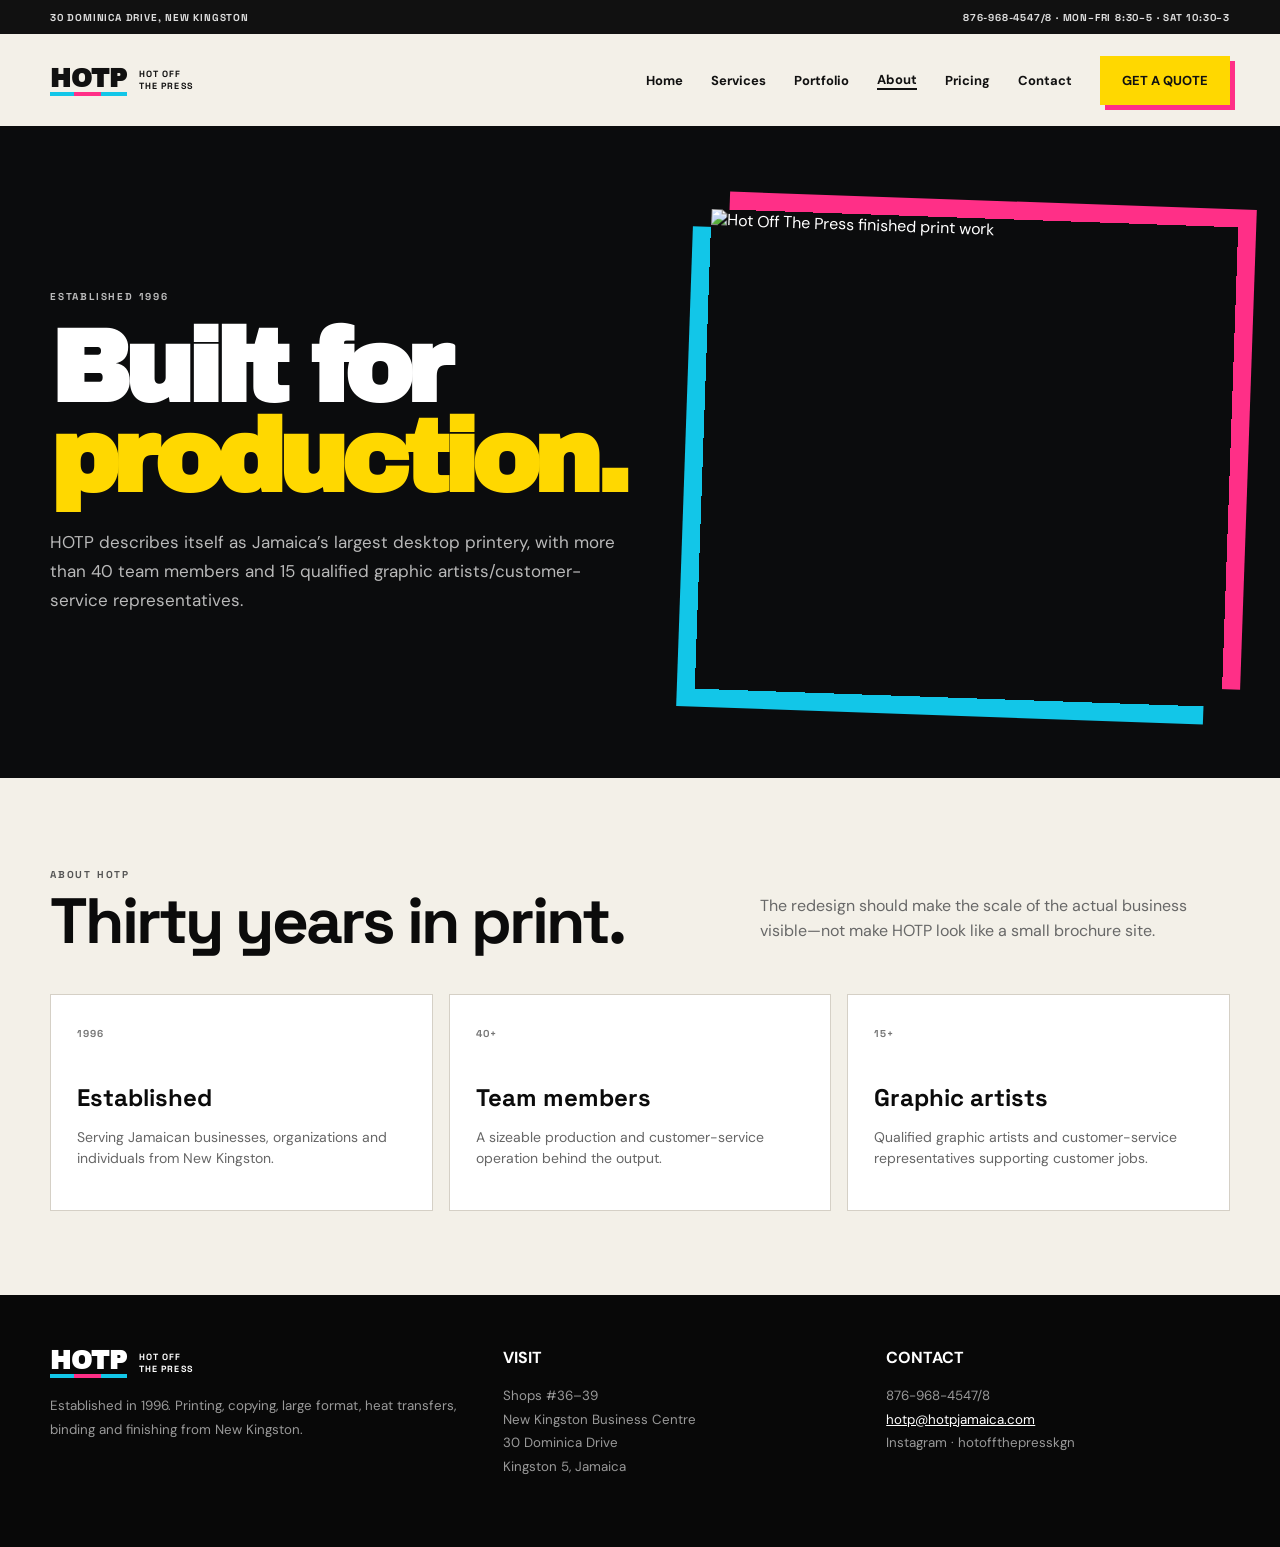
==== about.html @ 8595ea03 "Add about presentation page" ====
<!doctype html><html lang="en"><head><meta charset="utf-8"><meta name="viewport" content="width=device-width,initial-scale=1"><title>About | HotOffThePress</title><meta name="description" content="Hot Off The Press Jamaica — printing and production in New Kingston."><link rel="preconnect" href="https://fonts.googleapis.com"><link rel="preconnect" href="https://fonts.gstatic.com" crossorigin><link href="https://fonts.googleapis.com/css2?family=Archivo+Black&family=DM+Sans:wght@400;500;600;700&family=Space+Grotesk:wght@500;600;700;800&display=swap" rel="stylesheet"><link rel="stylesheet" href="site.css"></head><body><div class="utility"><span>30 DOMINICA DRIVE, NEW KINGSTON</span><span>876-968-4547/8 · MON–FRI 8:30–5 · SAT 10:30–3</span></div><nav class="nav shell"><a class="brand" href="index.html"><strong>HOTP</strong><span>HOT OFF<br>THE PRESS</span></a><div class="links"><a href="index.html">Home</a><a href="services.html">Services</a><a href="portfolio.html">Portfolio</a><a href="about.html" aria-current="page">About</a><a href="pricing.html">Pricing</a><a href="contact.html">Contact</a><a class="cta" href="pricing.html#quote">GET A QUOTE</a></div></nav><main><section class="page-hero"><div class="shell page-hero-grid"><div><span class="eyebrow">ESTABLISHED 1996</span><h1>Built for<br><em>production.</em></h1><p>HOTP describes itself as Jamaica’s largest desktop printery, with more than 40 team members and 15 qualified graphic artists/customer-service representatives.</p></div><div class="hero-image"><img src="https://hotpjamaica.com/wp-content/uploads/2020/11/Group-37.png" alt="Hot Off The Press finished print work"></div></div></section><section class="section"><div class="shell"><div class="section-head"><div><span class="eyebrow" style="color:#555">ABOUT HOTP</span><h2>Thirty years in print.</h2></div><p>The redesign should make the scale of the actual business visible—not make HOTP look like a small brochure site.</p></div><div class="grid"><article class="card"><b>1996</b><h3>Established</h3><p>Serving Jamaican businesses, organizations and individuals from New Kingston.</p></article><article class="card"><b>40+</b><h3>Team members</h3><p>A sizeable production and customer-service operation behind the output.</p></article><article class="card"><b>15+</b><h3>Graphic artists</h3><p>Qualified graphic artists and customer-service representatives supporting customer jobs.</p></article></div></div></section></main><footer class="footer"><div class="shell footer-grid"><div><div class="brand" style="color:white"><strong style="color:white">HOTP</strong><span>HOT OFF<br>THE PRESS</span></div><p><small>Established in 1996. Printing, copying, large format, heat transfers, binding and finishing from New Kingston.</small></p></div><div><b>VISIT</b><p><small>Shops #36–39<br>New Kingston Business Centre<br>30 Dominica Drive<br>Kingston 5, Jamaica</small></p></div><div><b>CONTACT</b><p><small>876-968-4547/8<br><a href="mailto:hotp@hotpjamaica.com">hotp@hotpjamaica.com</a><br>Instagram · hotoffthepresskgn</small></p></div></div></footer><script src="site.js"></script></body></html>
---- site.css ----
:root{--ink:#0b0b0b;--paper:#f3f0e8;--yellow:#ffd800;--pink:#ff2f87;--cyan:#12c6e8;--line:#d5d0c6}*{box-sizing:border-box}html{scroll-behavior:smooth}body{margin:0;background:var(--paper);color:var(--ink);font-family:"DM Sans",sans-serif}.shell{width:min(1180px,calc(100% - 40px));margin:auto}.utility{height:34px;background:#111;color:#ddd;display:flex;align-items:center;justify-content:space-between;padding:0 max(20px,calc((100vw - 1180px)/2));font:700 10px "Space Grotesk";letter-spacing:.08em}.nav{min-height:92px;display:flex;align-items:center;gap:32px}.brand{text-decoration:none;color:#111;display:flex;align-items:center;gap:12px}.brand strong{font:900 25px "Archivo Black";border-bottom:4px solid var(--cyan);position:relative}.brand strong:after{content:"";position:absolute;bottom:-4px;left:31%;width:35%;height:4px;background:var(--pink)}.brand span{font:800 9px "Space Grotesk";letter-spacing:.12em}.links{margin-left:auto;display:flex;gap:28px;align-items:center}.links a{text-decoration:none;color:#111;font-weight:700;font-size:13px}.links a[aria-current=page]{border-bottom:2px solid #111}.cta{background:var(--yellow);padding:16px 22px!important;box-shadow:5px 5px 0 var(--pink)}.page-hero{background:#0b0c0d;color:#fff;padding:92px 0 80px;overflow:hidden}.page-hero-grid{display:grid;grid-template-columns:1.05fr .95fr;gap:70px;align-items:center}.eyebrow{font:700 10px "Space Grotesk";letter-spacing:.18em;color:#bbb}.page-hero h1{font:900 clamp(54px,8vw,104px)/.88 "Archivo Black";letter-spacing:-.055em;margin:18px 0 25px}.page-hero h1 em{font-style:normal;color:var(--yellow)}.page-hero p{color:#b9b9b9;max-width:620px;font-size:17px;line-height:1.7}.hero-image{min-height:480px;position:relative}.hero-image img{width:100%;height:480px;object-fit:cover;display:block;transform:rotate(2deg);box-shadow:-18px 18px 0 var(--cyan),18px -18px 0 var(--pink)}.section{padding:84px 0}.section-head{display:flex;justify-content:space-between;gap:40px;align-items:end;margin-bottom:34px}.section-head h2{font:800 clamp(34px,5vw,64px)/.95 "Space Grotesk";letter-spacing:-.04em;margin:8px 0}.section-head p{max-width:470px;color:#686868;line-height:1.6}.grid{display:grid;grid-template-columns:repeat(3,1fr);gap:16px}.card{background:#fff;border:1px solid var(--line);padding:26px;min-height:210px}.card b{font:700 10px "Space Grotesk";letter-spacing:.1em;color:#777}.card h3{font:800 24px "Space Grotesk";margin:40px 0 10px}.card p{color:#666;line-height:1.55;font-size:14px}.photo-grid{display:grid;grid-template-columns:repeat(12,1fr);gap:14px}.photo{background:#ddd;overflow:hidden;min-height:300px}.photo img{width:100%;height:100%;object-fit:cover;display:block;transition:.45s}.photo:hover img{transform:scale(1.035)}.photo:nth-child(1){grid-column:span 7}.photo:nth-child(2){grid-column:span 5}.photo:nth-child(3){grid-column:span 4}.photo:nth-child(4){grid-column:span 8}.photo:nth-child(n+5){grid-column:span 4}.dark{background:#0c0d0e;color:#fff}.dark .section-head p{color:#aaa}.footer{background:#080808;color:#fff;padding:52px 0}.footer-grid{display:grid;grid-template-columns:1.2fr 1fr 1fr;gap:40px}.footer a{color:#fff}.footer small{color:#999;line-height:1.7}.button{display:inline-block;border:0;text-decoration:none;background:var(--yellow);color:#111;padding:15px 20px;font:800 11px "Space Grotesk";letter-spacing:.06em;cursor:pointer}.button.black{background:#111;color:#fff}.contact-grid{display:grid;grid-template-columns:repeat(2,1fr);gap:16px}.contact-card{background:#fff;border:1px solid var(--line);padding:28px}.contact-card span{font:700 10px "Space Grotesk";letter-spacing:.1em;color:#777}.contact-card strong{display:block;font:800 24px "Space Grotesk";margin-top:12px}.price-panel{background:#111;color:#fff;padding:32px}.price-row{display:flex;justify-content:space-between;gap:20px;padding:15px 0;border-bottom:1px solid #333}.service-list{columns:3;column-gap:40px}.service-list li{break-inside:avoid;margin:0 0 11px;color:#444}.quote-float{position:fixed;right:20px;bottom:20px;z-index:5}@media(max-width:760px){.utility{display:none}.nav{min-height:76px}.links{gap:12px;overflow:auto}.links a:not(.cta){display:none}.page-hero{padding:58px 0}.page-hero-grid{grid-template-columns:1fr;gap:40px}.hero-image,.hero-image img{min-height:300px;height:340px}.section{padding:60px 0}.section-head{display:block}.grid{grid-template-columns:1fr}.photo-grid{grid-template-columns:1fr}.photo,.photo:nth-child(n){grid-column:auto;min-height:260px}.footer-grid,.contact-grid{grid-template-columns:1fr}.service-list{columns:1}}
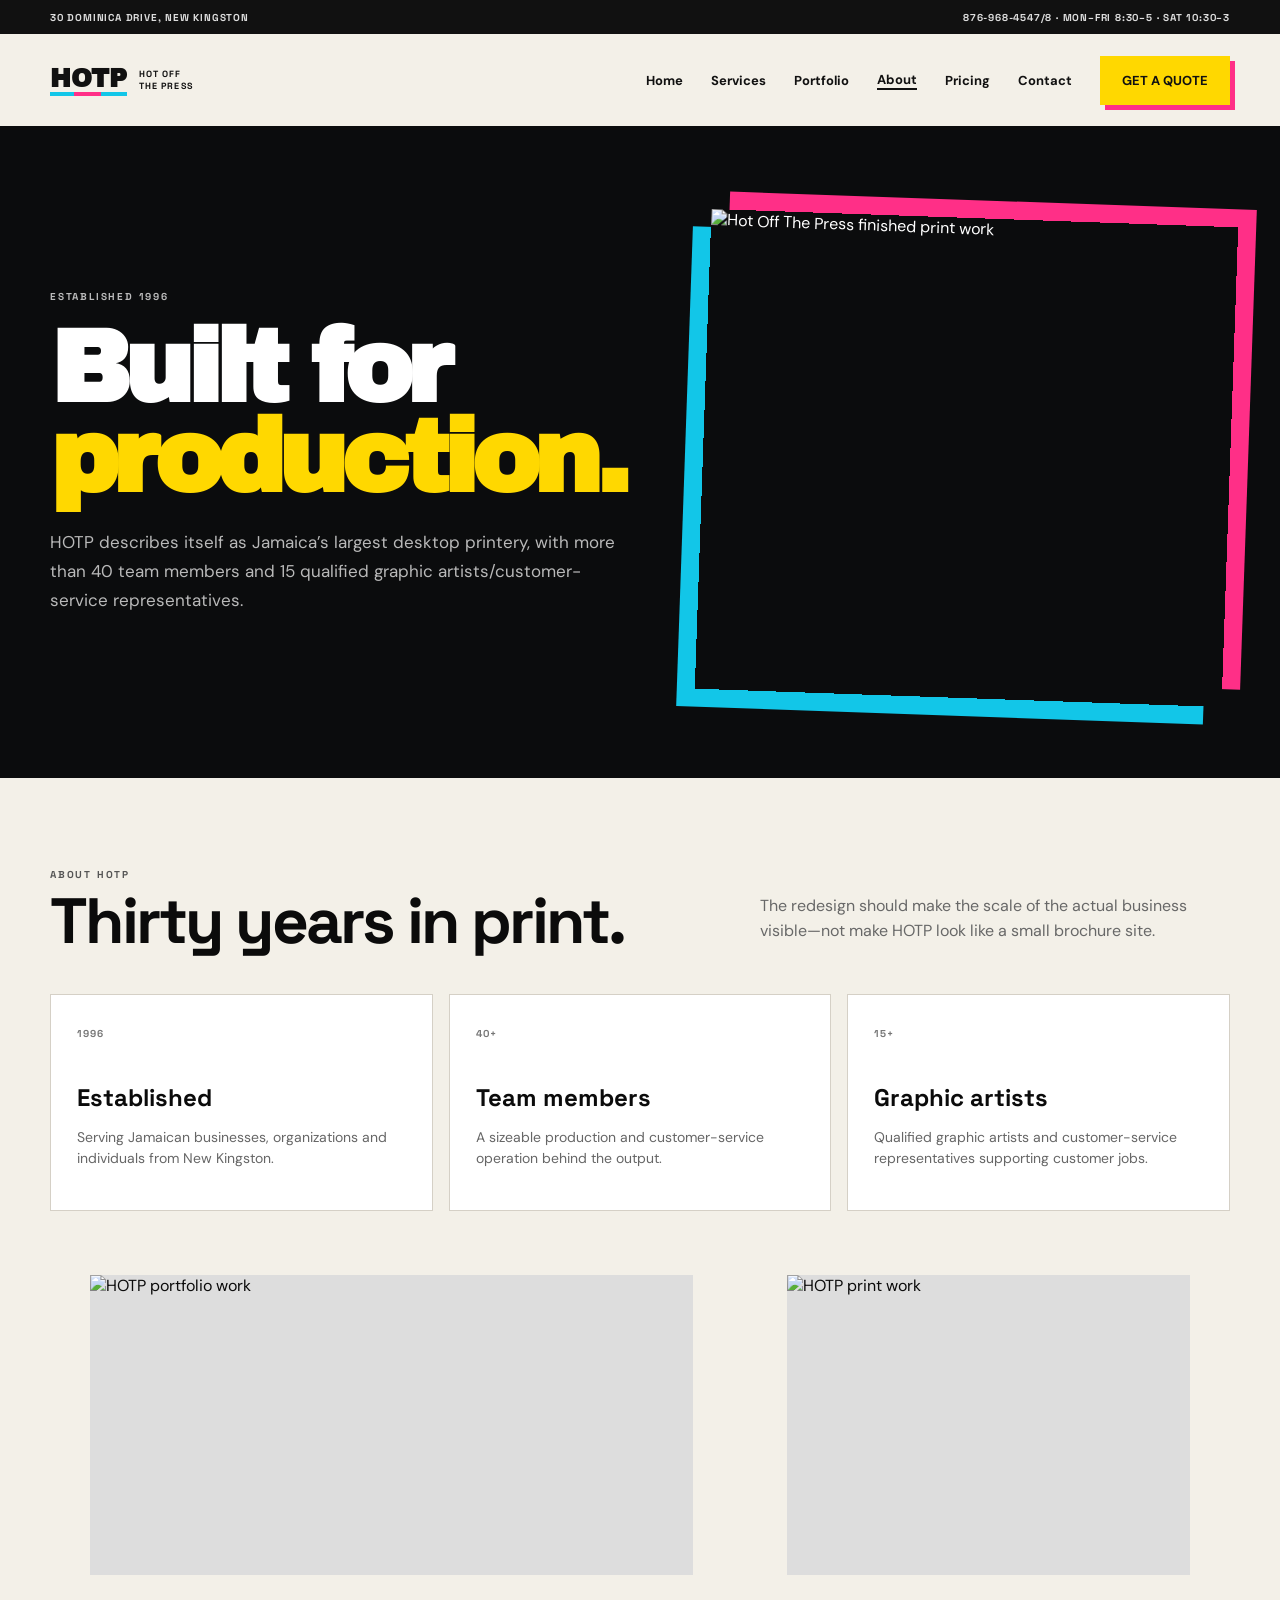
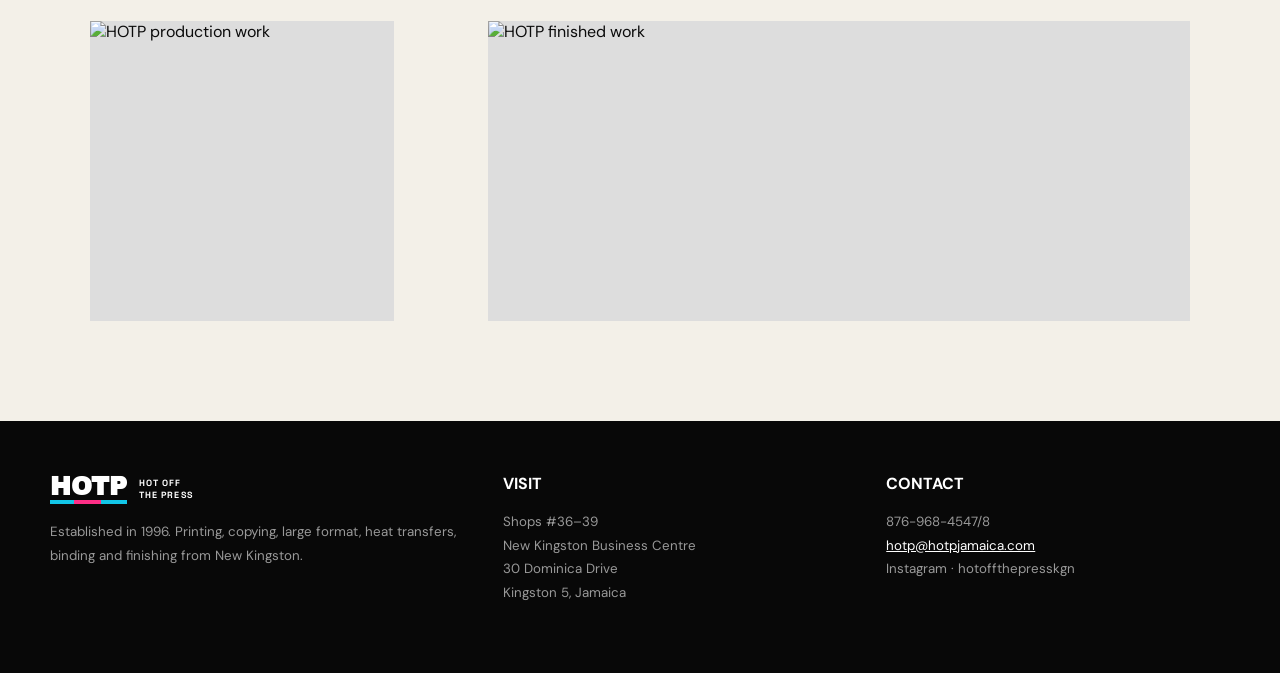
==== commit 39c8edcc: "Add distinct HOTP work photography to about page" ====
--- a/about.html
+++ b/about.html
@@ -1 +1 @@
-<!doctype html><html lang="en"><head><meta charset="utf-8"><meta name="viewport" content="width=device-width,initial-scale=1"><title>About | HotOffThePress</title><meta name="description" content="Hot Off The Press Jamaica — printing and production in New Kingston."><link rel="preconnect" href="https://fonts.googleapis.com"><link rel="preconnect" href="https://fonts.gstatic.com" crossorigin><link href="https://fonts.googleapis.com/css2?family=Archivo+Black&family=DM+Sans:wght@400;500;600;700&family=Space+Grotesk:wght@500;600;700;800&display=swap" rel="stylesheet"><link rel="stylesheet" href="site.css"></head><body><div class="utility"><span>30 DOMINICA DRIVE, NEW KINGSTON</span><span>876-968-4547/8 · MON–FRI 8:30–5 · SAT 10:30–3</span></div><nav class="nav shell"><a class="brand" href="index.html"><strong>HOTP</strong><span>HOT OFF<br>THE PRESS</span></a><div class="links"><a href="index.html">Home</a><a href="services.html">Services</a><a href="portfolio.html">Portfolio</a><a href="about.html" aria-current="page">About</a><a href="pricing.html">Pricing</a><a href="contact.html">Contact</a><a class="cta" href="pricing.html#quote">GET A QUOTE</a></div></nav><main><section class="page-hero"><div class="shell page-hero-grid"><div><span class="eyebrow">ESTABLISHED 1996</span><h1>Built for<br><em>production.</em></h1><p>HOTP describes itself as Jamaica’s largest desktop printery, with more than 40 team members and 15 qualified graphic artists/customer-service representatives.</p></div><div class="hero-image"><img src="https://hotpjamaica.com/wp-content/uploads/2020/11/Group-37.png" alt="Hot Off The Press finished print work"></div></div></section><section class="section"><div class="shell"><div class="section-head"><div><span class="eyebrow" style="color:#555">ABOUT HOTP</span><h2>Thirty years in print.</h2></div><p>The redesign should make the scale of the actual business visible—not make HOTP look like a small brochure site.</p></div><div class="grid"><article class="card"><b>1996</b><h3>Established</h3><p>Serving Jamaican businesses, organizations and individuals from New Kingston.</p></article><article class="card"><b>40+</b><h3>Team members</h3><p>A sizeable production and customer-service operation behind the output.</p></article><article class="card"><b>15+</b><h3>Graphic artists</h3><p>Qualified graphic artists and customer-service representatives supporting customer jobs.</p></article></div></div></section></main><footer class="footer"><div class="shell footer-grid"><div><div class="brand" style="color:white"><strong style="color:white">HOTP</strong><span>HOT OFF<br>THE PRESS</span></div><p><small>Established in 1996. Printing, copying, large format, heat transfers, binding and finishing from New Kingston.</small></p></div><div><b>VISIT</b><p><small>Shops #36–39<br>New Kingston Business Centre<br>30 Dominica Drive<br>Kingston 5, Jamaica</small></p></div><div><b>CONTACT</b><p><small>876-968-4547/8<br><a href="mailto:hotp@hotpjamaica.com">hotp@hotpjamaica.com</a><br>Instagram · hotoffthepresskgn</small></p></div></div></footer><script src="site.js"></script></body></html>+<!doctype html><html lang="en"><head><meta charset="utf-8"><meta name="viewport" content="width=device-width,initial-scale=1"><title>About | HotOffThePress</title><meta name="description" content="Hot Off The Press Jamaica — printing and production in New Kingston."><link rel="preconnect" href="https://fonts.googleapis.com"><link rel="preconnect" href="https://fonts.gstatic.com" crossorigin><link href="https://fonts.googleapis.com/css2?family=Archivo+Black&family=DM+Sans:wght@400;500;600;700&family=Space+Grotesk:wght@500;600;700;800&display=swap" rel="stylesheet"><link rel="stylesheet" href="site.css"></head><body><div class="utility"><span>30 DOMINICA DRIVE, NEW KINGSTON</span><span>876-968-4547/8 · MON–FRI 8:30–5 · SAT 10:30–3</span></div><nav class="nav shell"><a class="brand" href="index.html"><strong>HOTP</strong><span>HOT OFF<br>THE PRESS</span></a><div class="links"><a href="index.html">Home</a><a href="services.html">Services</a><a href="portfolio.html">Portfolio</a><a href="about.html" aria-current="page">About</a><a href="pricing.html">Pricing</a><a href="contact.html">Contact</a><a class="cta" href="pricing.html#quote">GET A QUOTE</a></div></nav><main><section class="page-hero"><div class="shell page-hero-grid"><div><span class="eyebrow">ESTABLISHED 1996</span><h1>Built for<br><em>production.</em></h1><p>HOTP describes itself as Jamaica’s largest desktop printery, with more than 40 team members and 15 qualified graphic artists/customer-service representatives.</p></div><div class="hero-image"><img src="https://hotpjamaica.com/wp-content/uploads/2022/10/Group-126.png" alt="Hot Off The Press finished print work"></div></div></section><section class="section"><div class="shell"><div class="section-head"><div><span class="eyebrow" style="color:#555">ABOUT HOTP</span><h2>Thirty years in print.</h2></div><p>The redesign should make the scale of the actual business visible—not make HOTP look like a small brochure site.</p></div><div class="grid"><article class="card"><b>1996</b><h3>Established</h3><p>Serving Jamaican businesses, organizations and individuals from New Kingston.</p></article><article class="card"><b>40+</b><h3>Team members</h3><p>A sizeable production and customer-service operation behind the output.</p></article><article class="card"><b>15+</b><h3>Graphic artists</h3><p>Qualified graphic artists and customer-service representatives supporting customer jobs.</p></article></div><div class="photo-grid" style="margin-top:48px"><figure class="photo"><img src="https://hotpjamaica.com/wp-content/uploads/2022/10/Group-79-1.png" alt="HOTP portfolio work"></figure><figure class="photo"><img src="https://hotpjamaica.com/wp-content/uploads/2020/11/Group-131-1.png" alt="HOTP print work"></figure><figure class="photo"><img src="https://hotpjamaica.com/wp-content/uploads/2022/10/Group-81-1.png" alt="HOTP production work"></figure><figure class="photo"><img src="https://hotpjamaica.com/wp-content/uploads/2022/10/Group-114-1.png" alt="HOTP finished work"></figure></div></div></section></main><footer class="footer"><div class="shell footer-grid"><div><div class="brand" style="color:white"><strong style="color:white">HOTP</strong><span>HOT OFF<br>THE PRESS</span></div><p><small>Established in 1996. Printing, copying, large format, heat transfers, binding and finishing from New Kingston.</small></p></div><div><b>VISIT</b><p><small>Shops #36–39<br>New Kingston Business Centre<br>30 Dominica Drive<br>Kingston 5, Jamaica</small></p></div><div><b>CONTACT</b><p><small>876-968-4547/8<br><a href="mailto:hotp@hotpjamaica.com">hotp@hotpjamaica.com</a><br>Instagram · hotoffthepresskgn</small></p></div></div></footer><script src="site.js"></script></body></html>
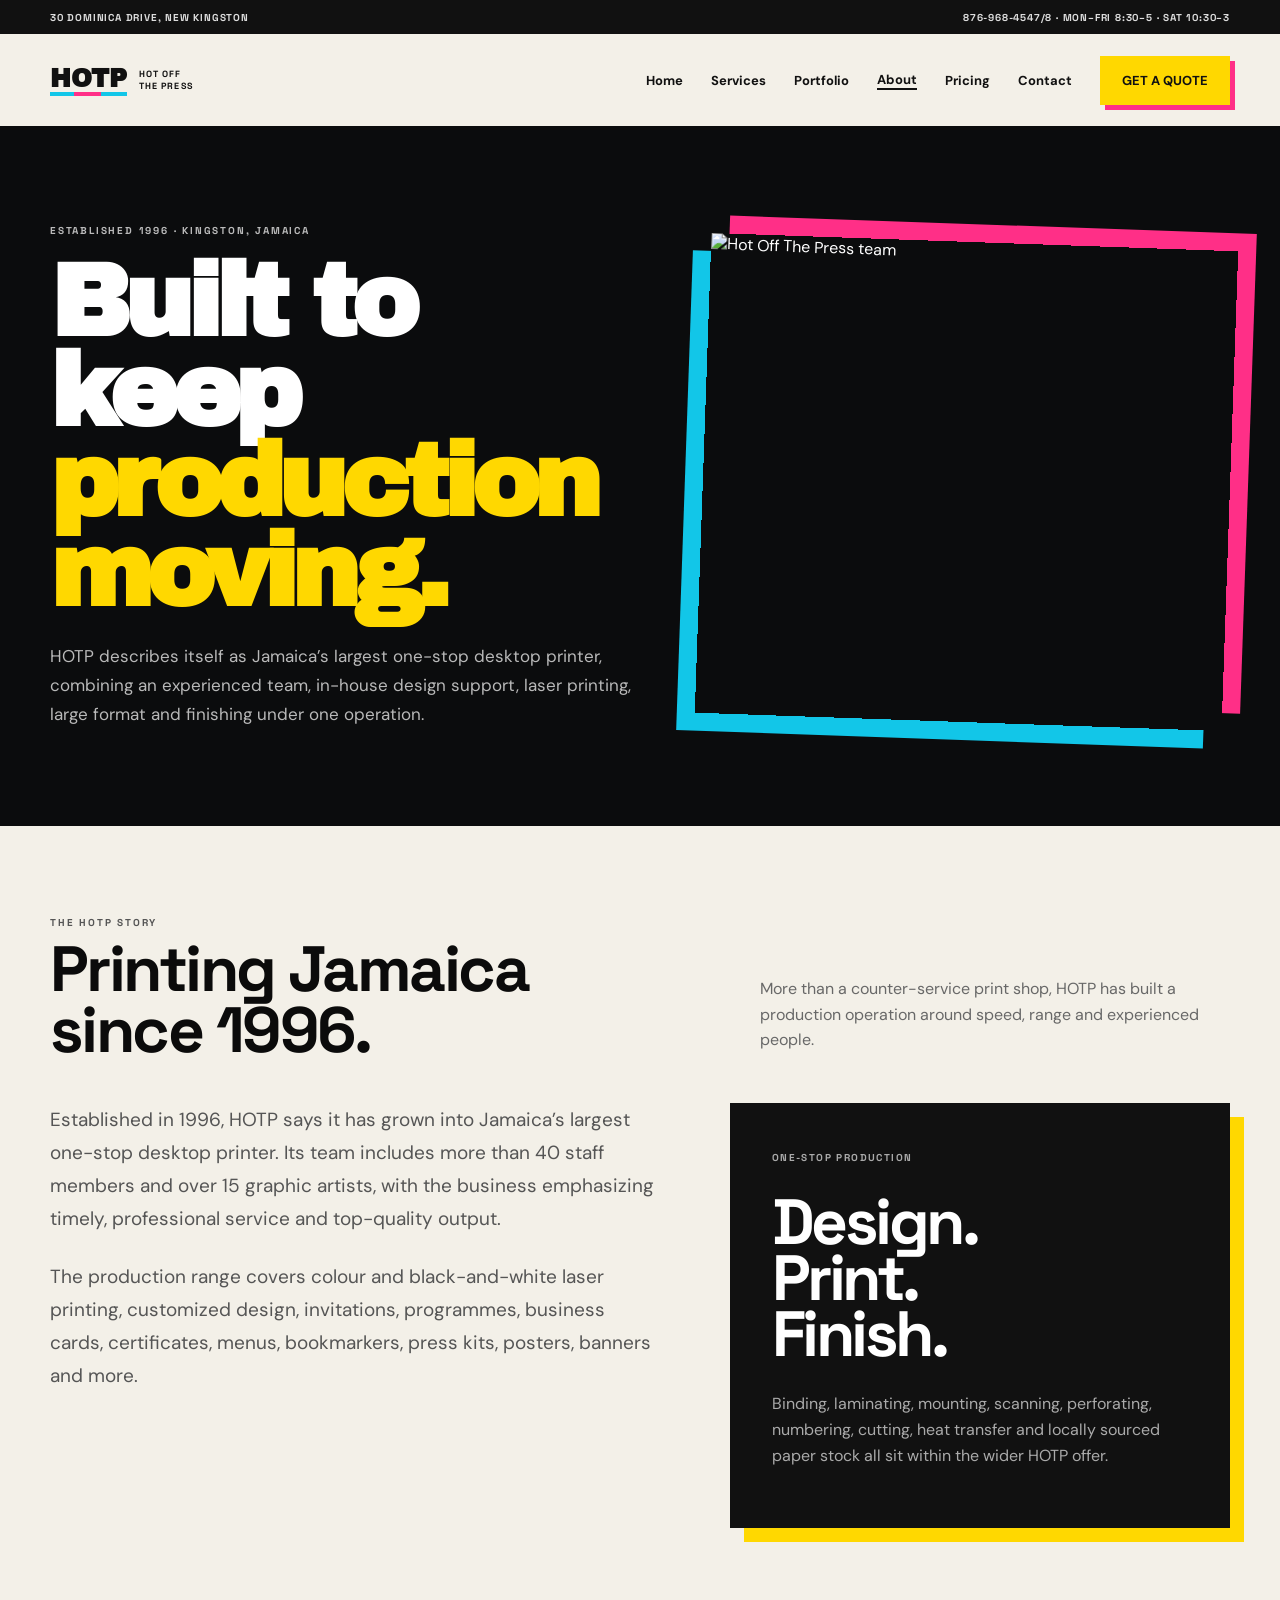
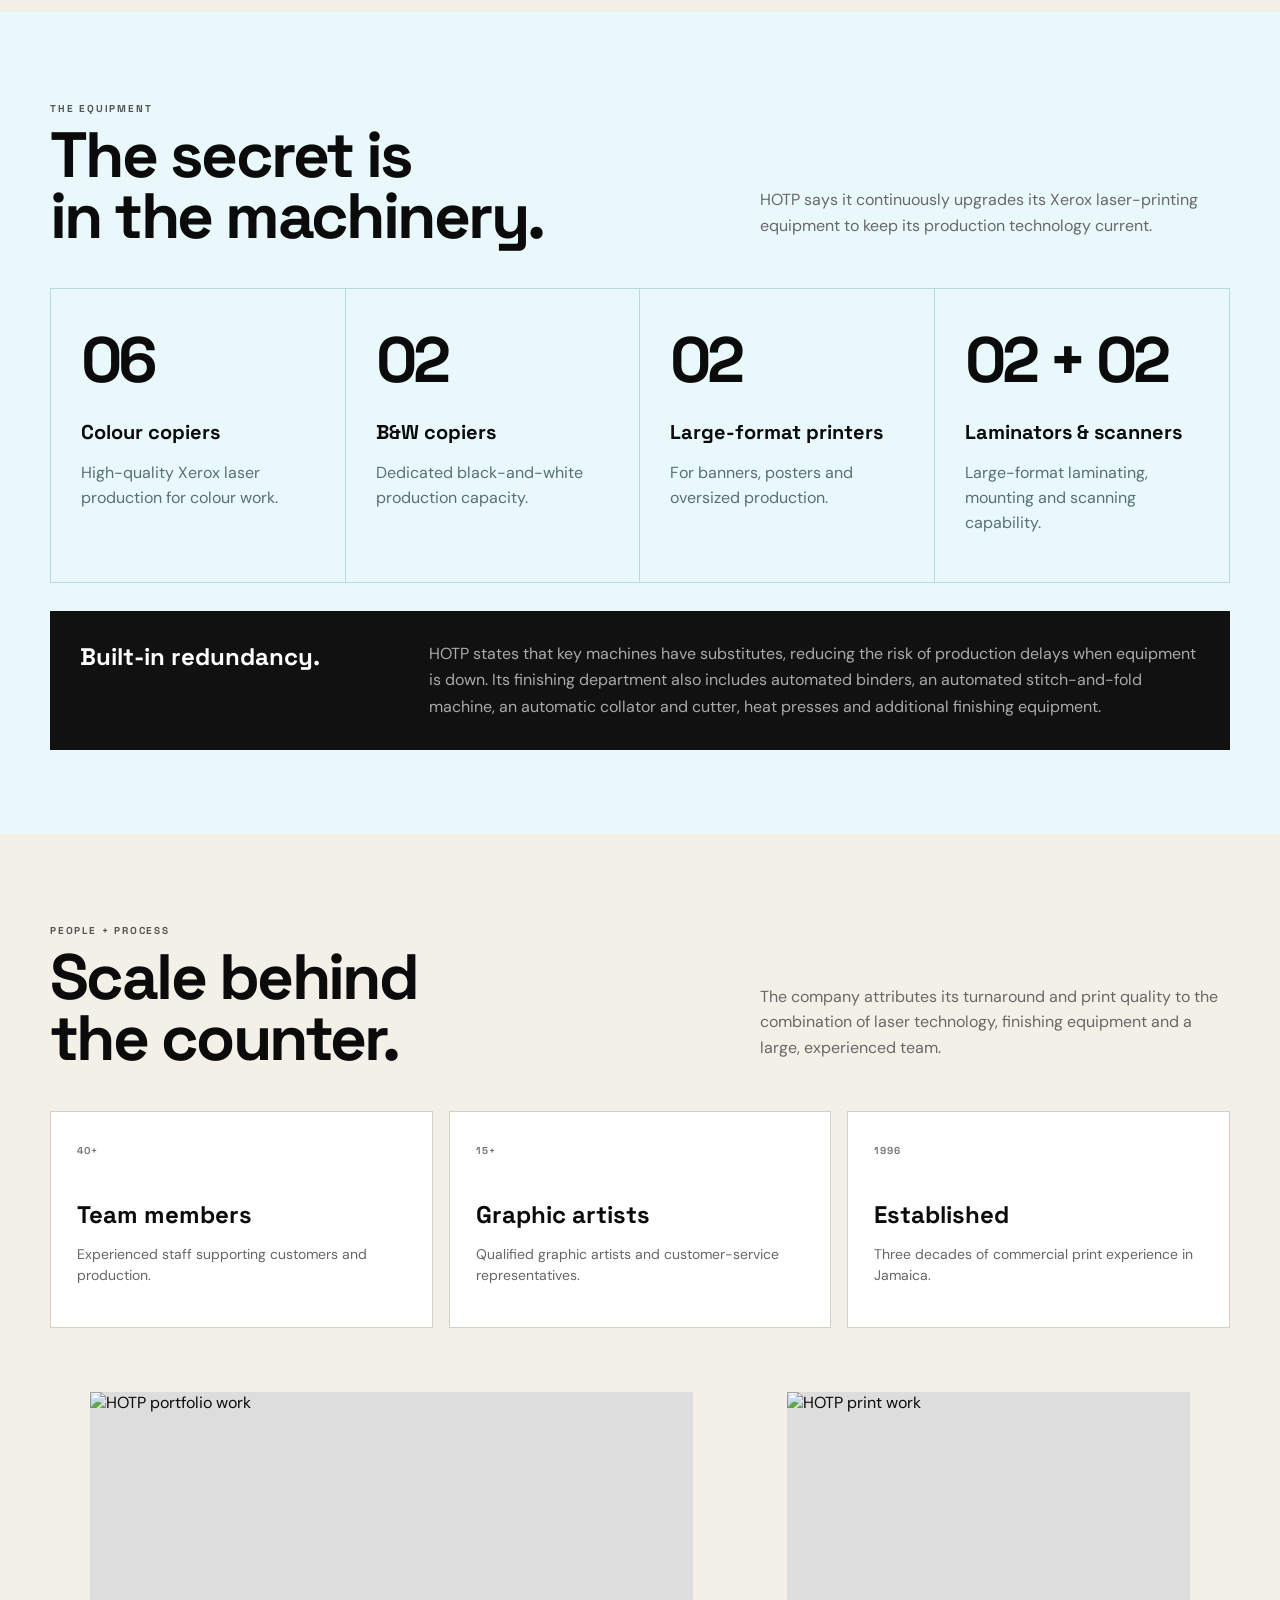
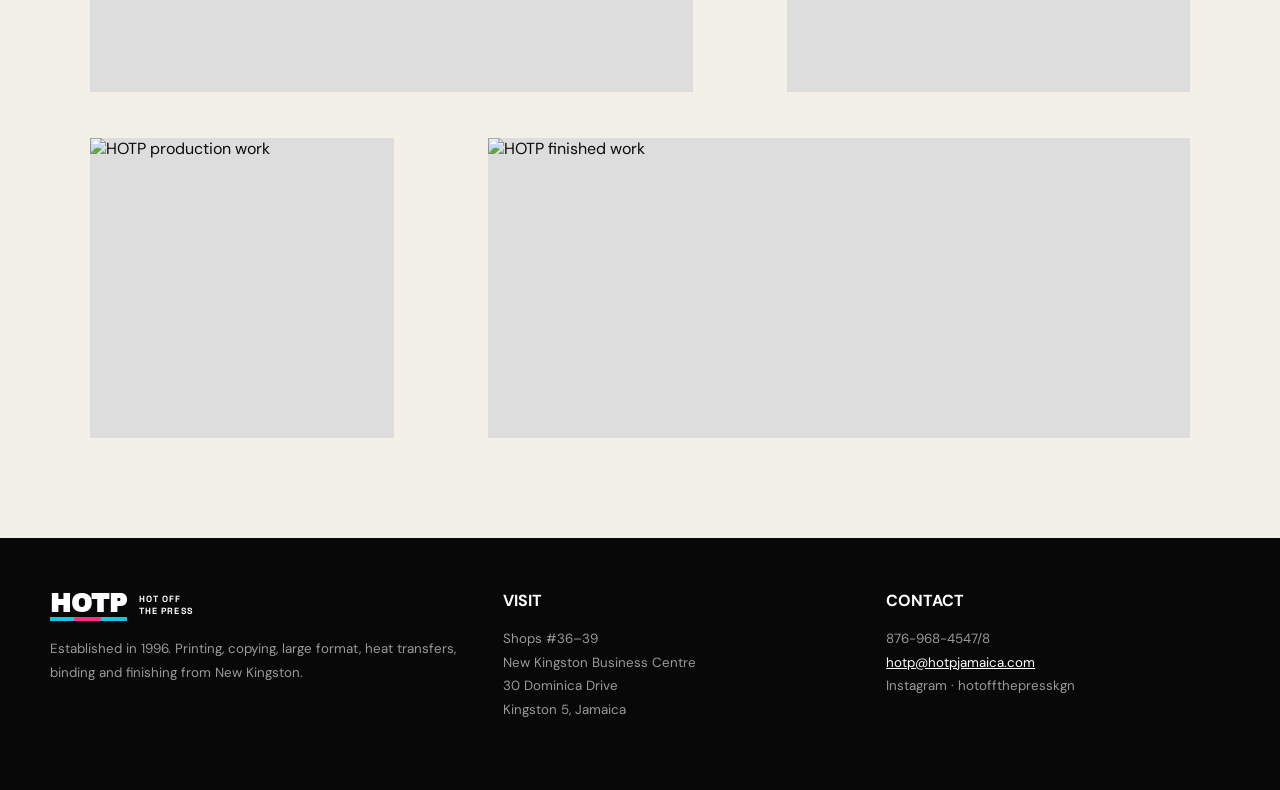
==== commit f9833719: "Rebuild About page from HOTP company history and production details" ====
--- a/about.html
+++ b/about.html
@@ -1 +1,6 @@
-<!doctype html><html lang="en"><head><meta charset="utf-8"><meta name="viewport" content="width=device-width,initial-scale=1"><title>About | HotOffThePress</title><meta name="description" content="Hot Off The Press Jamaica — printing and production in New Kingston."><link rel="preconnect" href="https://fonts.googleapis.com"><link rel="preconnect" href="https://fonts.gstatic.com" crossorigin><link href="https://fonts.googleapis.com/css2?family=Archivo+Black&family=DM+Sans:wght@400;500;600;700&family=Space+Grotesk:wght@500;600;700;800&display=swap" rel="stylesheet"><link rel="stylesheet" href="site.css"></head><body><div class="utility"><span>30 DOMINICA DRIVE, NEW KINGSTON</span><span>876-968-4547/8 · MON–FRI 8:30–5 · SAT 10:30–3</span></div><nav class="nav shell"><a class="brand" href="index.html"><strong>HOTP</strong><span>HOT OFF<br>THE PRESS</span></a><div class="links"><a href="index.html">Home</a><a href="services.html">Services</a><a href="portfolio.html">Portfolio</a><a href="about.html" aria-current="page">About</a><a href="pricing.html">Pricing</a><a href="contact.html">Contact</a><a class="cta" href="pricing.html#quote">GET A QUOTE</a></div></nav><main><section class="page-hero"><div class="shell page-hero-grid"><div><span class="eyebrow">ESTABLISHED 1996</span><h1>Built for<br><em>production.</em></h1><p>HOTP describes itself as Jamaica’s largest desktop printery, with more than 40 team members and 15 qualified graphic artists/customer-service representatives.</p></div><div class="hero-image"><img src="https://hotpjamaica.com/wp-content/uploads/2022/10/Group-126.png" alt="Hot Off The Press finished print work"></div></div></section><section class="section"><div class="shell"><div class="section-head"><div><span class="eyebrow" style="color:#555">ABOUT HOTP</span><h2>Thirty years in print.</h2></div><p>The redesign should make the scale of the actual business visible—not make HOTP look like a small brochure site.</p></div><div class="grid"><article class="card"><b>1996</b><h3>Established</h3><p>Serving Jamaican businesses, organizations and individuals from New Kingston.</p></article><article class="card"><b>40+</b><h3>Team members</h3><p>A sizeable production and customer-service operation behind the output.</p></article><article class="card"><b>15+</b><h3>Graphic artists</h3><p>Qualified graphic artists and customer-service representatives supporting customer jobs.</p></article></div><div class="photo-grid" style="margin-top:48px"><figure class="photo"><img src="https://hotpjamaica.com/wp-content/uploads/2022/10/Group-79-1.png" alt="HOTP portfolio work"></figure><figure class="photo"><img src="https://hotpjamaica.com/wp-content/uploads/2020/11/Group-131-1.png" alt="HOTP print work"></figure><figure class="photo"><img src="https://hotpjamaica.com/wp-content/uploads/2022/10/Group-81-1.png" alt="HOTP production work"></figure><figure class="photo"><img src="https://hotpjamaica.com/wp-content/uploads/2022/10/Group-114-1.png" alt="HOTP finished work"></figure></div></div></section></main><footer class="footer"><div class="shell footer-grid"><div><div class="brand" style="color:white"><strong style="color:white">HOTP</strong><span>HOT OFF<br>THE PRESS</span></div><p><small>Established in 1996. Printing, copying, large format, heat transfers, binding and finishing from New Kingston.</small></p></div><div><b>VISIT</b><p><small>Shops #36–39<br>New Kingston Business Centre<br>30 Dominica Drive<br>Kingston 5, Jamaica</small></p></div><div><b>CONTACT</b><p><small>876-968-4547/8<br><a href="mailto:hotp@hotpjamaica.com">hotp@hotpjamaica.com</a><br>Instagram · hotoffthepresskgn</small></p></div></div></footer><script src="site.js"></script></body></html>+<!doctype html><html lang="en"><head><meta charset="utf-8"><meta name="viewport" content="width=device-width,initial-scale=1"><title>About | HotOffThePress</title><meta name="description" content="Hot Off The Press Jamaica — printing and production in New Kingston."><link rel="preconnect" href="https://fonts.googleapis.com"><link rel="preconnect" href="https://fonts.gstatic.com" crossorigin><link href="https://fonts.googleapis.com/css2?family=Archivo+Black&family=DM+Sans:wght@400;500;600;700&family=Space+Grotesk:wght@500;600;700;800&display=swap" rel="stylesheet"><link rel="stylesheet" href="site.css?rev=12"></head><body><div class="utility"><span>30 DOMINICA DRIVE, NEW KINGSTON</span><span>876-968-4547/8 · MON–FRI 8:30–5 · SAT 10:30–3</span></div><nav class="nav shell"><a class="brand" href="index.html"><strong>HOTP</strong><span>HOT OFF<br>THE PRESS</span></a><div class="links"><a href="index.html">Home</a><a href="services.html">Services</a><a href="portfolio.html">Portfolio</a><a href="about.html" aria-current="page">About</a><a href="pricing.html">Pricing</a><a href="contact.html">Contact</a><a class="cta" href="pricing.html#quote">GET A QUOTE</a></div></nav><main>
+<section class="page-hero about-hero"><div class="shell page-hero-grid"><div><span class="eyebrow">ESTABLISHED 1996 · KINGSTON, JAMAICA</span><h1>Built to keep<br><em>production moving.</em></h1><p>HOTP describes itself as Jamaica’s largest one-stop desktop printer, combining an experienced team, in-house design support, laser printing, large format and finishing under one operation.</p></div><div class="hero-image"><img src="https://hotpjamaica.com/wp-content/uploads/2022/08/15.png" alt="Hot Off The Press team"></div></div></section>
+<section class="section about-story"><div class="shell"><div class="section-head"><div><span class="eyebrow" style="color:#555">THE HOTP STORY</span><h2>Printing Jamaica<br>since 1996.</h2></div><p>More than a counter-service print shop, HOTP has built a production operation around speed, range and experienced people.</p></div><div class="story-split"><div class="story-copy"><p>Established in 1996, HOTP says it has grown into Jamaica’s largest one-stop desktop printer. Its team includes more than 40 staff members and over 15 graphic artists, with the business emphasizing timely, professional service and top-quality output.</p><p>The production range covers colour and black-and-white laser printing, customized design, invitations, programmes, business cards, certificates, menus, bookmarkers, press kits, posters, banners and more.</p></div><div class="story-callout"><span>ONE-STOP PRODUCTION</span><strong>Design.<br>Print.<br>Finish.</strong><p>Binding, laminating, mounting, scanning, perforating, numbering, cutting, heat transfer and locally sourced paper stock all sit within the wider HOTP offer.</p></div></div></div></section>
+<section class="section equipment-section"><div class="shell"><div class="section-head"><div><span class="eyebrow" style="color:#555">THE EQUIPMENT</span><h2>The secret is<br>in the machinery.</h2></div><p>HOTP says it continuously upgrades its Xerox laser-printing equipment to keep its production technology current.</p></div><div class="equipment-grid"><article class="equipment-card"><b>06</b><h3>Colour copiers</h3><p>High-quality Xerox laser production for colour work.</p></article><article class="equipment-card"><b>02</b><h3>B&amp;W copiers</h3><p>Dedicated black-and-white production capacity.</p></article><article class="equipment-card"><b>02</b><h3>Large-format printers</h3><p>For banners, posters and oversized production.</p></article><article class="equipment-card"><b>02 + 02</b><h3>Laminators &amp; scanners</h3><p>Large-format laminating, mounting and scanning capability.</p></article></div><div class="equipment-note"><strong>Built-in redundancy.</strong><p>HOTP states that key machines have substitutes, reducing the risk of production delays when equipment is down. Its finishing department also includes automated binders, an automated stitch-and-fold machine, an automatic collator and cutter, heat presses and additional finishing equipment.</p></div></div></section>
+<section class="section about-people"><div class="shell"><div class="section-head"><div><span class="eyebrow" style="color:#555">PEOPLE + PROCESS</span><h2>Scale behind<br>the counter.</h2></div><p>The company attributes its turnaround and print quality to the combination of laser technology, finishing equipment and a large, experienced team.</p></div><div class="grid"><article class="card"><b>40+</b><h3>Team members</h3><p>Experienced staff supporting customers and production.</p></article><article class="card"><b>15+</b><h3>Graphic artists</h3><p>Qualified graphic artists and customer-service representatives.</p></article><article class="card"><b>1996</b><h3>Established</h3><p>Three decades of commercial print experience in Jamaica.</p></article></div><div class="photo-grid" style="margin-top:48px"><figure class="photo"><img src="https://hotpjamaica.com/wp-content/uploads/2022/10/Group-79-1.png" alt="HOTP portfolio work"></figure><figure class="photo"><img src="https://hotpjamaica.com/wp-content/uploads/2020/11/Group-131-1.png" alt="HOTP print work"></figure><figure class="photo"><img src="https://hotpjamaica.com/wp-content/uploads/2022/10/Group-81-1.png" alt="HOTP production work"></figure><figure class="photo"><img src="https://hotpjamaica.com/wp-content/uploads/2022/10/Group-114-1.png" alt="HOTP finished work"></figure></div></div></section>
+</main><footer class="footer"><div class="shell footer-grid"><div><div class="brand" style="color:white"><strong style="color:white">HOTP</strong><span>HOT OFF<br>THE PRESS</span></div><p><small>Established in 1996. Printing, copying, large format, heat transfers, binding and finishing from New Kingston.</small></p></div><div><b>VISIT</b><p><small>Shops #36–39<br>New Kingston Business Centre<br>30 Dominica Drive<br>Kingston 5, Jamaica</small></p></div><div><b>CONTACT</b><p><small>876-968-4547/8<br><a href="mailto:hotp@hotpjamaica.com">hotp@hotpjamaica.com</a><br>Instagram · hotoffthepresskgn</small></p></div></div></footer><script src="site.js"></script></body></html>
--- a/site.css
+++ b/site.css
@@ -1 +1,52 @@
-:root{--ink:#0b0b0b;--paper:#f3f0e8;--yellow:#ffd800;--pink:#ff2f87;--cyan:#12c6e8;--line:#d5d0c6}*{box-sizing:border-box}html{scroll-behavior:smooth}body{margin:0;background:var(--paper);color:var(--ink);font-family:"DM Sans",sans-serif}.shell{width:min(1180px,calc(100% - 40px));margin:auto}.utility{height:34px;background:#111;color:#ddd;display:flex;align-items:center;justify-content:space-between;padding:0 max(20px,calc((100vw - 1180px)/2));font:700 10px "Space Grotesk";letter-spacing:.08em}.nav{min-height:92px;display:flex;align-items:center;gap:32px}.brand{text-decoration:none;color:#111;display:flex;align-items:center;gap:12px}.brand strong{font:900 25px "Archivo Black";border-bottom:4px solid var(--cyan);position:relative}.brand strong:after{content:"";position:absolute;bottom:-4px;left:31%;width:35%;height:4px;background:var(--pink)}.brand span{font:800 9px "Space Grotesk";letter-spacing:.12em}.links{margin-left:auto;display:flex;gap:28px;align-items:center}.links a{text-decoration:none;color:#111;font-weight:700;font-size:13px}.links a[aria-current=page]{border-bottom:2px solid #111}.cta{background:var(--yellow);padding:16px 22px!important;box-shadow:5px 5px 0 var(--pink)}.page-hero{background:#0b0c0d;color:#fff;padding:92px 0 80px;overflow:hidden}.page-hero-grid{display:grid;grid-template-columns:1.05fr .95fr;gap:70px;align-items:center}.eyebrow{font:700 10px "Space Grotesk";letter-spacing:.18em;color:#bbb}.page-hero h1{font:900 clamp(54px,8vw,104px)/.88 "Archivo Black";letter-spacing:-.055em;margin:18px 0 25px}.page-hero h1 em{font-style:normal;color:var(--yellow)}.page-hero p{color:#b9b9b9;max-width:620px;font-size:17px;line-height:1.7}.hero-image{min-height:480px;position:relative}.hero-image img{width:100%;height:480px;object-fit:cover;display:block;transform:rotate(2deg);box-shadow:-18px 18px 0 var(--cyan),18px -18px 0 var(--pink)}.section{padding:84px 0}.section-head{display:flex;justify-content:space-between;gap:40px;align-items:end;margin-bottom:34px}.section-head h2{font:800 clamp(34px,5vw,64px)/.95 "Space Grotesk";letter-spacing:-.04em;margin:8px 0}.section-head p{max-width:470px;color:#686868;line-height:1.6}.grid{display:grid;grid-template-columns:repeat(3,1fr);gap:16px}.card{background:#fff;border:1px solid var(--line);padding:26px;min-height:210px}.card b{font:700 10px "Space Grotesk";letter-spacing:.1em;color:#777}.card h3{font:800 24px "Space Grotesk";margin:40px 0 10px}.card p{color:#666;line-height:1.55;font-size:14px}.photo-grid{display:grid;grid-template-columns:repeat(12,1fr);gap:14px}.photo{background:#ddd;overflow:hidden;min-height:300px}.photo img{width:100%;height:100%;object-fit:cover;display:block;transition:.45s}.photo:hover img{transform:scale(1.035)}.photo:nth-child(1){grid-column:span 7}.photo:nth-child(2){grid-column:span 5}.photo:nth-child(3){grid-column:span 4}.photo:nth-child(4){grid-column:span 8}.photo:nth-child(n+5){grid-column:span 4}.dark{background:#0c0d0e;color:#fff}.dark .section-head p{color:#aaa}.footer{background:#080808;color:#fff;padding:52px 0}.footer-grid{display:grid;grid-template-columns:1.2fr 1fr 1fr;gap:40px}.footer a{color:#fff}.footer small{color:#999;line-height:1.7}.button{display:inline-block;border:0;text-decoration:none;background:var(--yellow);color:#111;padding:15px 20px;font:800 11px "Space Grotesk";letter-spacing:.06em;cursor:pointer}.button.black{background:#111;color:#fff}.contact-grid{display:grid;grid-template-columns:repeat(2,1fr);gap:16px}.contact-card{background:#fff;border:1px solid var(--line);padding:28px}.contact-card span{font:700 10px "Space Grotesk";letter-spacing:.1em;color:#777}.contact-card strong{display:block;font:800 24px "Space Grotesk";margin-top:12px}.price-panel{background:#111;color:#fff;padding:32px}.price-row{display:flex;justify-content:space-between;gap:20px;padding:15px 0;border-bottom:1px solid #333}.service-list{columns:3;column-gap:40px}.service-list li{break-inside:avoid;margin:0 0 11px;color:#444}.quote-float{position:fixed;right:20px;bottom:20px;z-index:5}@media(max-width:760px){.utility{display:none}.nav{min-height:76px}.links{gap:12px;overflow:auto}.links a:not(.cta){display:none}.page-hero{padding:58px 0}.page-hero-grid{grid-template-columns:1fr;gap:40px}.hero-image,.hero-image img{min-height:300px;height:340px}.section{padding:60px 0}.section-head{display:block}.grid{grid-template-columns:1fr}.photo-grid{grid-template-columns:1fr}.photo,.photo:nth-child(n){grid-column:auto;min-height:260px}.footer-grid,.contact-grid{grid-template-columns:1fr}.service-list{columns:1}}+:root{--ink:#0b0b0b;--paper:#f3f0e8;--yellow:#ffd800;--pink:#ff2f87;--cyan:#12c6e8;--line:#d5d0c6}*{box-sizing:border-box}html{scroll-behavior:smooth}body{margin:0;background:var(--paper);color:var(--ink);font-family:"DM Sans",sans-serif}.shell{width:min(1180px,calc(100% - 40px));margin:auto}.utility{height:34px;background:#111;color:#ddd;display:flex;align-items:center;justify-content:space-between;padding:0 max(20px,calc((100vw - 1180px)/2));font:700 10px "Space Grotesk";letter-spacing:.08em}.nav{min-height:92px;display:flex;align-items:center;gap:32px}.brand{text-decoration:none;color:#111;display:flex;align-items:center;gap:12px}.brand strong{font:900 25px "Archivo Black";border-bottom:4px solid var(--cyan);position:relative}.brand strong:after{content:"";position:absolute;bottom:-4px;left:31%;width:35%;height:4px;background:var(--pink)}.brand span{font:800 9px "Space Grotesk";letter-spacing:.12em}.links{margin-left:auto;display:flex;gap:28px;align-items:center}.links a{text-decoration:none;color:#111;font-weight:700;font-size:13px}.links a[aria-current=page]{border-bottom:2px solid #111}.cta{background:var(--yellow);padding:16px 22px!important;box-shadow:5px 5px 0 var(--pink)}.page-hero{background:#0b0c0d;color:#fff;padding:92px 0 80px;overflow:hidden}.page-hero-grid{display:grid;grid-template-columns:1.05fr .95fr;gap:70px;align-items:center}.eyebrow{font:700 10px "Space Grotesk";letter-spacing:.18em;color:#bbb}.page-hero h1{font:900 clamp(54px,8vw,104px)/.88 "Archivo Black";letter-spacing:-.055em;margin:18px 0 25px}.page-hero h1 em{font-style:normal;color:var(--yellow)}.page-hero p{color:#b9b9b9;max-width:620px;font-size:17px;line-height:1.7}.hero-image{min-height:480px;position:relative}.hero-image img{width:100%;height:480px;object-fit:cover;display:block;transform:rotate(2deg);box-shadow:-18px 18px 0 var(--cyan),18px -18px 0 var(--pink)}.section{padding:84px 0}.section-head{display:flex;justify-content:space-between;gap:40px;align-items:end;margin-bottom:34px}.section-head h2{font:800 clamp(34px,5vw,64px)/.95 "Space Grotesk";letter-spacing:-.04em;margin:8px 0}.section-head p{max-width:470px;color:#686868;line-height:1.6}.grid{display:grid;grid-template-columns:repeat(3,1fr);gap:16px}.card{background:#fff;border:1px solid var(--line);padding:26px;min-height:210px}.card b{font:700 10px "Space Grotesk";letter-spacing:.1em;color:#777}.card h3{font:800 24px "Space Grotesk";margin:40px 0 10px}.card p{color:#666;line-height:1.55;font-size:14px}.photo-grid{display:grid;grid-template-columns:repeat(12,1fr);gap:14px}.photo{background:#ddd;overflow:hidden;min-height:300px}.photo img{width:100%;height:100%;object-fit:cover;display:block;transition:.45s}.photo:hover img{transform:scale(1.035)}.photo:nth-child(1){grid-column:span 7}.photo:nth-child(2){grid-column:span 5}.photo:nth-child(3){grid-column:span 4}.photo:nth-child(4){grid-column:span 8}.photo:nth-child(n+5){grid-column:span 4}.dark{background:#0c0d0e;color:#fff}.dark .section-head p{color:#aaa}.footer{background:#080808;color:#fff;padding:52px 0}.footer-grid{display:grid;grid-template-columns:1.2fr 1fr 1fr;gap:40px}.footer a{color:#fff}.footer small{color:#999;line-height:1.7}.button{display:inline-block;border:0;text-decoration:none;background:var(--yellow);color:#111;padding:15px 20px;font:800 11px "Space Grotesk";letter-spacing:.06em;cursor:pointer}.button.black{background:#111;color:#fff}.contact-grid{display:grid;grid-template-columns:repeat(2,1fr);gap:16px}.contact-card{background:#fff;border:1px solid var(--line);padding:28px}.contact-card span{font:700 10px "Space Grotesk";letter-spacing:.1em;color:#777}.contact-card strong{display:block;font:800 24px "Space Grotesk";margin-top:12px}.price-panel{background:#111;color:#fff;padding:32px}.price-row{display:flex;justify-content:space-between;gap:20px;padding:15px 0;border-bottom:1px solid #333}.service-list{columns:3;column-gap:40px}.service-list li{break-inside:avoid;margin:0 0 11px;color:#444}.quote-float{position:fixed;right:20px;bottom:20px;z-index:5}@media(max-width:760px){.utility{display:none}.nav{min-height:76px}.links{gap:12px;overflow:auto}.links a:not(.cta){display:none}.page-hero{padding:58px 0}.page-hero-grid{grid-template-columns:1fr;gap:40px}.hero-image,.hero-image img{min-height:300px;height:340px}.section{padding:60px 0}.section-head{display:block}.grid{grid-template-columns:1fr}.photo-grid{grid-template-columns:1fr}.photo,.photo:nth-child(n){grid-column:auto;min-height:260px}.footer-grid,.contact-grid{grid-template-columns:1fr}.service-list{columns:1}}
+/* Portfolio interaction layer: editorial motion + tabbed app-like controls */
+.portfolio-browser{position:relative;overflow:hidden}.portfolio-browser:before{content:"";position:absolute;width:420px;height:420px;border-radius:50%;background:radial-gradient(circle,rgba(18,198,232,.12),transparent 68%);right:-120px;top:40px;pointer-events:none}
+.portfolio-console{position:sticky;top:0;z-index:4;background:rgba(243,240,232,.88);backdrop-filter:blur(16px);border:1px solid var(--line);padding:10px;margin-bottom:18px;box-shadow:0 14px 40px rgba(0,0,0,.05)}
+.portfolio-menu{display:grid;grid-template-columns:repeat(4,1fr);gap:7px}.portfolio-tab{appearance:none;border:0;background:#fff;color:#111;padding:17px 18px;text-align:left;font:800 12px "Space Grotesk";cursor:pointer;transition:transform .25s,background .25s,color .25s,box-shadow .25s}.portfolio-tab span{font-size:9px;color:#888;margin-right:9px}.portfolio-tab:hover{transform:translateY(-2px);box-shadow:0 8px 20px rgba(0,0,0,.08)}.portfolio-tab.active{background:#111;color:#fff;box-shadow:5px 5px 0 var(--pink)}.portfolio-tab.active span{color:var(--yellow)}
+.portfolio-status{display:flex;justify-content:space-between;padding:13px 8px 3px;font:700 9px "Space Grotesk";letter-spacing:.12em;color:#777}.portfolio-status strong{color:#111}
+.portfolio-stage{display:grid;grid-template-columns:repeat(12,1fr);grid-auto-rows:190px;gap:12px;min-height:600px}.portfolio-tile{position:relative;overflow:hidden;background:#111;border:0;padding:0;cursor:zoom-in;grid-column:span 4;grid-row:span 2;isolation:isolate;animation:tileIn .55s cubic-bezier(.2,.75,.25,1) both;animation-delay:var(--delay)}.portfolio-tile:nth-child(1),.portfolio-tile:nth-child(8){grid-column:span 8}.portfolio-tile:nth-child(3),.portfolio-tile:nth-child(6){grid-row:span 3}.portfolio-tile img{width:100%;height:100%;object-fit:cover;display:block;transition:transform .7s cubic-bezier(.2,.75,.25,1),filter .4s}.portfolio-tile:after{content:"";position:absolute;inset:0;background:linear-gradient(180deg,transparent 55%,rgba(0,0,0,.75));opacity:0;transition:.35s}.portfolio-tile:hover img{transform:scale(1.055)}.portfolio-tile:hover:after{opacity:1}.portfolio-tile .tile-meta{position:absolute;z-index:2;left:16px;right:16px;bottom:14px;display:flex;justify-content:space-between;align-items:end;color:#fff;opacity:0;transform:translateY(8px);transition:.35s}.portfolio-tile:hover .tile-meta{opacity:1;transform:none}.tile-meta span{font:700 9px "Space Grotesk";letter-spacing:.12em}.tile-meta b{font-size:18px}
+@keyframes tileIn{from{opacity:0;transform:translateY(18px) scale(.985)}to{opacity:1;transform:none}}
+.portfolio-actions{display:flex;justify-content:center;align-items:center;gap:12px;margin-top:24px}.gallery-nav{border:1px solid #111;background:transparent;padding:12px 15px;font:800 10px "Space Grotesk";cursor:pointer}.gallery-nav:disabled{opacity:.25;cursor:default}.portfolio-pages{display:flex;gap:5px}.portfolio-pages button{width:34px;height:34px;border:0;background:#fff;font:700 10px "Space Grotesk";cursor:pointer}.portfolio-pages button.active{background:var(--yellow);box-shadow:3px 3px 0 var(--pink)}
+.portfolio-lightbox{width:min(1120px,94vw);height:min(820px,90vh);border:0;padding:0;background:#0b0b0b;color:#fff;overflow:hidden}.portfolio-lightbox::backdrop{background:rgba(0,0,0,.88);backdrop-filter:blur(8px)}.portfolio-lightbox figure{margin:0;width:100%;height:100%;display:grid;place-items:center}.portfolio-lightbox img{max-width:100%;max-height:calc(100% - 52px);object-fit:contain;animation:lightboxIn .3s ease}.portfolio-lightbox figcaption{position:absolute;bottom:14px;font:700 10px "Space Grotesk";letter-spacing:.12em;color:#aaa}.lightbox-close,.lightbox-arrow{position:absolute;z-index:3;border:0;background:rgba(255,255,255,.92);color:#111;cursor:pointer}.lightbox-close{right:14px;top:14px;width:42px;height:42px;font-size:25px}.lightbox-arrow{top:50%;transform:translateY(-50%);width:46px;height:56px;font-size:18px}.lightbox-arrow.prev{left:14px}.lightbox-arrow.next{right:14px}@keyframes lightboxIn{from{opacity:0;transform:scale(.97)}to{opacity:1;transform:none}}
+@media(max-width:760px){.portfolio-console{position:relative}.portfolio-menu{display:flex;overflow:auto}.portfolio-tab{min-width:145px}.portfolio-stage{grid-template-columns:1fr 1fr;grid-auto-rows:170px;min-height:0}.portfolio-tile,.portfolio-tile:nth-child(n){grid-column:span 1;grid-row:span 2}.portfolio-tile:nth-child(1){grid-column:span 2}.portfolio-actions{justify-content:space-between}.portfolio-pages{display:none}.lightbox-arrow{top:auto;bottom:12px}.portfolio-lightbox img{max-height:calc(100% - 90px)}}
+@media(prefers-reduced-motion:reduce){.portfolio-tile{animation:none}.portfolio-tile img,.portfolio-tab{transition:none}}
+
+.portfolio-console{border-radius:18px;padding:9px;background:rgba(255,255,255,.72);border-color:rgba(0,0,0,.08);box-shadow:0 18px 60px rgba(0,0,0,.08)}.portfolio-menu{gap:4px}.portfolio-tab{border-radius:12px;padding:18px}.portfolio-tab.active{background:linear-gradient(135deg,#111,#242424);box-shadow:0 8px 24px rgba(0,0,0,.18),4px 4px 0 var(--pink)}.portfolio-stage{gap:16px}.portfolio-tile{border-radius:16px;box-shadow:0 6px 22px rgba(0,0,0,.08)}.portfolio-tile:before{content:"";position:absolute;inset:0;z-index:2;border:1px solid rgba(255,255,255,.16);border-radius:inherit;pointer-events:none}.gallery-nav,.portfolio-pages button{border-radius:10px}.price-browser{background:linear-gradient(180deg,#f3f0e8,#ebe7dd)}.price-explorer{display:grid;grid-template-columns:.8fr 1.2fr;gap:18px}.price-category-menu{display:grid;grid-template-columns:1fr 1fr;gap:8px}.price-category{border:1px solid #d5d0c6;background:rgba(255,255,255,.7);padding:17px;text-align:left;border-radius:14px;cursor:pointer;transition:.25s;display:grid;grid-template-columns:auto 1fr;gap:4px 10px}.price-category span{grid-row:span 2;font:700 9px "Space Grotesk";color:#999}.price-category strong{font:800 13px "Space Grotesk"}.price-category small{color:#777}.price-category:hover{transform:translateY(-2px);background:#fff}.price-category.active{background:#111;color:#fff;border-color:#111;box-shadow:5px 5px 0 var(--cyan)}.price-category.active small,.price-category.active span{color:#bbb}.price-detail-wrap{position:relative;min-height:390px}.price-detail{display:none;background:#fff;border-radius:20px;padding:44px;height:100%;box-shadow:0 20px 70px rgba(0,0,0,.08);animation:priceIn .4s ease}.price-detail.active{display:flex;flex-direction:column;align-items:flex-start}.price-detail h3{font:800 clamp(34px,5vw,64px)/1 "Space Grotesk";margin:14px 0}.price-detail p{font-size:16px;line-height:1.7;color:#666;max-width:560px}.price-detail>strong{font:800 24px "Space Grotesk";margin-top:auto;background:var(--yellow);padding:9px 12px}.price-detail a{margin-top:18px;color:#111;font-weight:800;font-size:12px}.catalogue-cta{margin-top:18px;background:#111;color:#fff;padding:22px;border-radius:16px;display:flex;align-items:center;gap:12px}.catalogue-cta div{margin-right:auto;display:flex;flex-direction:column;gap:4px}.catalogue-cta span{color:#aaa;font-size:12px}@keyframes priceIn{from{opacity:0;transform:translateY(10px)}to{opacity:1;transform:none}}@media(max-width:760px){.price-explorer{grid-template-columns:1fr}.price-category-menu{display:flex;overflow:auto}.price-category{min-width:180px}.price-detail-wrap{min-height:340px}.price-detail{padding:28px}.catalogue-cta{align-items:stretch;flex-direction:column}.catalogue-cta div{margin:0}.portfolio-console{border-radius:14px}.portfolio-tile{border-radius:12px}}
+
+/* Premium catalogue browser */
+.rate-browser{margin-top:28px;background:#0d0e10;color:#fff;border-radius:24px;padding:34px;position:relative;overflow:hidden;box-shadow:0 30px 80px rgba(0,0,0,.13)}.rate-browser:after{content:"";position:absolute;width:300px;height:300px;border-radius:50%;right:-100px;top:-120px;background:radial-gradient(circle,rgba(18,198,232,.18),transparent 68%);pointer-events:none}.rate-browser-head{display:flex;justify-content:space-between;align-items:end;gap:30px;position:relative;z-index:1}.rate-browser-head h3{font:800 clamp(30px,4vw,52px)/1 "Space Grotesk";letter-spacing:-.04em;margin:8px 0 0}.rate-search{width:min(390px,100%);display:flex;align-items:center;gap:10px;background:#1a1b1e;border:1px solid #333;border-radius:14px;padding:0 15px}.rate-search input{width:100%;height:48px;border:0;outline:0;background:transparent;color:#fff;font:600 13px "DM Sans"}.rate-search input::placeholder{color:#777}.rate-chips{display:flex;gap:7px;overflow:auto;padding:24px 0 16px;scrollbar-width:none}.rate-chips::-webkit-scrollbar{display:none}.rate-chip{white-space:nowrap;border:1px solid #333;background:#17181a;color:#bbb;border-radius:999px;padding:10px 14px;font:700 10px "Space Grotesk";cursor:pointer;transition:.25s}.rate-chip:hover{border-color:#777;color:#fff}.rate-chip.active{background:var(--yellow);border-color:var(--yellow);color:#111}.rate-results{display:grid;grid-template-columns:repeat(3,1fr);gap:10px;position:relative;z-index:1}.rate-card{background:#161719;border:1px solid #292a2d;border-radius:16px;padding:18px;min-height:120px;display:flex;flex-direction:column;animation:rateIn .35s ease both}.rate-card small{font:700 9px "Space Grotesk";letter-spacing:.1em;color:#73767d}.rate-card strong{font:800 15px "Space Grotesk";margin:10px 0 16px}.rate-card b{margin-top:auto;font:800 18px "Space Grotesk";color:var(--yellow)}.rate-empty,.rate-loading{grid-column:1/-1;padding:38px;text-align:center;color:#777}.rate-more{grid-column:1/-1;border:1px dashed #35363a;border-radius:14px;padding:14px;text-align:center;color:#8d8f94;font-size:11px}@keyframes rateIn{from{opacity:0;transform:translateY(8px)}to{opacity:1;transform:none}}
+@media(max-width:760px){.rate-browser{padding:22px;border-radius:18px}.rate-browser-head{display:block}.rate-search{margin-top:20px;width:100%}.rate-results{grid-template-columns:1fr 1fr}.rate-card{min-height:110px}.rate-card strong{font-size:13px}}@media(max-width:460px){.rate-results{grid-template-columns:1fr}}
+
+
+/* Portfolio premium repair pass */
+.portfolio-hero-collage{height:520px;position:relative}.hero-shot{position:absolute;overflow:hidden;background:#181818}.hero-shot img{width:100%;height:100%;object-fit:cover;display:block}.hero-shot-main{inset:20px 52px 35px 0;transform:rotate(1.5deg);box-shadow:-14px 14px 0 var(--cyan)}.hero-shot-small{width:38%;height:38%;right:0;bottom:0;border:7px solid #0b0c0d;box-shadow:10px -10px 0 var(--pink)}.hero-work-count{position:absolute;right:5px;top:0;z-index:2;background:var(--yellow);color:#111;padding:15px 17px;font:900 32px/1 "Space Grotesk";box-shadow:5px 5px 0 var(--pink)}.hero-work-count small{font-size:8px;line-height:1.15;letter-spacing:.12em;display:block;margin-top:5px}.portfolio-browser{background:linear-gradient(180deg,#f5f2eb 0,#ebe7de 100%)}.portfolio-console{top:12px;padding:8px 10px 10px;border-radius:20px;background:rgba(250,248,242,.9);border:1px solid rgba(0,0,0,.07);box-shadow:0 24px 70px rgba(0,0,0,.1);backdrop-filter:blur(22px) saturate(1.3)}.portfolio-menu{position:relative;grid-template-columns:auto repeat(4,1fr);align-items:center}.portfolio-menu-label{padding:0 15px;font:800 9px "Space Grotesk";letter-spacing:.16em;color:#999}.portfolio-tab{position:relative;z-index:1;background:transparent;border-radius:13px;padding:16px 17px}.portfolio-tab:hover{background:#fff;box-shadow:none}.portfolio-tab.active{background:#111;box-shadow:none}.portfolio-menu-indicator{display:none}.portfolio-status{padding:12px 9px 2px}.portfolio-stage{grid-template-columns:repeat(12,1fr);grid-auto-rows:150px;gap:14px;min-height:0;transition:opacity .18s,transform .18s}.portfolio-stage.is-changing{opacity:.35;transform:translateY(5px)}.portfolio-tile,.portfolio-tile:nth-child(n){grid-column:span 4;grid-row:span 2;border-radius:18px;background:#d9d5cc;box-shadow:0 10px 30px rgba(0,0,0,.08);outline:0}.portfolio-tile:nth-child(1){grid-column:span 7;grid-row:span 3}.portfolio-tile:nth-child(2){grid-column:span 5;grid-row:span 3}.portfolio-tile:nth-child(6){grid-column:span 8}.portfolio-tile:nth-child(7){grid-column:span 4}.portfolio-tile img{position:absolute;inset:0;width:100%;height:100%;object-fit:cover}.tile-shade{position:absolute;inset:0;z-index:1;background:linear-gradient(180deg,transparent 50%,rgba(0,0,0,.74));opacity:0;transition:.35s}.portfolio-tile:hover .tile-shade{opacity:1}.portfolio-tile:after{display:none}.portfolio-tile .tile-meta{z-index:3}.tile-meta b{font:800 9px "Space Grotesk";letter-spacing:.1em;background:#fff;color:#111;padding:8px 10px;border-radius:999px}.portfolio-actions{margin-top:30px}.gallery-nav{background:#111;color:#fff;border:0;border-radius:999px;padding:13px 18px}.portfolio-pages button{border-radius:999px;background:rgba(255,255,255,.8)}.portfolio-pages button.active{background:var(--yellow);box-shadow:none}.portfolio-lightbox{border-radius:22px;box-shadow:0 40px 120px rgba(0,0,0,.5)}.portfolio-lightbox img{border-radius:8px}
+@media(max-width:760px){.portfolio-hero-collage{height:350px}.hero-shot-main{inset:10px 28px 25px 0}.hero-shot-small{width:43%;height:36%}.hero-work-count{font-size:24px}.portfolio-menu{display:flex;align-items:center}.portfolio-menu-label{display:none}.portfolio-stage{grid-template-columns:1fr 1fr;grid-auto-rows:135px;gap:9px}.portfolio-tile,.portfolio-tile:nth-child(n){grid-column:span 1;grid-row:span 2;border-radius:13px}.portfolio-tile:nth-child(1){grid-column:span 2;grid-row:span 2}.portfolio-tile .tile-meta{opacity:1;transform:none}.tile-meta span{display:none}.portfolio-actions{margin-top:20px}}
+
+
+/* Portfolio horizontal gallery */
+.portfolio-carousel-wrap{position:relative;margin-left:calc((100vw - min(1180px,calc(100vw - 40px)))/-2);margin-right:calc((100vw - min(1180px,calc(100vw - 40px)))/-2);overflow:hidden;padding:16px 0 20px}.portfolio-stage{display:flex!important;grid-template-columns:none!important;gap:18px;overflow-x:auto;overflow-y:hidden;min-height:0!important;padding:8px max(20px,calc((100vw - 1180px)/2));scroll-snap-type:x mandatory;scroll-padding-inline:max(20px,calc((100vw - 1180px)/2));scrollbar-width:none;overscroll-behavior-x:contain;cursor:grab}.portfolio-stage::-webkit-scrollbar{display:none}.portfolio-stage.dragging{cursor:grabbing;scroll-snap-type:none}.portfolio-slide{position:relative;flex:0 0 clamp(320px,48vw,650px);height:clamp(380px,52vw,650px);border:0;padding:0;overflow:hidden;border-radius:22px;background:#111;scroll-snap-align:center;cursor:grab;box-shadow:0 18px 50px rgba(0,0,0,.13);transform:scale(.93);opacity:.62;transition:transform .55s cubic-bezier(.2,.75,.25,1),opacity .45s,box-shadow .45s}.portfolio-slide.is-active{transform:scale(1);opacity:1;box-shadow:0 28px 80px rgba(0,0,0,.2)}.portfolio-slide img{position:absolute;inset:0;width:100%;height:100%;object-fit:cover;transition:transform .8s cubic-bezier(.2,.75,.25,1)}.portfolio-slide:hover img{transform:scale(1.035)}.portfolio-slide:after{content:"";position:absolute;inset:0;background:linear-gradient(180deg,rgba(0,0,0,.03) 45%,rgba(0,0,0,.82));z-index:1}.slide-number{position:absolute;z-index:3;left:20px;top:18px;background:rgba(255,255,255,.9);backdrop-filter:blur(10px);padding:8px 10px;border-radius:999px;font:800 9px "Space Grotesk";letter-spacing:.1em}.slide-overlay{position:absolute;z-index:3;left:22px;right:22px;bottom:20px;color:#fff;display:flex;justify-content:space-between;align-items:end}.slide-overlay small{font:700 9px "Space Grotesk";letter-spacing:.14em;color:#ccc}.slide-overlay strong{font:800 10px "Space Grotesk";letter-spacing:.08em;background:#fff;color:#111;padding:10px 13px;border-radius:999px;transform:translateY(8px);opacity:0;transition:.3s}.portfolio-slide.is-active .slide-overlay strong,.portfolio-slide:hover .slide-overlay strong{transform:none;opacity:1}.carousel-arrow{position:absolute;z-index:5;top:50%;transform:translateY(-50%);width:54px;height:54px;border:0;border-radius:50%;background:rgba(255,255,255,.9);backdrop-filter:blur(14px);font-size:18px;cursor:pointer;box-shadow:0 10px 35px rgba(0,0,0,.14);transition:.25s}.carousel-arrow:hover{background:#111;color:#fff;transform:translateY(-50%) scale(1.06)}.carousel-prev{left:max(12px,calc((100vw - 1240px)/2))}.carousel-next{right:max(12px,calc((100vw - 1240px)/2))}.carousel-progress{display:grid;grid-template-columns:auto minmax(100px,1fr) auto auto;align-items:center;gap:12px;margin-top:4px;font:800 9px "Space Grotesk";letter-spacing:.12em}.carousel-line{height:2px;background:#d0cbc0;overflow:hidden}.carousel-line i{display:block;width:100%;height:100%;background:#111;transform-origin:left;transform:scaleX(.1);transition:transform .35s}.carousel-hint{margin-left:16px;color:#888}.portfolio-actions{display:none!important}
+@media(max-width:760px){.portfolio-carousel-wrap{margin-left:-20px;margin-right:-20px}.portfolio-stage{padding:6px 20px;gap:12px;scroll-padding-inline:20px}.portfolio-slide{flex-basis:82vw;height:105vw;max-height:540px;border-radius:17px;transform:scale(.96)}.carousel-arrow{display:none}.carousel-progress{grid-template-columns:auto 1fr auto}.carousel-hint{display:none}.slide-overlay strong{opacity:1;transform:none}.portfolio-console{margin-bottom:8px}}
+@media(prefers-reduced-motion:reduce){.portfolio-slide,.portfolio-slide img,.carousel-line i{transition:none}}
+
+
+/* Portfolio finishing pass */
+.page-hero:has(.portfolio-hero-collage){position:relative}.page-hero:has(.portfolio-hero-collage):after{content:"";position:absolute;inset:auto -8vw -34% auto;width:46vw;height:46vw;border:1px solid rgba(255,255,255,.055);border-radius:50%;pointer-events:none}.portfolio-hero-collage{isolation:isolate}.hero-shot-main{transition:transform .65s cubic-bezier(.2,.75,.25,1),box-shadow .65s}.hero-shot-small{transition:transform .65s cubic-bezier(.2,.75,.25,1)}.portfolio-hero-collage:hover .hero-shot-main{transform:rotate(.6deg) translateY(-4px);box-shadow:-18px 18px 0 var(--cyan)}.portfolio-hero-collage:hover .hero-shot-small{transform:translate(4px,-5px)}.hero-work-count{transition:transform .35s}.portfolio-hero-collage:hover .hero-work-count{transform:translateY(-4px)}.portfolio-browser .section-head{margin-bottom:28px}.portfolio-console{transition:box-shadow .3s,border-color .3s}.portfolio-console:hover{border-color:rgba(0,0,0,.12);box-shadow:0 28px 80px rgba(0,0,0,.11)}.portfolio-tab{letter-spacing:-.01em}.portfolio-tab:focus-visible,.portfolio-slide:focus-visible,.carousel-arrow:focus-visible{outline:3px solid var(--cyan);outline-offset:3px}.portfolio-tab.active:after{content:"";position:absolute;left:17px;right:17px;bottom:8px;height:2px;background:linear-gradient(90deg,var(--yellow),var(--pink));border-radius:4px}.portfolio-status{border-top:1px solid rgba(0,0,0,.055);margin-top:7px}.portfolio-carousel-wrap:before,.portfolio-carousel-wrap:after{content:"";position:absolute;z-index:4;top:0;bottom:0;width:min(8vw,110px);pointer-events:none}.portfolio-carousel-wrap:before{left:0;background:linear-gradient(90deg,#eeeae1,transparent)}.portfolio-carousel-wrap:after{right:0;background:linear-gradient(-90deg,#eeeae1,transparent)}.portfolio-slide:before{content:"";position:absolute;inset:0;z-index:2;border:1px solid rgba(255,255,255,.16);border-radius:inherit;pointer-events:none}.portfolio-slide.is-active .slide-number{background:var(--yellow)}.slide-number{transition:background .35s,transform .35s}.portfolio-slide.is-active .slide-number{transform:translateY(-2px)}.carousel-arrow{font-family:"Space Grotesk";font-weight:800}.carousel-progress{padding-top:7px}.carousel-hint{display:flex;align-items:center;gap:8px}.carousel-hint i{display:inline-block;width:22px;height:1px;background:#888;position:relative;animation:hintSlide 1.8s ease-in-out infinite}.carousel-hint i:after{content:"";position:absolute;right:0;top:-2px;width:5px;height:5px;border-top:1px solid #888;border-right:1px solid #888;transform:rotate(45deg)}@keyframes hintSlide{50%{transform:translateX(5px)}}.portfolio-lightbox{background:#08090a}.lightbox-top{position:absolute;z-index:4;left:0;right:0;top:0;height:68px;display:flex;align-items:center;justify-content:space-between;padding:0 14px 0 22px;background:linear-gradient(180deg,rgba(0,0,0,.7),transparent);pointer-events:none}.lightbox-top span{font:700 9px "Space Grotesk";letter-spacing:.16em;color:#aaa}.lightbox-top .lightbox-close{position:static;pointer-events:auto;border-radius:50%;background:rgba(255,255,255,.94)}.lightbox-arrow{border-radius:50%;width:48px;height:48px;background:rgba(255,255,255,.9);backdrop-filter:blur(12px);transition:transform .2s,background .2s}.lightbox-arrow:hover{background:var(--yellow)}.lightbox-arrow.prev:hover{transform:translateY(-50%) translateX(-2px)}.lightbox-arrow.next:hover{transform:translateY(-50%) translateX(2px)}.portfolio-lightbox figcaption{bottom:18px;background:rgba(0,0,0,.58);backdrop-filter:blur(10px);padding:8px 12px;border-radius:999px}
+@media(max-width:760px){.page-hero:has(.portfolio-hero-collage):after{display:none}.portfolio-carousel-wrap:before,.portfolio-carousel-wrap:after{width:20px}.portfolio-console:hover{box-shadow:0 18px 60px rgba(0,0,0,.08)}.portfolio-tab.active:after{left:14px;right:14px}.lightbox-top{height:58px}.lightbox-arrow{width:44px;height:44px}.portfolio-lightbox figcaption{bottom:18px;max-width:55%;text-align:center}.hero-shot-main,.hero-shot-small{transition:none}}
+@media(prefers-reduced-motion:reduce){.carousel-hint i{animation:none}.hero-shot-main,.hero-shot-small,.hero-work-count{transition:none}}
+
+
+/* Portfolio card sheen */
+.portfolio-slide{isolation:isolate}.portfolio-slide .slide-sheen{display:none}.portfolio-slide:before{z-index:3}.portfolio-slide:after{z-index:1}.portfolio-slide img{z-index:0}.portfolio-slide .slide-overlay,.portfolio-slide .slide-number{z-index:5}.portfolio-slide::marker{display:none}.portfolio-slide.is-active{--sheen-opacity:.8}.portfolio-slide.is-active .slide-overlay{z-index:5}
+.portfolio-slide.is-active:before{border-color:rgba(255,255,255,.24)}
+.portfolio-slide .slide-number:after{content:"";position:absolute;inset:-220% -500%;background:linear-gradient(110deg,transparent 44%,rgba(255,255,255,.08) 47%,rgba(255,255,255,.9) 50%,rgba(255,255,255,.1) 53%,transparent 56%);transform:translateX(-35%);animation:miniSheen 4.8s ease-in-out infinite;pointer-events:none}
+.slide-number{overflow:hidden}
+.portfolio-slide.is-active .slide-overlay:before{content:"";position:absolute;z-index:-1;width:65%;height:300%;left:-80%;bottom:-90%;background:linear-gradient(105deg,transparent 30%,rgba(255,255,255,.04) 42%,rgba(255,255,255,.28) 49%,rgba(255,216,0,.13) 52%,rgba(18,198,232,.1) 55%,transparent 65%);transform:skewX(-14deg);animation:cardSheen 5.2s cubic-bezier(.4,0,.2,1) infinite;pointer-events:none}
+@keyframes cardSheen{0%,62%{left:-90%;opacity:0}68%{opacity:1}88%{left:130%;opacity:.85}100%{left:130%;opacity:0}}@keyframes miniSheen{0%,65%{transform:translateX(-35%)}90%,100%{transform:translateX(35%)}}
+@media(prefers-reduced-motion:reduce){.portfolio-slide.is-active .slide-overlay:before,.portfolio-slide .slide-number:after{animation:none;display:none}}
+
+
+/* Continuous gallery motion: autoplay glides freely; manual drag still feels tactile */
+.portfolio-stage{scroll-snap-type:none}.portfolio-stage.dragging{scroll-snap-type:none}.portfolio-slide{scroll-snap-align:none}
+
+/* About page depth rev 12 */
+.story-split{display:grid;grid-template-columns:1fr .82fr;gap:70px;align-items:start}.story-copy p{font-size:19px;line-height:1.75;color:#555;margin:0 0 24px}.story-callout{background:#111;color:#fff;padding:42px;box-shadow:14px 14px 0 #ffd800}.story-callout>span{font:700 10px "Space Grotesk",sans-serif;letter-spacing:.14em;color:#aaa}.story-callout strong{display:block;font:800 clamp(42px,5vw,72px)/.88 "Space Grotesk",sans-serif;letter-spacing:-.055em;margin:28px 0}.story-callout p{color:#aaa;line-height:1.65}.equipment-section{background:#e8f8fb}.equipment-grid{display:grid;grid-template-columns:repeat(4,1fr);border:1px solid #b8dadd}.equipment-card{padding:30px;border-right:1px solid #b8dadd}.equipment-card:last-child{border-right:0}.equipment-card b{font:800 clamp(42px,5vw,66px) "Space Grotesk",sans-serif;letter-spacing:-.06em}.equipment-card h3{font:700 20px "Space Grotesk",sans-serif;margin:18px 0 8px}.equipment-card p{color:#587074;line-height:1.55}.equipment-note{margin-top:28px;background:#111;color:#fff;padding:30px;display:grid;grid-template-columns:.4fr 1fr;gap:40px}.equipment-note strong{font:700 24px "Space Grotesk",sans-serif}.equipment-note p{margin:0;color:#aaa;line-height:1.65}@media(max-width:800px){.story-split,.equipment-note{grid-template-columns:1fr}.equipment-grid{grid-template-columns:1fr 1fr}.equipment-card:nth-child(2){border-right:0}.equipment-card{border-bottom:1px solid #b8dadd}}@media(max-width:520px){.equipment-grid{grid-template-columns:1fr}.equipment-card{border-right:0}}
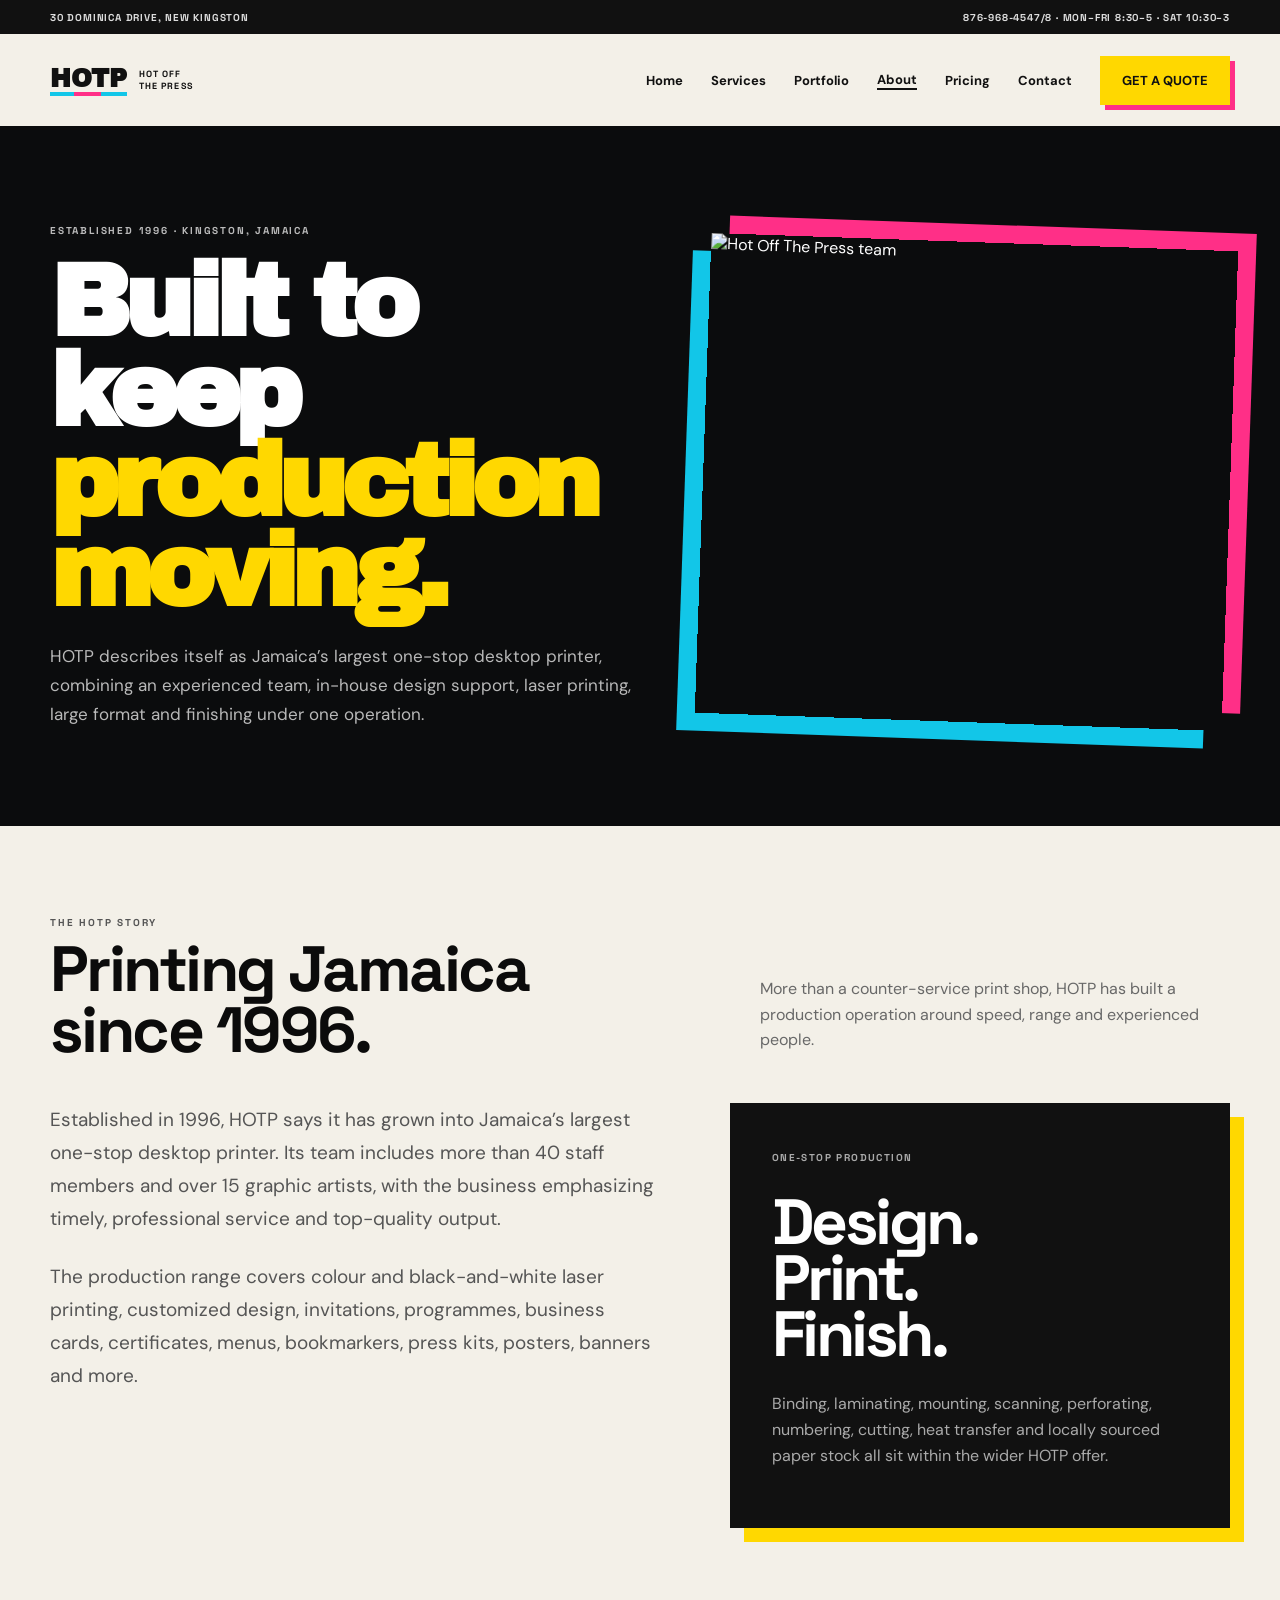
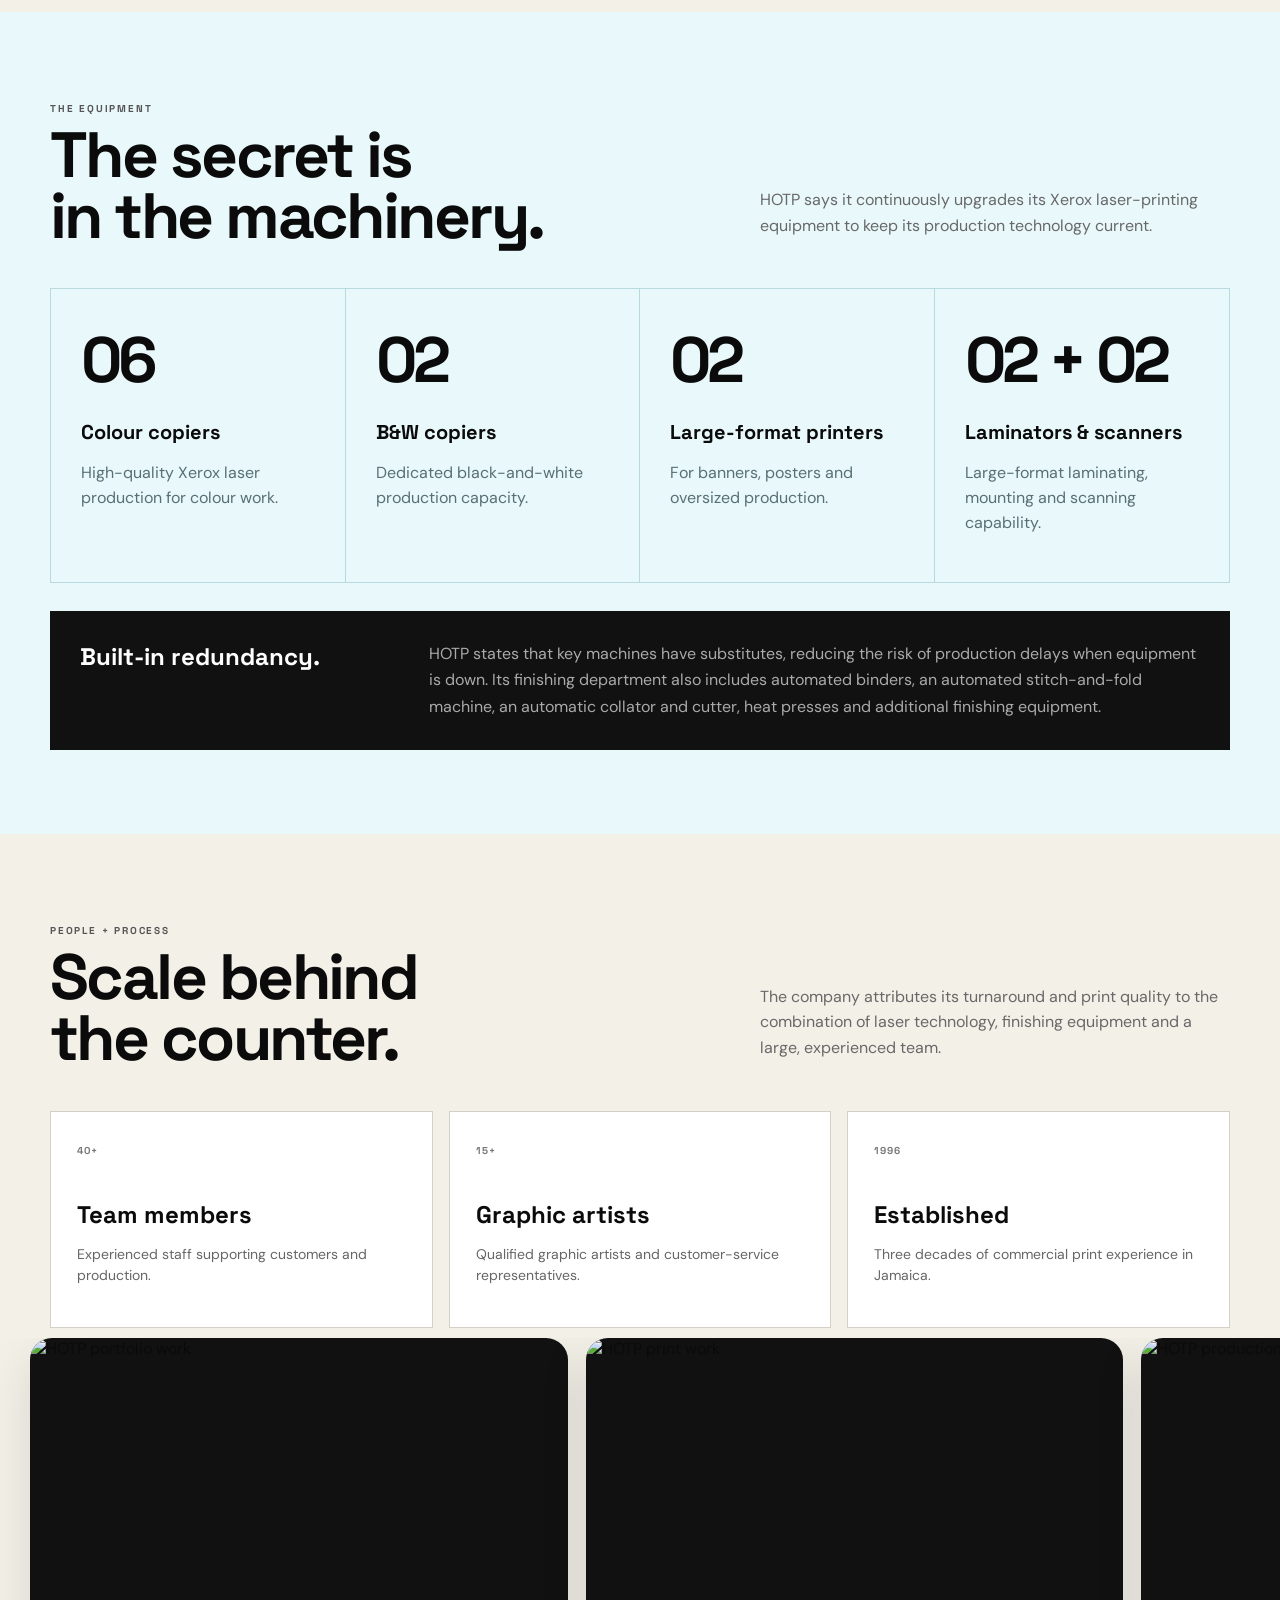
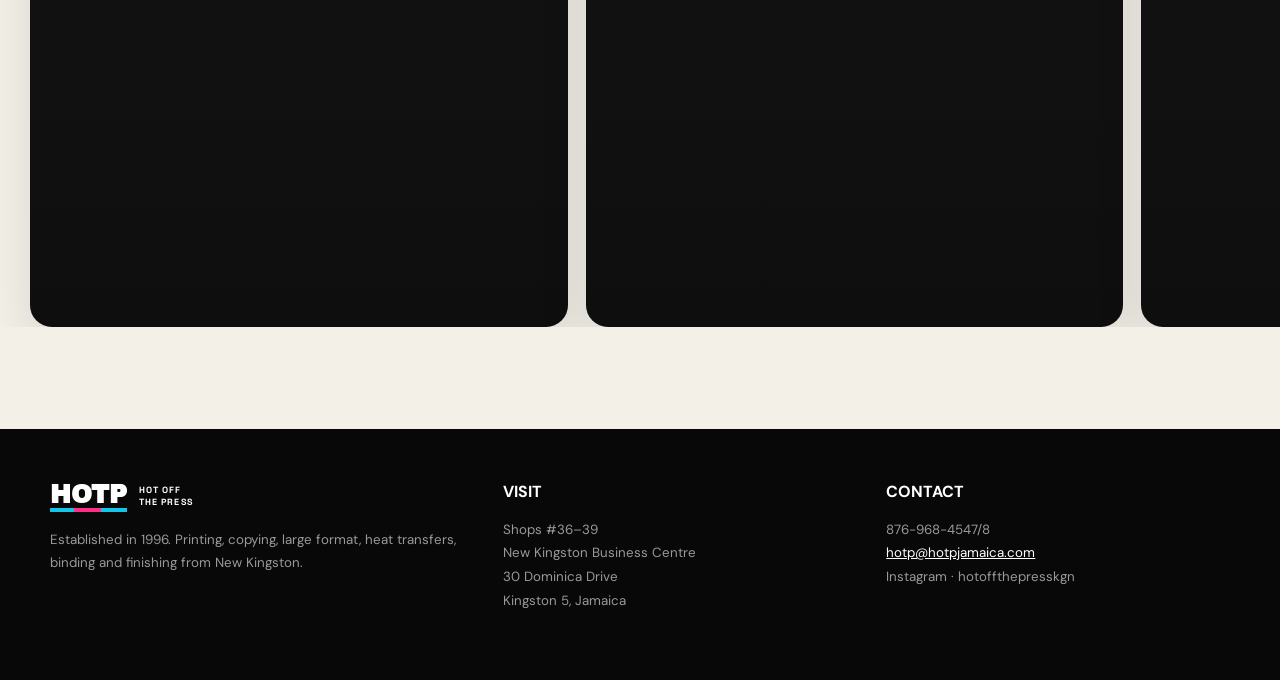
==== commit efee63a4: "Upgrade About gallery presentation" ====
--- a/about.html
+++ b/about.html
@@ -1,6 +1,12 @@
-<!doctype html><html lang="en"><head><meta charset="utf-8"><meta name="viewport" content="width=device-width,initial-scale=1"><title>About | HotOffThePress</title><meta name="description" content="Hot Off The Press Jamaica — printing and production in New Kingston."><link rel="preconnect" href="https://fonts.googleapis.com"><link rel="preconnect" href="https://fonts.gstatic.com" crossorigin><link href="https://fonts.googleapis.com/css2?family=Archivo+Black&family=DM+Sans:wght@400;500;600;700&family=Space+Grotesk:wght@500;600;700;800&display=swap" rel="stylesheet"><link rel="stylesheet" href="site.css?rev=12"></head><body><div class="utility"><span>30 DOMINICA DRIVE, NEW KINGSTON</span><span>876-968-4547/8 · MON–FRI 8:30–5 · SAT 10:30–3</span></div><nav class="nav shell"><a class="brand" href="index.html"><strong>HOTP</strong><span>HOT OFF<br>THE PRESS</span></a><div class="links"><a href="index.html">Home</a><a href="services.html">Services</a><a href="portfolio.html">Portfolio</a><a href="about.html" aria-current="page">About</a><a href="pricing.html">Pricing</a><a href="contact.html">Contact</a><a class="cta" href="pricing.html#quote">GET A QUOTE</a></div></nav><main>
+<!doctype html><html lang="en"><head><meta charset="utf-8"><meta name="viewport" content="width=device-width,initial-scale=1"><title>About | HotOffThePress</title><meta name="description" content="Hot Off The Press Jamaica — printing and production in New Kingston."><link rel="preconnect" href="https://fonts.googleapis.com"><link rel="preconnect" href="https://fonts.gstatic.com" crossorigin><link href="https://fonts.googleapis.com/css2?family=Archivo+Black&family=DM+Sans:wght@400;500;600;700&family=Space+Grotesk:wght@500;600;700;800&display=swap" rel="stylesheet"><link rel="stylesheet" href="site.css?rev=15"></head><body><div class="utility"><span>30 DOMINICA DRIVE, NEW KINGSTON</span><span>876-968-4547/8 · MON–FRI 8:30–5 · SAT 10:30–3</span></div><nav class="nav shell"><a class="brand" href="index.html"><strong>HOTP</strong><span>HOT OFF<br>THE PRESS</span></a><div class="links"><a href="index.html">Home</a><a href="services.html">Services</a><a href="portfolio.html">Portfolio</a><a href="about.html" aria-current="page">About</a><a href="pricing.html">Pricing</a><a href="contact.html">Contact</a><a class="cta" href="pricing.html#quote">GET A QUOTE</a></div></nav><main>
 <section class="page-hero about-hero"><div class="shell page-hero-grid"><div><span class="eyebrow">ESTABLISHED 1996 · KINGSTON, JAMAICA</span><h1>Built to keep<br><em>production moving.</em></h1><p>HOTP describes itself as Jamaica’s largest one-stop desktop printer, combining an experienced team, in-house design support, laser printing, large format and finishing under one operation.</p></div><div class="hero-image"><img src="https://hotpjamaica.com/wp-content/uploads/2022/08/15.png" alt="Hot Off The Press team"></div></div></section>
 <section class="section about-story"><div class="shell"><div class="section-head"><div><span class="eyebrow" style="color:#555">THE HOTP STORY</span><h2>Printing Jamaica<br>since 1996.</h2></div><p>More than a counter-service print shop, HOTP has built a production operation around speed, range and experienced people.</p></div><div class="story-split"><div class="story-copy"><p>Established in 1996, HOTP says it has grown into Jamaica’s largest one-stop desktop printer. Its team includes more than 40 staff members and over 15 graphic artists, with the business emphasizing timely, professional service and top-quality output.</p><p>The production range covers colour and black-and-white laser printing, customized design, invitations, programmes, business cards, certificates, menus, bookmarkers, press kits, posters, banners and more.</p></div><div class="story-callout"><span>ONE-STOP PRODUCTION</span><strong>Design.<br>Print.<br>Finish.</strong><p>Binding, laminating, mounting, scanning, perforating, numbering, cutting, heat transfer and locally sourced paper stock all sit within the wider HOTP offer.</p></div></div></div></section>
 <section class="section equipment-section"><div class="shell"><div class="section-head"><div><span class="eyebrow" style="color:#555">THE EQUIPMENT</span><h2>The secret is<br>in the machinery.</h2></div><p>HOTP says it continuously upgrades its Xerox laser-printing equipment to keep its production technology current.</p></div><div class="equipment-grid"><article class="equipment-card"><b>06</b><h3>Colour copiers</h3><p>High-quality Xerox laser production for colour work.</p></article><article class="equipment-card"><b>02</b><h3>B&amp;W copiers</h3><p>Dedicated black-and-white production capacity.</p></article><article class="equipment-card"><b>02</b><h3>Large-format printers</h3><p>For banners, posters and oversized production.</p></article><article class="equipment-card"><b>02 + 02</b><h3>Laminators &amp; scanners</h3><p>Large-format laminating, mounting and scanning capability.</p></article></div><div class="equipment-note"><strong>Built-in redundancy.</strong><p>HOTP states that key machines have substitutes, reducing the risk of production delays when equipment is down. Its finishing department also includes automated binders, an automated stitch-and-fold machine, an automatic collator and cutter, heat presses and additional finishing equipment.</p></div></div></section>
-<section class="section about-people"><div class="shell"><div class="section-head"><div><span class="eyebrow" style="color:#555">PEOPLE + PROCESS</span><h2>Scale behind<br>the counter.</h2></div><p>The company attributes its turnaround and print quality to the combination of laser technology, finishing equipment and a large, experienced team.</p></div><div class="grid"><article class="card"><b>40+</b><h3>Team members</h3><p>Experienced staff supporting customers and production.</p></article><article class="card"><b>15+</b><h3>Graphic artists</h3><p>Qualified graphic artists and customer-service representatives.</p></article><article class="card"><b>1996</b><h3>Established</h3><p>Three decades of commercial print experience in Jamaica.</p></article></div><div class="photo-grid" style="margin-top:48px"><figure class="photo"><img src="https://hotpjamaica.com/wp-content/uploads/2022/10/Group-79-1.png" alt="HOTP portfolio work"></figure><figure class="photo"><img src="https://hotpjamaica.com/wp-content/uploads/2020/11/Group-131-1.png" alt="HOTP print work"></figure><figure class="photo"><img src="https://hotpjamaica.com/wp-content/uploads/2022/10/Group-81-1.png" alt="HOTP production work"></figure><figure class="photo"><img src="https://hotpjamaica.com/wp-content/uploads/2022/10/Group-114-1.png" alt="HOTP finished work"></figure></div></div></section>
+<section class="section about-people"><div class="shell"><div class="section-head"><div><span class="eyebrow" style="color:#555">PEOPLE + PROCESS</span><h2>Scale behind<br>the counter.</h2></div><p>The company attributes its turnaround and print quality to the combination of laser technology, finishing equipment and a large, experienced team.</p></div><div class="grid"><article class="card"><b>40+</b><h3>Team members</h3><p>Experienced staff supporting customers and production.</p></article><article class="card"><b>15+</b><h3>Graphic artists</h3><p>Qualified graphic artists and customer-service representatives.</p></article><article class="card"><b>1996</b><h3>Established</h3><p>Three decades of commercial print experience in Jamaica.</p></article></div><div class="about-gallery-shell"><div class="about-gallery-track">
+<figure class="about-gallery-card"><img src="https://hotpjamaica.com/wp-content/uploads/2022/10/Group-79-1.png" alt="HOTP portfolio work"></figure>
+<figure class="about-gallery-card"><img src="https://hotpjamaica.com/wp-content/uploads/2020/11/Group-131-1.png" alt="HOTP print work"></figure>
+<figure class="about-gallery-card"><img src="https://hotpjamaica.com/wp-content/uploads/2022/10/Group-81-1.png" alt="HOTP production work"></figure>
+<figure class="about-gallery-card"><img src="https://hotpjamaica.com/wp-content/uploads/2022/10/Group-114-1.png" alt="HOTP finished work"></figure>
+<figure class="about-gallery-card"><img src="https://hotpjamaica.com/wp-content/uploads/2022/10/Group-126.png" alt="HOTP team and production work"></figure>
+</div></div></div></section>
 </main><footer class="footer"><div class="shell footer-grid"><div><div class="brand" style="color:white"><strong style="color:white">HOTP</strong><span>HOT OFF<br>THE PRESS</span></div><p><small>Established in 1996. Printing, copying, large format, heat transfers, binding and finishing from New Kingston.</small></p></div><div><b>VISIT</b><p><small>Shops #36–39<br>New Kingston Business Centre<br>30 Dominica Drive<br>Kingston 5, Jamaica</small></p></div><div><b>CONTACT</b><p><small>876-968-4547/8<br><a href="mailto:hotp@hotpjamaica.com">hotp@hotpjamaica.com</a><br>Instagram · hotoffthepresskgn</small></p></div></div></footer><script src="site.js"></script></body></html>
--- a/site.css
+++ b/site.css
@@ -50,3 +50,15 @@
 
 /* About page depth rev 12 */
 .story-split{display:grid;grid-template-columns:1fr .82fr;gap:70px;align-items:start}.story-copy p{font-size:19px;line-height:1.75;color:#555;margin:0 0 24px}.story-callout{background:#111;color:#fff;padding:42px;box-shadow:14px 14px 0 #ffd800}.story-callout>span{font:700 10px "Space Grotesk",sans-serif;letter-spacing:.14em;color:#aaa}.story-callout strong{display:block;font:800 clamp(42px,5vw,72px)/.88 "Space Grotesk",sans-serif;letter-spacing:-.055em;margin:28px 0}.story-callout p{color:#aaa;line-height:1.65}.equipment-section{background:#e8f8fb}.equipment-grid{display:grid;grid-template-columns:repeat(4,1fr);border:1px solid #b8dadd}.equipment-card{padding:30px;border-right:1px solid #b8dadd}.equipment-card:last-child{border-right:0}.equipment-card b{font:800 clamp(42px,5vw,66px) "Space Grotesk",sans-serif;letter-spacing:-.06em}.equipment-card h3{font:700 20px "Space Grotesk",sans-serif;margin:18px 0 8px}.equipment-card p{color:#587074;line-height:1.55}.equipment-note{margin-top:28px;background:#111;color:#fff;padding:30px;display:grid;grid-template-columns:.4fr 1fr;gap:40px}.equipment-note strong{font:700 24px "Space Grotesk",sans-serif}.equipment-note p{margin:0;color:#aaa;line-height:1.65}@media(max-width:800px){.story-split,.equipment-note{grid-template-columns:1fr}.equipment-grid{grid-template-columns:1fr 1fr}.equipment-card:nth-child(2){border-right:0}.equipment-card{border-bottom:1px solid #b8dadd}}@media(max-width:520px){.equipment-grid{grid-template-columns:1fr}.equipment-card{border-right:0}}
+
+/* Gallery + contact refinement rev 15 */
+.service-gallery-shell,.about-gallery-shell{width:100vw;margin-left:calc(50% - 50vw);overflow:hidden;padding:10px 0 18px}
+.service-gallery-track,.about-gallery-track{display:flex;gap:18px;overflow-x:auto;padding:0 max(24px,calc((100vw - 1220px)/2));scroll-snap-type:x proximity;scrollbar-width:none;cursor:grab}
+.service-gallery-track::-webkit-scrollbar,.about-gallery-track::-webkit-scrollbar{display:none}
+.service-gallery-card,.about-gallery-card{flex:0 0 clamp(320px,42vw,610px);height:clamp(360px,46vw,590px);margin:0;border-radius:22px;overflow:hidden;background:#111;scroll-snap-align:center;box-shadow:0 18px 50px rgba(0,0,0,.11);position:relative}
+.service-gallery-card:after,.about-gallery-card:after{content:"";position:absolute;inset:0;background:linear-gradient(180deg,transparent 58%,rgba(0,0,0,.18));pointer-events:none}
+.service-gallery-card img,.about-gallery-card img{width:100%;height:100%;object-fit:cover;display:block;transition:transform .7s cubic-bezier(.2,.8,.2,1)}
+.service-gallery-card:hover img,.about-gallery-card:hover img{transform:scale(1.035)}
+
+.premium-contact-hero{background:#0a0a0a;color:#fff;padding:82px 0 0}.contact-hero-grid{display:grid;grid-template-columns:.9fr 1.1fr;align-items:stretch;min-height:620px}.premium-contact-hero h1{font:800 clamp(64px,7vw,108px)/.88 "Space Grotesk",sans-serif;letter-spacing:-.065em;margin:0}.premium-contact-hero h1 em{font-style:normal;color:var(--yellow)}.premium-contact-hero p{max-width:570px;color:#bbb;font-size:18px;line-height:1.65;margin:28px 0}.contact-hero-photo{min-height:620px;overflow:hidden}.contact-hero-photo img{width:100%;height:100%;object-fit:cover;object-position:center 40%;display:block}.contact-hero-actions{display:flex;gap:12px;flex-wrap:wrap}.contact-command{background:#111;padding-top:0}.contact-command-grid{display:grid;grid-template-columns:repeat(3,1fr)}.contact-command-card{padding:34px;min-height:210px;display:flex;flex-direction:column;justify-content:space-between;color:#111;transition:transform .3s}.contact-command-card:hover{transform:translateY(-8px)}.contact-command-card.cyan{background:var(--cyan)}.contact-command-card.yellow{background:var(--yellow)}.contact-command-card.magenta{background:var(--pink);color:#fff}.contact-command-card span,.contact-hours-panel>span{font:700 9px "Space Grotesk",sans-serif;letter-spacing:.15em}.contact-command-card strong{font:700 clamp(20px,2vw,30px) "Space Grotesk",sans-serif}.contact-command-card small{font-size:12px;line-height:1.5;max-width:28ch}.contact-visit{background:#eef8f8}.contact-visit-grid{display:grid;grid-template-columns:1.1fr .9fr;gap:18px}.contact-address-panel,.contact-hours-panel{padding:54px;background:#f7f4ec}.contact-address-panel h2{font:800 clamp(52px,6vw,82px)/.9 "Space Grotesk",sans-serif;letter-spacing:-.055em;margin:0 0 30px}.contact-address-panel p{font:600 22px/1.55 "Space Grotesk",sans-serif}.contact-hours-panel{background:#111;color:#fff}.contact-hours-panel>div{padding:22px 0;border-top:1px solid #333}.contact-hours-panel small{display:block;color:#777;font:700 9px "Space Grotesk",sans-serif;letter-spacing:.12em;margin-bottom:7px}.contact-hours-panel strong{font:700 26px "Space Grotesk",sans-serif}.contact-hours-panel p{color:#aaa;line-height:1.65;margin-top:26px}.contact-ready{background:#111;color:#fff}.contact-ready-grid{display:grid;grid-template-columns:1.1fr .9fr;gap:70px;align-items:end}.contact-ready h2{font:800 clamp(52px,6vw,82px)/.9 "Space Grotesk",sans-serif;letter-spacing:-.055em;margin:0}.contact-ready p{color:#aaa;font-size:17px;line-height:1.65;margin:0 0 26px}
+@media(max-width:800px){.contact-hero-grid,.contact-visit-grid,.contact-ready-grid{grid-template-columns:1fr}.contact-hero-photo{min-height:420px}.contact-command-grid{grid-template-columns:1fr}.service-gallery-card,.about-gallery-card{flex-basis:82vw;height:105vw;max-height:560px}}
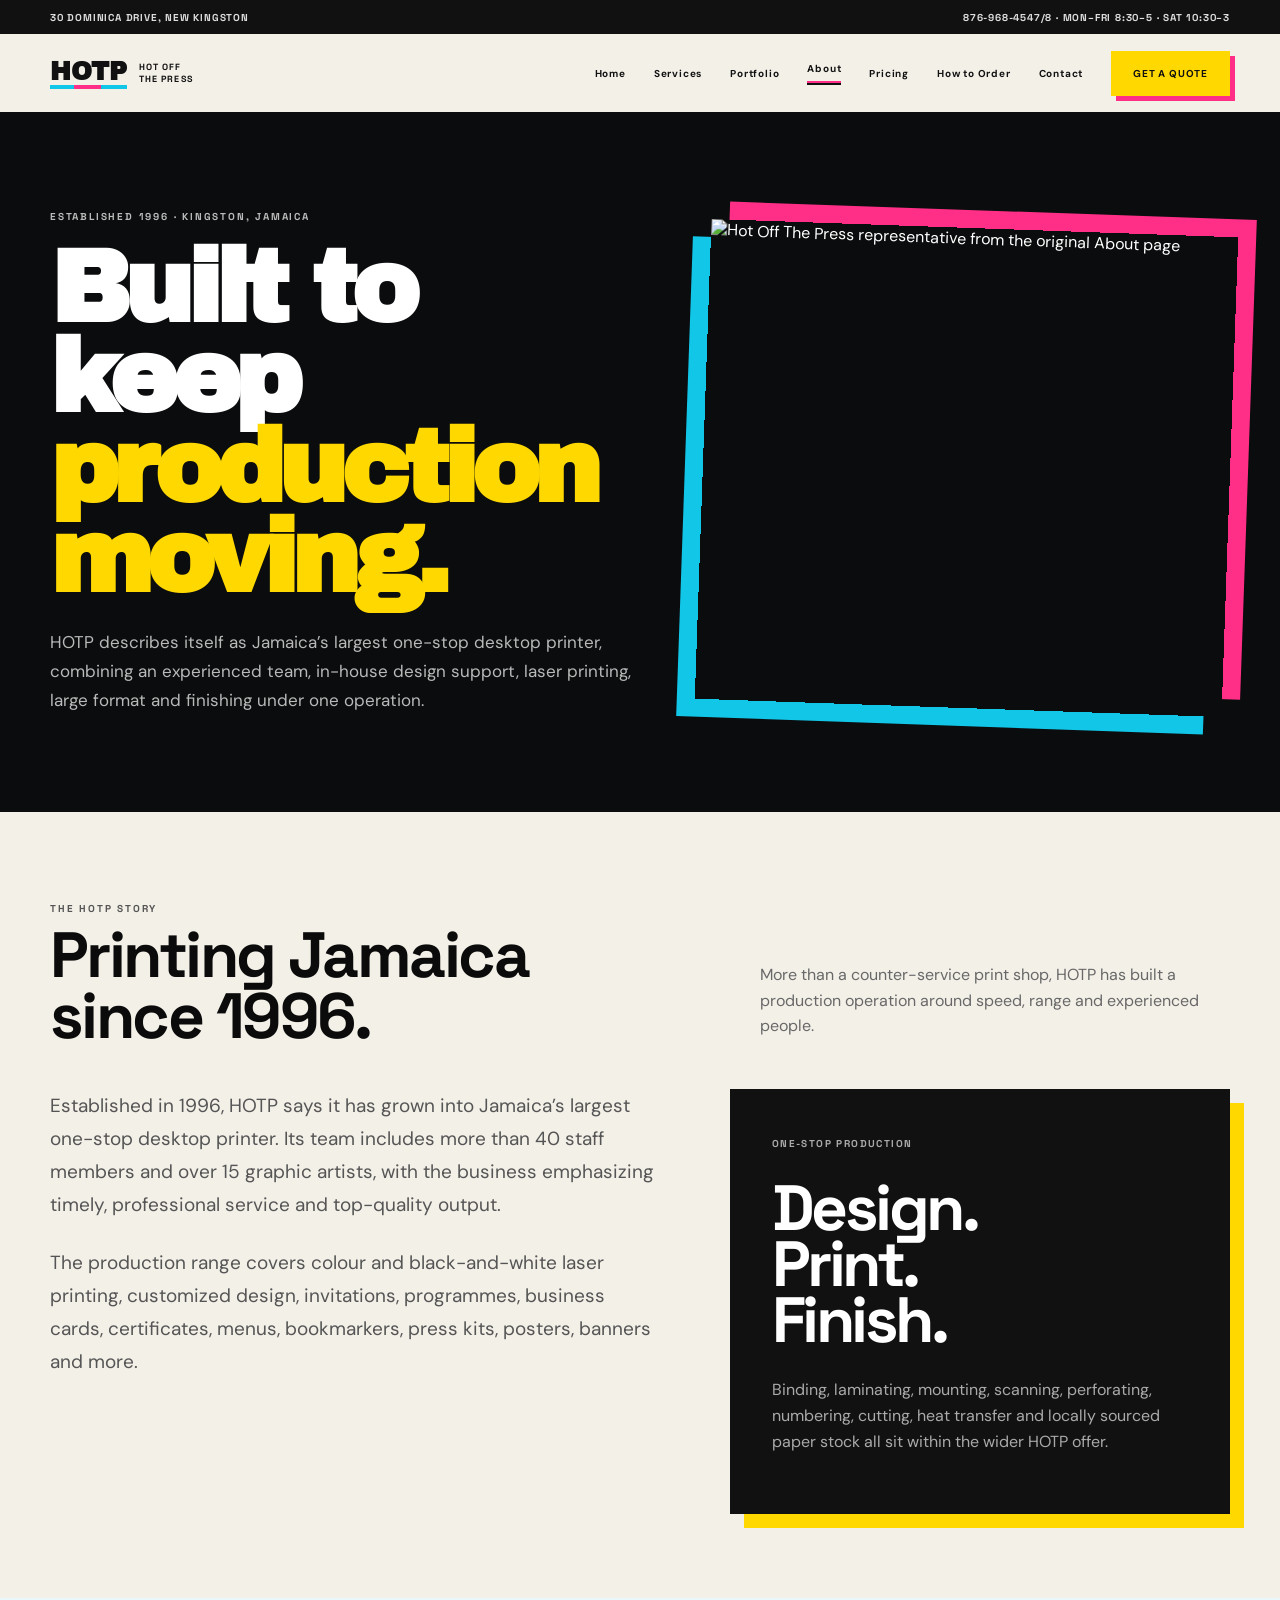
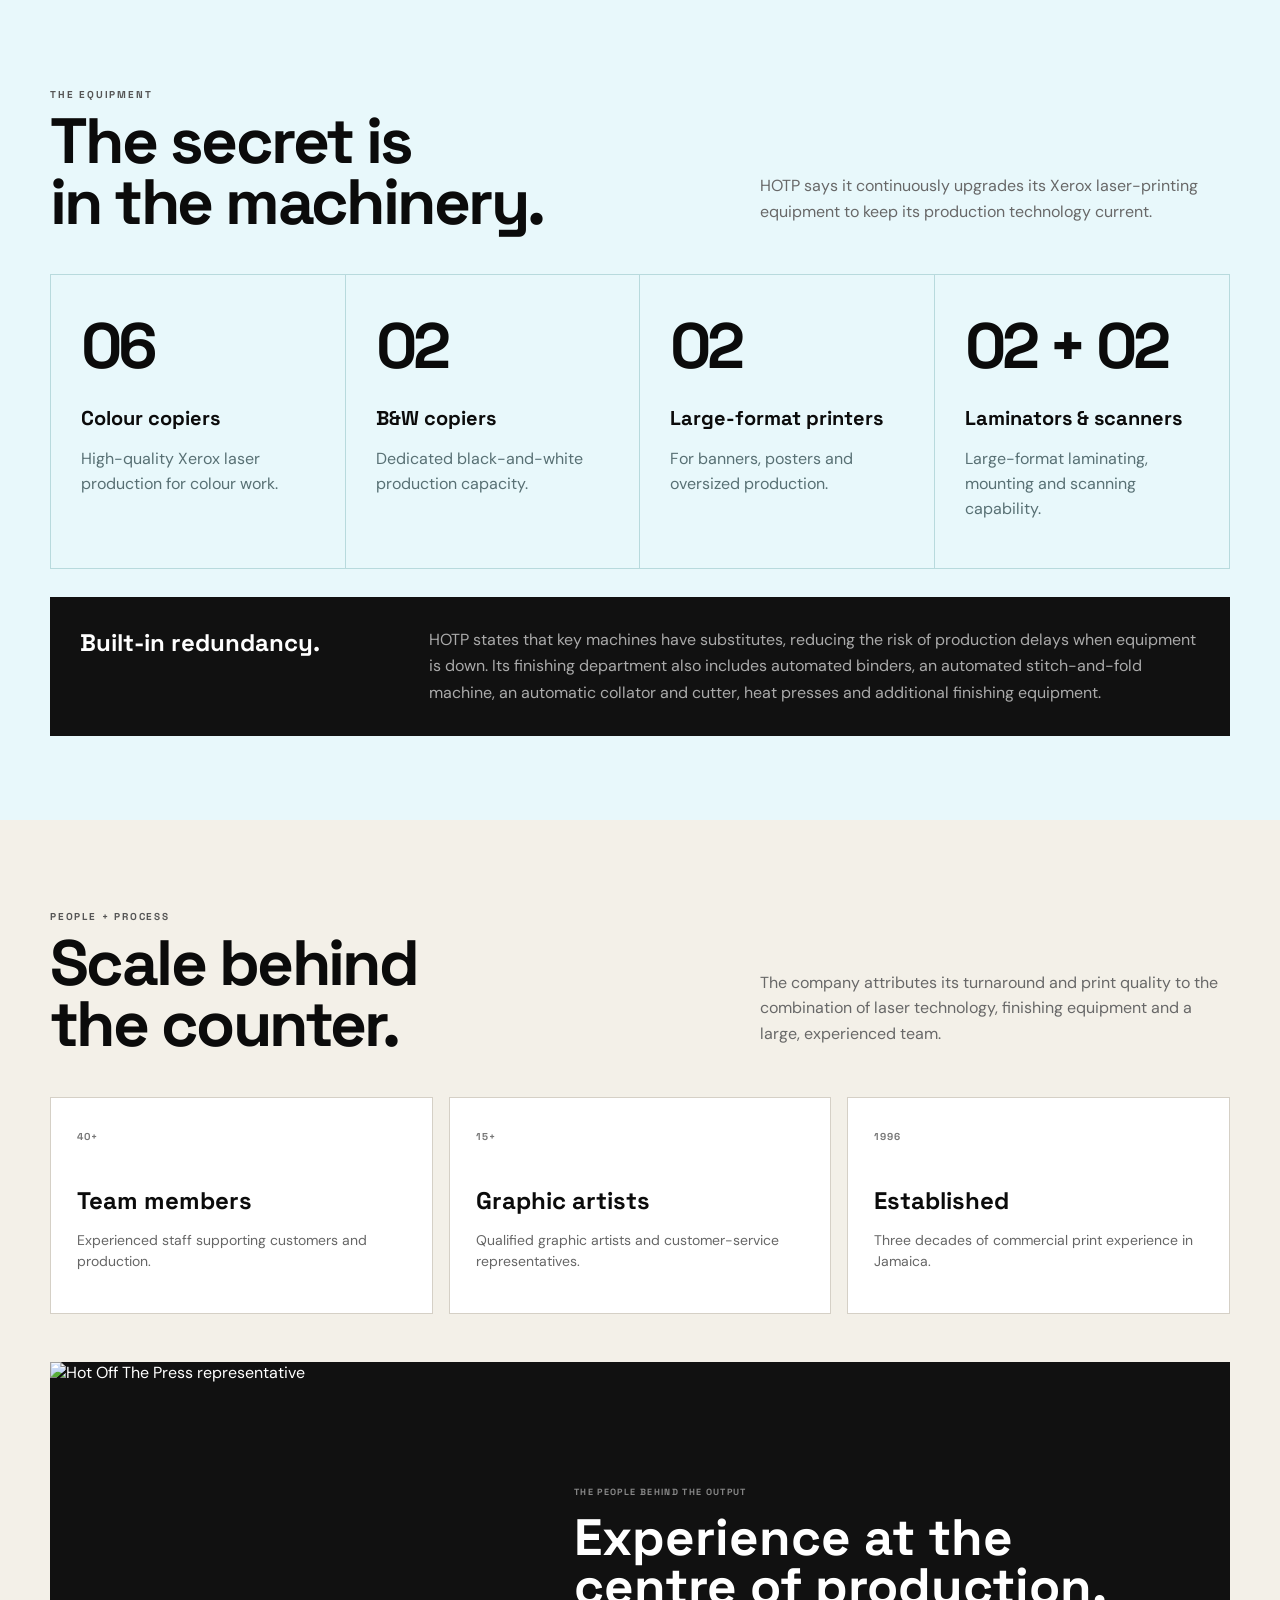
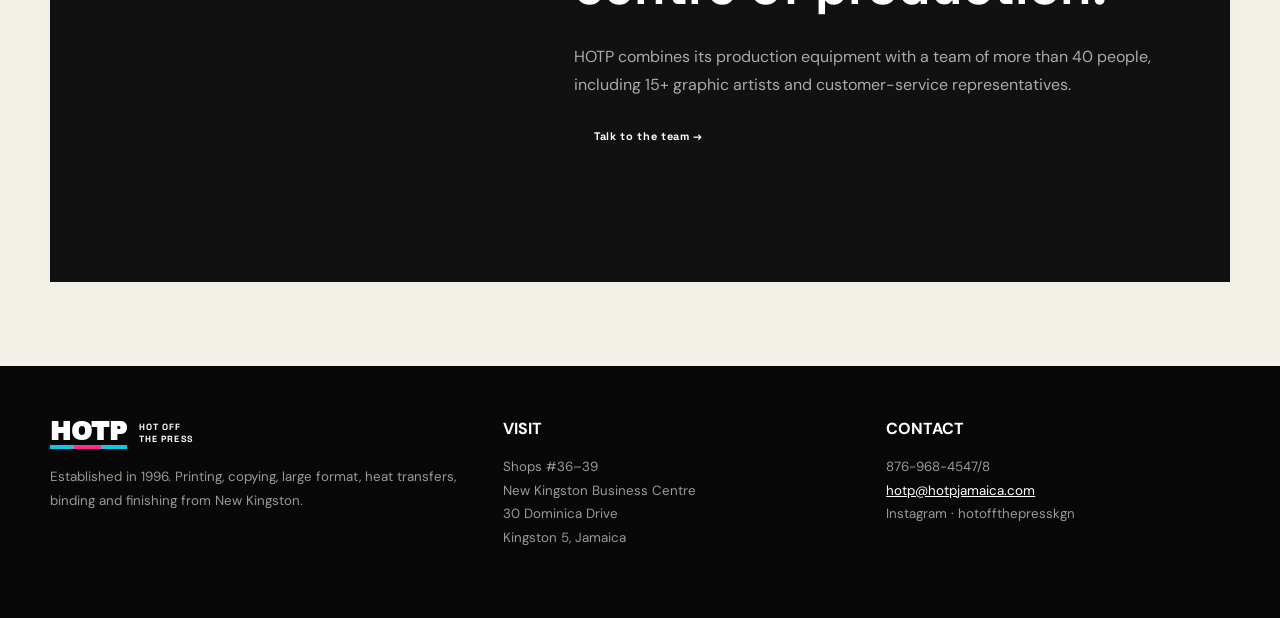
==== commit db448de3: "Refocus About page around original HOTP representative" ====
--- a/about.html
+++ b/about.html
@@ -1,12 +1,6 @@
-<!doctype html><html lang="en"><head><meta charset="utf-8"><meta name="viewport" content="width=device-width,initial-scale=1"><title>About | HotOffThePress</title><meta name="description" content="Hot Off The Press Jamaica — printing and production in New Kingston."><link rel="preconnect" href="https://fonts.googleapis.com"><link rel="preconnect" href="https://fonts.gstatic.com" crossorigin><link href="https://fonts.googleapis.com/css2?family=Archivo+Black&family=DM+Sans:wght@400;500;600;700&family=Space+Grotesk:wght@500;600;700;800&display=swap" rel="stylesheet"><link rel="stylesheet" href="site.css?rev=15"></head><body><div class="utility"><span>30 DOMINICA DRIVE, NEW KINGSTON</span><span>876-968-4547/8 · MON–FRI 8:30–5 · SAT 10:30–3</span></div><nav class="nav shell"><a class="brand" href="index.html"><strong>HOTP</strong><span>HOT OFF<br>THE PRESS</span></a><div class="links"><a href="index.html">Home</a><a href="services.html">Services</a><a href="portfolio.html">Portfolio</a><a href="about.html" aria-current="page">About</a><a href="pricing.html">Pricing</a><a href="contact.html">Contact</a><a class="cta" href="pricing.html#quote">GET A QUOTE</a></div></nav><main>
-<section class="page-hero about-hero"><div class="shell page-hero-grid"><div><span class="eyebrow">ESTABLISHED 1996 · KINGSTON, JAMAICA</span><h1>Built to keep<br><em>production moving.</em></h1><p>HOTP describes itself as Jamaica’s largest one-stop desktop printer, combining an experienced team, in-house design support, laser printing, large format and finishing under one operation.</p></div><div class="hero-image"><img src="https://hotpjamaica.com/wp-content/uploads/2022/08/15.png" alt="Hot Off The Press team"></div></div></section>
+<!doctype html><html lang="en"><head><meta charset="utf-8"><meta name="viewport" content="width=device-width,initial-scale=1"><title>About | HotOffThePress</title><meta name="description" content="Hot Off The Press Jamaica — printing and production in New Kingston."><link rel="preconnect" href="https://fonts.googleapis.com"><link rel="preconnect" href="https://fonts.gstatic.com" crossorigin><link href="https://fonts.googleapis.com/css2?family=Archivo+Black&family=DM+Sans:wght@400;500;600;700&family=Space+Grotesk:wght@500;600;700;800&display=swap" rel="stylesheet"><link rel="stylesheet" href="site.css?rev=16"></head><body><div class="utility"><span>30 DOMINICA DRIVE, NEW KINGSTON</span><span>876-968-4547/8 · MON–FRI 8:30–5 · SAT 10:30–3</span></div><nav class="nav shell"><a class="brand" href="index.html"><strong>HOTP</strong><span>HOT OFF<br>THE PRESS</span></a><button class="site-menu-toggle" type="button" aria-label="Toggle navigation" aria-expanded="false"><span></span><span></span></button><div class="links"><a href="index.html">Home</a><a href="services.html">Services</a><a href="portfolio.html">Portfolio</a><a href="about.html" aria-current="page">About</a><a href="pricing.html">Pricing</a><a href="index.html#order">How to Order</a><a href="contact.html">Contact</a><a class="cta" href="pricing.html#calculator">GET A QUOTE</a></div></nav><main>
+<section class="page-hero about-hero"><div class="shell page-hero-grid"><div><span class="eyebrow">ESTABLISHED 1996 · KINGSTON, JAMAICA</span><h1>Built to keep<br><em>production moving.</em></h1><p>HOTP describes itself as Jamaica’s largest one-stop desktop printer, combining an experienced team, in-house design support, laser printing, large format and finishing under one operation.</p></div><div class="hero-image about-founder-image"><img src="https://hotpjamaica.com/wp-content/uploads/2022/08/Group-67.png" alt="Hot Off The Press representative from the original About page"></div></div></section>
 <section class="section about-story"><div class="shell"><div class="section-head"><div><span class="eyebrow" style="color:#555">THE HOTP STORY</span><h2>Printing Jamaica<br>since 1996.</h2></div><p>More than a counter-service print shop, HOTP has built a production operation around speed, range and experienced people.</p></div><div class="story-split"><div class="story-copy"><p>Established in 1996, HOTP says it has grown into Jamaica’s largest one-stop desktop printer. Its team includes more than 40 staff members and over 15 graphic artists, with the business emphasizing timely, professional service and top-quality output.</p><p>The production range covers colour and black-and-white laser printing, customized design, invitations, programmes, business cards, certificates, menus, bookmarkers, press kits, posters, banners and more.</p></div><div class="story-callout"><span>ONE-STOP PRODUCTION</span><strong>Design.<br>Print.<br>Finish.</strong><p>Binding, laminating, mounting, scanning, perforating, numbering, cutting, heat transfer and locally sourced paper stock all sit within the wider HOTP offer.</p></div></div></div></section>
 <section class="section equipment-section"><div class="shell"><div class="section-head"><div><span class="eyebrow" style="color:#555">THE EQUIPMENT</span><h2>The secret is<br>in the machinery.</h2></div><p>HOTP says it continuously upgrades its Xerox laser-printing equipment to keep its production technology current.</p></div><div class="equipment-grid"><article class="equipment-card"><b>06</b><h3>Colour copiers</h3><p>High-quality Xerox laser production for colour work.</p></article><article class="equipment-card"><b>02</b><h3>B&amp;W copiers</h3><p>Dedicated black-and-white production capacity.</p></article><article class="equipment-card"><b>02</b><h3>Large-format printers</h3><p>For banners, posters and oversized production.</p></article><article class="equipment-card"><b>02 + 02</b><h3>Laminators &amp; scanners</h3><p>Large-format laminating, mounting and scanning capability.</p></article></div><div class="equipment-note"><strong>Built-in redundancy.</strong><p>HOTP states that key machines have substitutes, reducing the risk of production delays when equipment is down. Its finishing department also includes automated binders, an automated stitch-and-fold machine, an automatic collator and cutter, heat presses and additional finishing equipment.</p></div></div></section>
-<section class="section about-people"><div class="shell"><div class="section-head"><div><span class="eyebrow" style="color:#555">PEOPLE + PROCESS</span><h2>Scale behind<br>the counter.</h2></div><p>The company attributes its turnaround and print quality to the combination of laser technology, finishing equipment and a large, experienced team.</p></div><div class="grid"><article class="card"><b>40+</b><h3>Team members</h3><p>Experienced staff supporting customers and production.</p></article><article class="card"><b>15+</b><h3>Graphic artists</h3><p>Qualified graphic artists and customer-service representatives.</p></article><article class="card"><b>1996</b><h3>Established</h3><p>Three decades of commercial print experience in Jamaica.</p></article></div><div class="about-gallery-shell"><div class="about-gallery-track">
-<figure class="about-gallery-card"><img src="https://hotpjamaica.com/wp-content/uploads/2022/10/Group-79-1.png" alt="HOTP portfolio work"></figure>
-<figure class="about-gallery-card"><img src="https://hotpjamaica.com/wp-content/uploads/2020/11/Group-131-1.png" alt="HOTP print work"></figure>
-<figure class="about-gallery-card"><img src="https://hotpjamaica.com/wp-content/uploads/2022/10/Group-81-1.png" alt="HOTP production work"></figure>
-<figure class="about-gallery-card"><img src="https://hotpjamaica.com/wp-content/uploads/2022/10/Group-114-1.png" alt="HOTP finished work"></figure>
-<figure class="about-gallery-card"><img src="https://hotpjamaica.com/wp-content/uploads/2022/10/Group-126.png" alt="HOTP team and production work"></figure>
-</div></div></div></section>
-</main><footer class="footer"><div class="shell footer-grid"><div><div class="brand" style="color:white"><strong style="color:white">HOTP</strong><span>HOT OFF<br>THE PRESS</span></div><p><small>Established in 1996. Printing, copying, large format, heat transfers, binding and finishing from New Kingston.</small></p></div><div><b>VISIT</b><p><small>Shops #36–39<br>New Kingston Business Centre<br>30 Dominica Drive<br>Kingston 5, Jamaica</small></p></div><div><b>CONTACT</b><p><small>876-968-4547/8<br><a href="mailto:hotp@hotpjamaica.com">hotp@hotpjamaica.com</a><br>Instagram · hotoffthepresskgn</small></p></div></div></footer><script src="site.js"></script></body></html>+<section class="section about-people"><div class="shell"><div class="section-head"><div><span class="eyebrow" style="color:#555">PEOPLE + PROCESS</span><h2>Scale behind<br>the counter.</h2></div><p>The company attributes its turnaround and print quality to the combination of laser technology, finishing equipment and a large, experienced team.</p></div><div class="grid"><article class="card"><b>40+</b><h3>Team members</h3><p>Experienced staff supporting customers and production.</p></article><article class="card"><b>15+</b><h3>Graphic artists</h3><p>Qualified graphic artists and customer-service representatives.</p></article><article class="card"><b>1996</b><h3>Established</h3><p>Three decades of commercial print experience in Jamaica.</p></article></div><div class="about-anchor"><div class="about-anchor-image"><img src="https://hotpjamaica.com/wp-content/uploads/2022/08/Group-67.png" alt="Hot Off The Press representative"></div><div class="about-anchor-copy"><span>THE PEOPLE BEHIND THE OUTPUT</span><strong>Experience at the centre of production.</strong><p>HOTP combines its production equipment with a team of more than 40 people, including 15+ graphic artists and customer-service representatives.</p><a class="button black" href="contact.html">Talk to the team →</a></div></div></div></section>
+</main><footer class="footer"><div class="shell footer-grid"><div><div class="brand" style="color:white"><strong style="color:white">HOTP</strong><span>HOT OFF<br>THE PRESS</span></div><p><small>Established in 1996. Printing, copying, large format, heat transfers, binding and finishing from New Kingston.</small></p></div><div><b>VISIT</b><p><small>Shops #36–39<br>New Kingston Business Centre<br>30 Dominica Drive<br>Kingston 5, Jamaica</small></p></div><div><b>CONTACT</b><p><small>876-968-4547/8<br><a href="mailto:hotp@hotpjamaica.com">hotp@hotpjamaica.com</a><br>Instagram · hotoffthepresskgn</small></p></div></div></footer><script src="site.js?rev=16"></script></body></html>
--- a/site.css
+++ b/site.css
@@ -62,3 +62,11 @@
 
 .premium-contact-hero{background:#0a0a0a;color:#fff;padding:82px 0 0}.contact-hero-grid{display:grid;grid-template-columns:.9fr 1.1fr;align-items:stretch;min-height:620px}.premium-contact-hero h1{font:800 clamp(64px,7vw,108px)/.88 "Space Grotesk",sans-serif;letter-spacing:-.065em;margin:0}.premium-contact-hero h1 em{font-style:normal;color:var(--yellow)}.premium-contact-hero p{max-width:570px;color:#bbb;font-size:18px;line-height:1.65;margin:28px 0}.contact-hero-photo{min-height:620px;overflow:hidden}.contact-hero-photo img{width:100%;height:100%;object-fit:cover;object-position:center 40%;display:block}.contact-hero-actions{display:flex;gap:12px;flex-wrap:wrap}.contact-command{background:#111;padding-top:0}.contact-command-grid{display:grid;grid-template-columns:repeat(3,1fr)}.contact-command-card{padding:34px;min-height:210px;display:flex;flex-direction:column;justify-content:space-between;color:#111;transition:transform .3s}.contact-command-card:hover{transform:translateY(-8px)}.contact-command-card.cyan{background:var(--cyan)}.contact-command-card.yellow{background:var(--yellow)}.contact-command-card.magenta{background:var(--pink);color:#fff}.contact-command-card span,.contact-hours-panel>span{font:700 9px "Space Grotesk",sans-serif;letter-spacing:.15em}.contact-command-card strong{font:700 clamp(20px,2vw,30px) "Space Grotesk",sans-serif}.contact-command-card small{font-size:12px;line-height:1.5;max-width:28ch}.contact-visit{background:#eef8f8}.contact-visit-grid{display:grid;grid-template-columns:1.1fr .9fr;gap:18px}.contact-address-panel,.contact-hours-panel{padding:54px;background:#f7f4ec}.contact-address-panel h2{font:800 clamp(52px,6vw,82px)/.9 "Space Grotesk",sans-serif;letter-spacing:-.055em;margin:0 0 30px}.contact-address-panel p{font:600 22px/1.55 "Space Grotesk",sans-serif}.contact-hours-panel{background:#111;color:#fff}.contact-hours-panel>div{padding:22px 0;border-top:1px solid #333}.contact-hours-panel small{display:block;color:#777;font:700 9px "Space Grotesk",sans-serif;letter-spacing:.12em;margin-bottom:7px}.contact-hours-panel strong{font:700 26px "Space Grotesk",sans-serif}.contact-hours-panel p{color:#aaa;line-height:1.65;margin-top:26px}.contact-ready{background:#111;color:#fff}.contact-ready-grid{display:grid;grid-template-columns:1.1fr .9fr;gap:70px;align-items:end}.contact-ready h2{font:800 clamp(52px,6vw,82px)/.9 "Space Grotesk",sans-serif;letter-spacing:-.055em;margin:0}.contact-ready p{color:#aaa;font-size:17px;line-height:1.65;margin:0 0 26px}
 @media(max-width:800px){.contact-hero-grid,.contact-visit-grid,.contact-ready-grid{grid-template-columns:1fr}.contact-hero-photo{min-height:420px}.contact-command-grid{grid-template-columns:1fr}.service-gallery-card,.about-gallery-card{flex-basis:82vw;height:105vw;max-height:560px}}
+
+/* Corporate refinement rev 16 */
+.nav{min-height:78px}.links{align-items:center}.links a{font-size:10px;letter-spacing:.08em}.links a[aria-current=page]{color:#111}.links a[aria-current=page]:after{content:"";display:block;height:2px;background:var(--pink);margin-top:6px}.site-menu-toggle{display:none}
+.service-tools{margin-top:46px;background:#111;color:#fff;padding:42px;border-radius:18px}.service-tool-head{display:grid;grid-template-columns:1fr .8fr;gap:50px}.service-tool-head h3{font:700 clamp(34px,4vw,56px)/.95 "Space Grotesk";margin:0}.service-tool-head p{color:#aaa;line-height:1.65}.service-selector{display:flex;gap:8px;flex-wrap:wrap;margin:36px 0 18px}.service-choice{border:1px solid #444;background:transparent;color:#aaa;padding:14px 18px;border-radius:999px;font:700 10px "Space Grotesk";cursor:pointer}.service-choice.active{background:var(--yellow);border-color:var(--yellow);color:#111}.service-tool-result{background:#f3f0e8;color:#111;padding:34px;border-radius:14px}.service-tool-result small{font:700 9px "Space Grotesk";letter-spacing:.14em;color:#777}.service-tool-result>strong{display:block;font:700 32px "Space Grotesk";margin:8px 0}.service-tool-result p{max-width:650px;color:#666}.service-tool-result>div{display:flex;gap:8px;flex-wrap:wrap}
+.about-founder-image img{object-position:center top}.about-anchor{margin-top:48px;display:grid;grid-template-columns:.8fr 1.2fr;background:#111;color:#fff}.about-anchor-image{min-height:520px}.about-anchor-image img{width:100%;height:100%;object-fit:cover;object-position:center top}.about-anchor-copy{padding:52px;display:flex;flex-direction:column;justify-content:center}.about-anchor-copy span{font:700 9px "Space Grotesk";letter-spacing:.15em;color:#888}.about-anchor-copy strong{font:700 clamp(38px,4vw,58px)/.95 "Space Grotesk";margin:16px 0}.about-anchor-copy p{color:#aaa;line-height:1.7}
+.contact-simple-card{align-self:center;background:#f3f0e8;color:#111;padding:38px;border-radius:16px;display:grid;gap:18px}.contact-simple-card>span{font:700 9px "Space Grotesk";letter-spacing:.15em;color:#777}.contact-simple-card>a{font:700 clamp(18px,2vw,28px) "Space Grotesk";border-bottom:1px solid #ccc;padding-bottom:14px}.contact-simple-card small{line-height:1.6;color:#666}.contact-simple-grid{display:grid;grid-template-columns:1fr 1fr;gap:18px}.contact-simple-grid article{padding:48px;background:#f3f0e8}.contact-simple-grid article:nth-child(2){background:#111;color:#fff}.contact-simple-grid span{font:700 9px "Space Grotesk";letter-spacing:.14em;color:#777}.contact-simple-grid h2{font:700 clamp(38px,4vw,58px)/.95 "Space Grotesk";margin:50px 0 20px}.contact-simple-grid p{line-height:1.7;margin-bottom:30px}
+.calculator-section{background:#111;color:#fff}.calculator-section .section-head p{color:#aaa}.price-calculator{display:grid;grid-template-columns:1.1fr .9fr;background:#181818;border:1px solid #333}.calculator-controls{padding:40px;display:grid;grid-template-columns:1fr 1fr;gap:18px}.calculator-controls>label{grid-column:1/-1}.calculator-controls label{display:grid;gap:8px;font:700 9px "Space Grotesk";letter-spacing:.12em;color:#999;text-transform:uppercase}.calculator-controls select,.calculator-controls input{width:100%;background:#0d0d0d;color:#fff;border:1px solid #444;padding:15px;font:600 14px "Space Grotesk"}.calculator-controls #calc-fields{grid-column:1/-1;display:grid;grid-template-columns:repeat(2,1fr);gap:18px}.calculator-result{background:var(--yellow);color:#111;padding:44px;display:flex;flex-direction:column;justify-content:center}.calculator-result small{font:700 9px "Space Grotesk";letter-spacing:.14em}.calculator-result>strong{font:800 clamp(48px,6vw,86px)/1 "Space Grotesk";letter-spacing:-.06em;margin:15px 0}.calculator-result p{line-height:1.6}
+@media(max-width:900px){.site-menu-toggle{display:block;margin-left:auto;border:0;background:none;width:42px}.site-menu-toggle span{display:block;height:2px;background:#111;margin:7px}.nav .links{display:none;position:absolute;z-index:50;top:100%;left:0;right:0;background:#fff;padding:20px;box-shadow:0 20px 40px rgba(0,0,0,.12);flex-direction:column;align-items:stretch}.nav.menu-open .links{display:flex}.service-tool-head,.about-anchor,.contact-simple-grid,.price-calculator{grid-template-columns:1fr}.calculator-controls #calc-fields{grid-template-columns:1fr}}
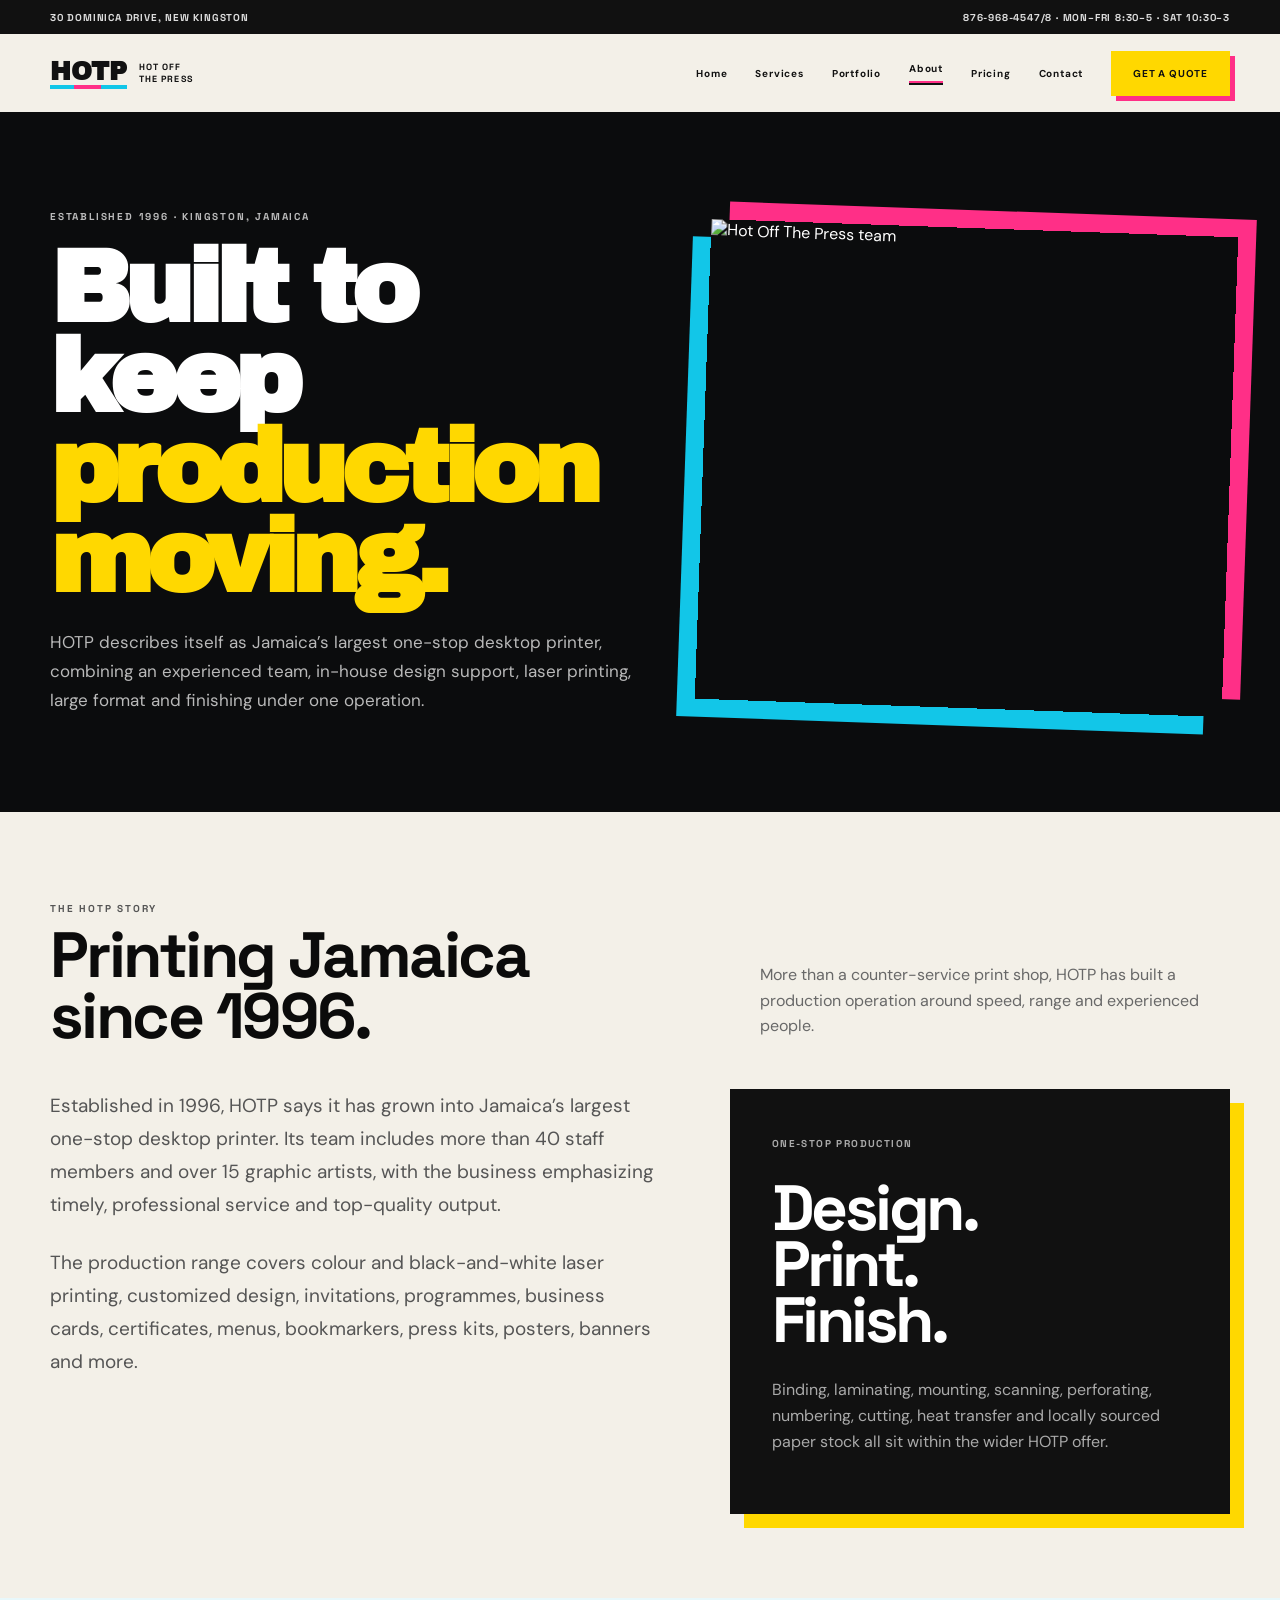
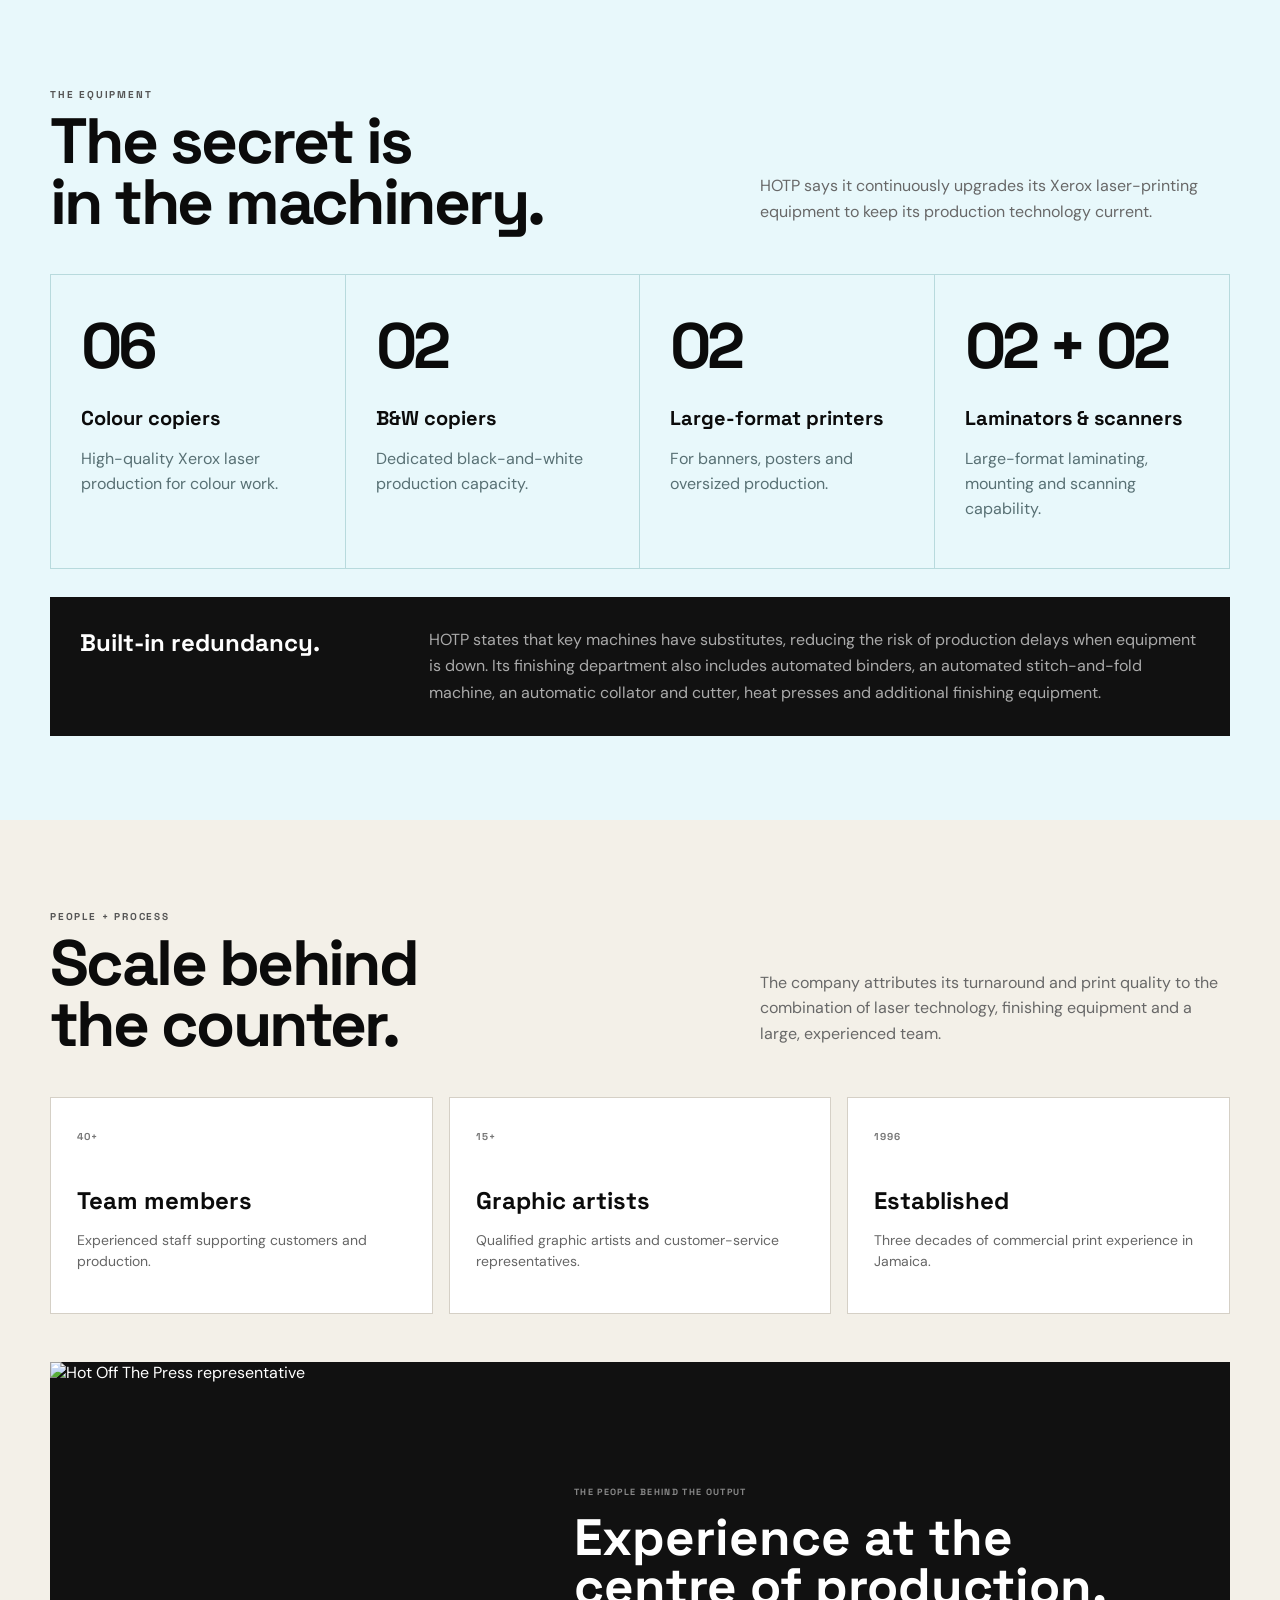
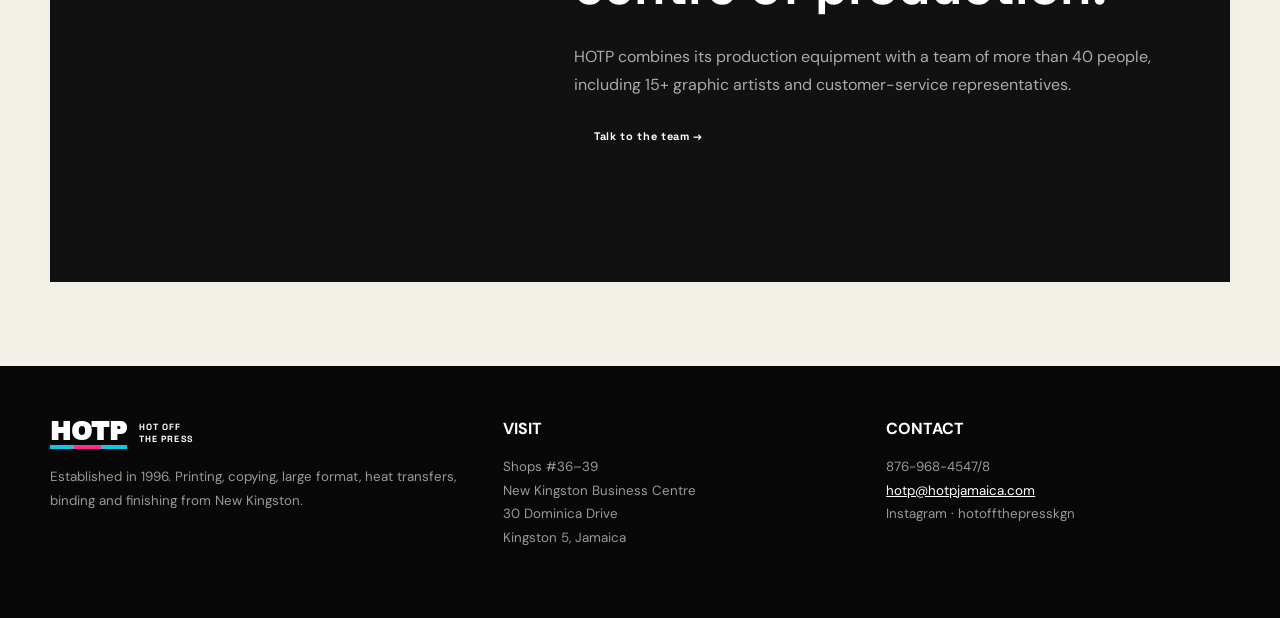
==== commit 675f7e93: "Normalize navigation and reset About hero" ====
--- a/about.html
+++ b/about.html
@@ -1,5 +1,5 @@
-<!doctype html><html lang="en"><head><meta charset="utf-8"><meta name="viewport" content="width=device-width,initial-scale=1"><title>About | HotOffThePress</title><meta name="description" content="Hot Off The Press Jamaica — printing and production in New Kingston."><link rel="preconnect" href="https://fonts.googleapis.com"><link rel="preconnect" href="https://fonts.gstatic.com" crossorigin><link href="https://fonts.googleapis.com/css2?family=Archivo+Black&family=DM+Sans:wght@400;500;600;700&family=Space+Grotesk:wght@500;600;700;800&display=swap" rel="stylesheet"><link rel="stylesheet" href="site.css?rev=16"></head><body><div class="utility"><span>30 DOMINICA DRIVE, NEW KINGSTON</span><span>876-968-4547/8 · MON–FRI 8:30–5 · SAT 10:30–3</span></div><nav class="nav shell"><a class="brand" href="index.html"><strong>HOTP</strong><span>HOT OFF<br>THE PRESS</span></a><button class="site-menu-toggle" type="button" aria-label="Toggle navigation" aria-expanded="false"><span></span><span></span></button><div class="links"><a href="index.html">Home</a><a href="services.html">Services</a><a href="portfolio.html">Portfolio</a><a href="about.html" aria-current="page">About</a><a href="pricing.html">Pricing</a><a href="index.html#order">How to Order</a><a href="contact.html">Contact</a><a class="cta" href="pricing.html#calculator">GET A QUOTE</a></div></nav><main>
-<section class="page-hero about-hero"><div class="shell page-hero-grid"><div><span class="eyebrow">ESTABLISHED 1996 · KINGSTON, JAMAICA</span><h1>Built to keep<br><em>production moving.</em></h1><p>HOTP describes itself as Jamaica’s largest one-stop desktop printer, combining an experienced team, in-house design support, laser printing, large format and finishing under one operation.</p></div><div class="hero-image about-founder-image"><img src="https://hotpjamaica.com/wp-content/uploads/2022/08/Group-67.png" alt="Hot Off The Press representative from the original About page"></div></div></section>
+<!doctype html><html lang="en"><head><meta charset="utf-8"><meta name="viewport" content="width=device-width,initial-scale=1"><title>About | HotOffThePress</title><meta name="description" content="Hot Off The Press Jamaica — printing and production in New Kingston."><link rel="preconnect" href="https://fonts.googleapis.com"><link rel="preconnect" href="https://fonts.gstatic.com" crossorigin><link href="https://fonts.googleapis.com/css2?family=Archivo+Black&family=DM+Sans:wght@400;500;600;700&family=Space+Grotesk:wght@500;600;700;800&display=swap" rel="stylesheet"><link rel="stylesheet" href="site.css?rev=17"></head><body><div class="utility"><span>30 DOMINICA DRIVE, NEW KINGSTON</span><span>876-968-4547/8 · MON–FRI 8:30–5 · SAT 10:30–3</span></div><nav class="nav shell"><a class="brand" href="index.html"><strong>HOTP</strong><span>HOT OFF<br>THE PRESS</span></a><button class="site-menu-toggle" type="button" aria-label="Toggle navigation" aria-expanded="false"><span></span><span></span></button><div class="links"><a href="index.html">Home</a><a href="services.html">Services</a><a href="portfolio.html">Portfolio</a><a href="about.html" aria-current="page">About</a><a href="pricing.html">Pricing</a><a href="contact.html">Contact</a><a class="cta" href="pricing.html#calculator">GET A QUOTE</a></div></nav><main>
+<section class="page-hero about-hero"><div class="shell page-hero-grid"><div><span class="eyebrow">ESTABLISHED 1996 · KINGSTON, JAMAICA</span><h1>Built to keep<br><em>production moving.</em></h1><p>HOTP describes itself as Jamaica’s largest one-stop desktop printer, combining an experienced team, in-house design support, laser printing, large format and finishing under one operation.</p></div><div class="hero-image"><img src="https://hotpjamaica.com/wp-content/uploads/2022/08/15.png" alt="Hot Off The Press team"></div></div></section>
 <section class="section about-story"><div class="shell"><div class="section-head"><div><span class="eyebrow" style="color:#555">THE HOTP STORY</span><h2>Printing Jamaica<br>since 1996.</h2></div><p>More than a counter-service print shop, HOTP has built a production operation around speed, range and experienced people.</p></div><div class="story-split"><div class="story-copy"><p>Established in 1996, HOTP says it has grown into Jamaica’s largest one-stop desktop printer. Its team includes more than 40 staff members and over 15 graphic artists, with the business emphasizing timely, professional service and top-quality output.</p><p>The production range covers colour and black-and-white laser printing, customized design, invitations, programmes, business cards, certificates, menus, bookmarkers, press kits, posters, banners and more.</p></div><div class="story-callout"><span>ONE-STOP PRODUCTION</span><strong>Design.<br>Print.<br>Finish.</strong><p>Binding, laminating, mounting, scanning, perforating, numbering, cutting, heat transfer and locally sourced paper stock all sit within the wider HOTP offer.</p></div></div></div></section>
 <section class="section equipment-section"><div class="shell"><div class="section-head"><div><span class="eyebrow" style="color:#555">THE EQUIPMENT</span><h2>The secret is<br>in the machinery.</h2></div><p>HOTP says it continuously upgrades its Xerox laser-printing equipment to keep its production technology current.</p></div><div class="equipment-grid"><article class="equipment-card"><b>06</b><h3>Colour copiers</h3><p>High-quality Xerox laser production for colour work.</p></article><article class="equipment-card"><b>02</b><h3>B&amp;W copiers</h3><p>Dedicated black-and-white production capacity.</p></article><article class="equipment-card"><b>02</b><h3>Large-format printers</h3><p>For banners, posters and oversized production.</p></article><article class="equipment-card"><b>02 + 02</b><h3>Laminators &amp; scanners</h3><p>Large-format laminating, mounting and scanning capability.</p></article></div><div class="equipment-note"><strong>Built-in redundancy.</strong><p>HOTP states that key machines have substitutes, reducing the risk of production delays when equipment is down. Its finishing department also includes automated binders, an automated stitch-and-fold machine, an automatic collator and cutter, heat presses and additional finishing equipment.</p></div></div></section>
 <section class="section about-people"><div class="shell"><div class="section-head"><div><span class="eyebrow" style="color:#555">PEOPLE + PROCESS</span><h2>Scale behind<br>the counter.</h2></div><p>The company attributes its turnaround and print quality to the combination of laser technology, finishing equipment and a large, experienced team.</p></div><div class="grid"><article class="card"><b>40+</b><h3>Team members</h3><p>Experienced staff supporting customers and production.</p></article><article class="card"><b>15+</b><h3>Graphic artists</h3><p>Qualified graphic artists and customer-service representatives.</p></article><article class="card"><b>1996</b><h3>Established</h3><p>Three decades of commercial print experience in Jamaica.</p></article></div><div class="about-anchor"><div class="about-anchor-image"><img src="https://hotpjamaica.com/wp-content/uploads/2022/08/Group-67.png" alt="Hot Off The Press representative"></div><div class="about-anchor-copy"><span>THE PEOPLE BEHIND THE OUTPUT</span><strong>Experience at the centre of production.</strong><p>HOTP combines its production equipment with a team of more than 40 people, including 15+ graphic artists and customer-service representatives.</p><a class="button black" href="contact.html">Talk to the team →</a></div></div></div></section>
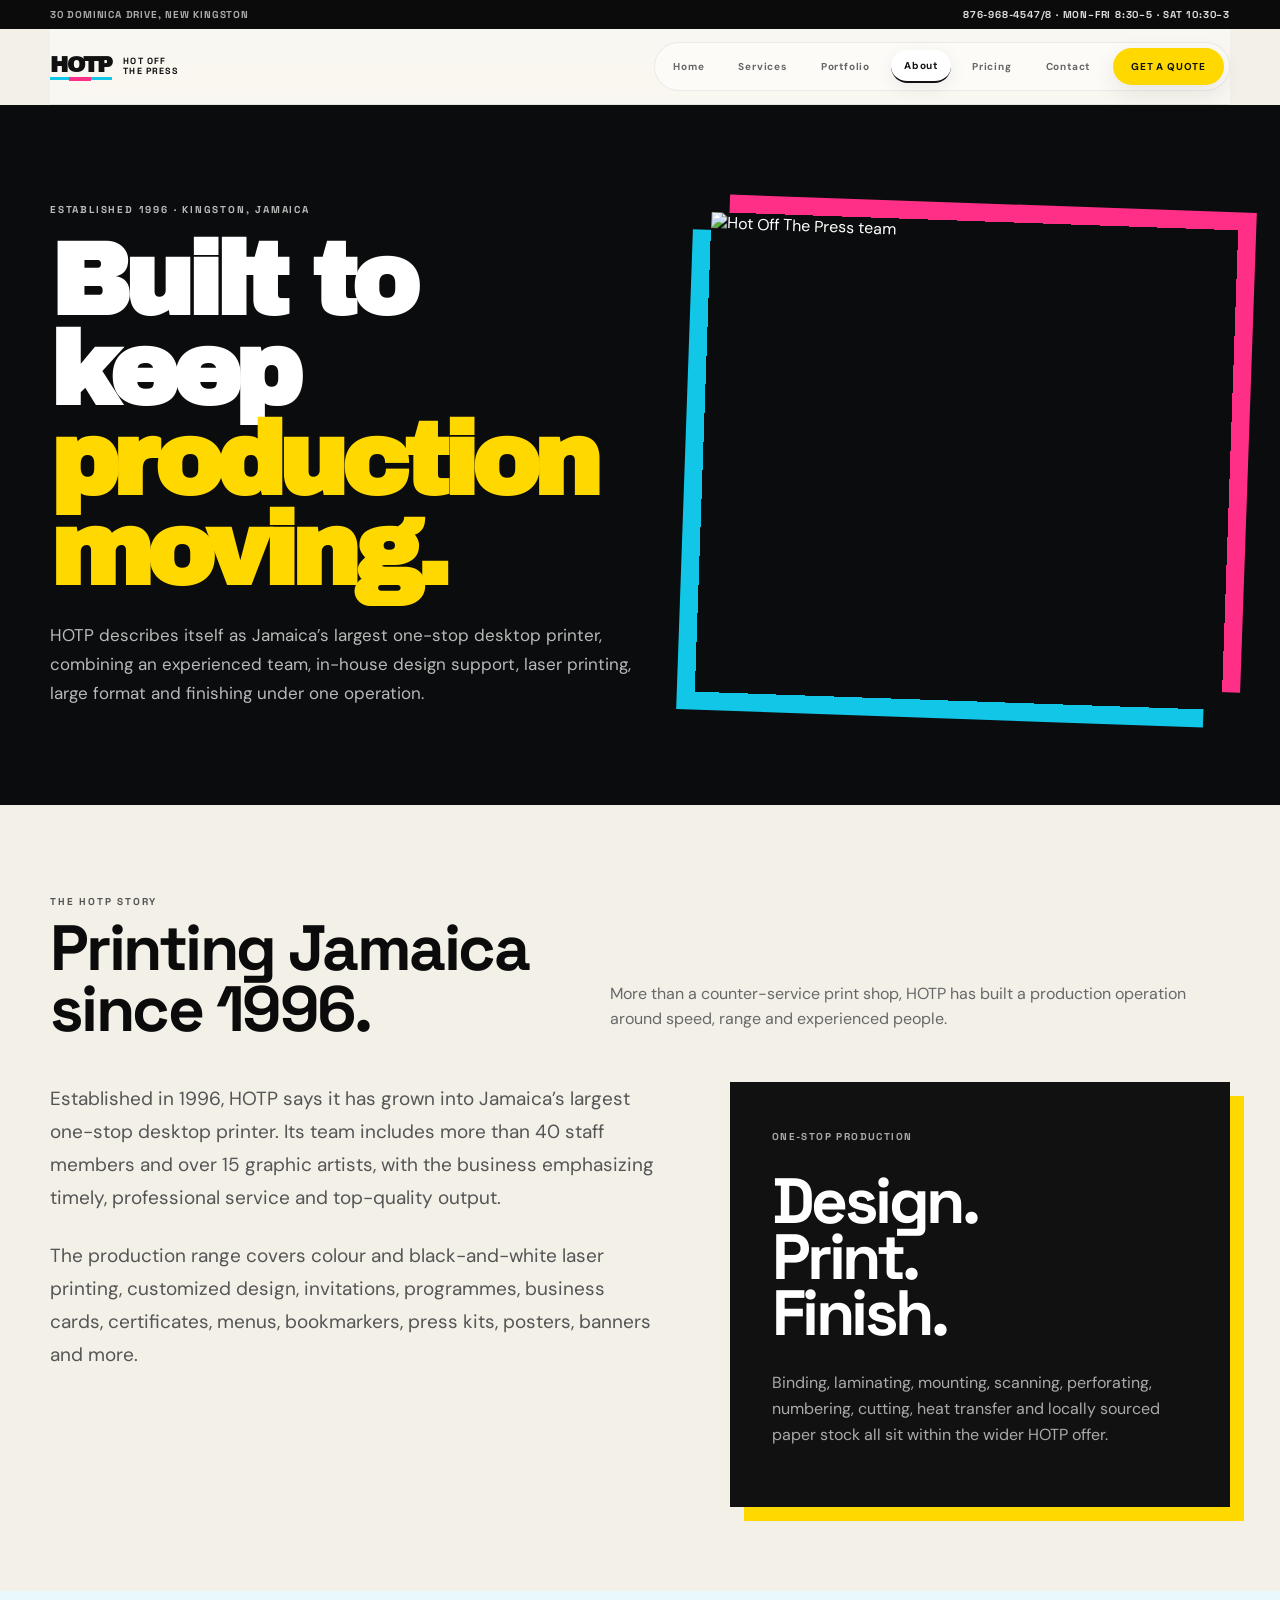
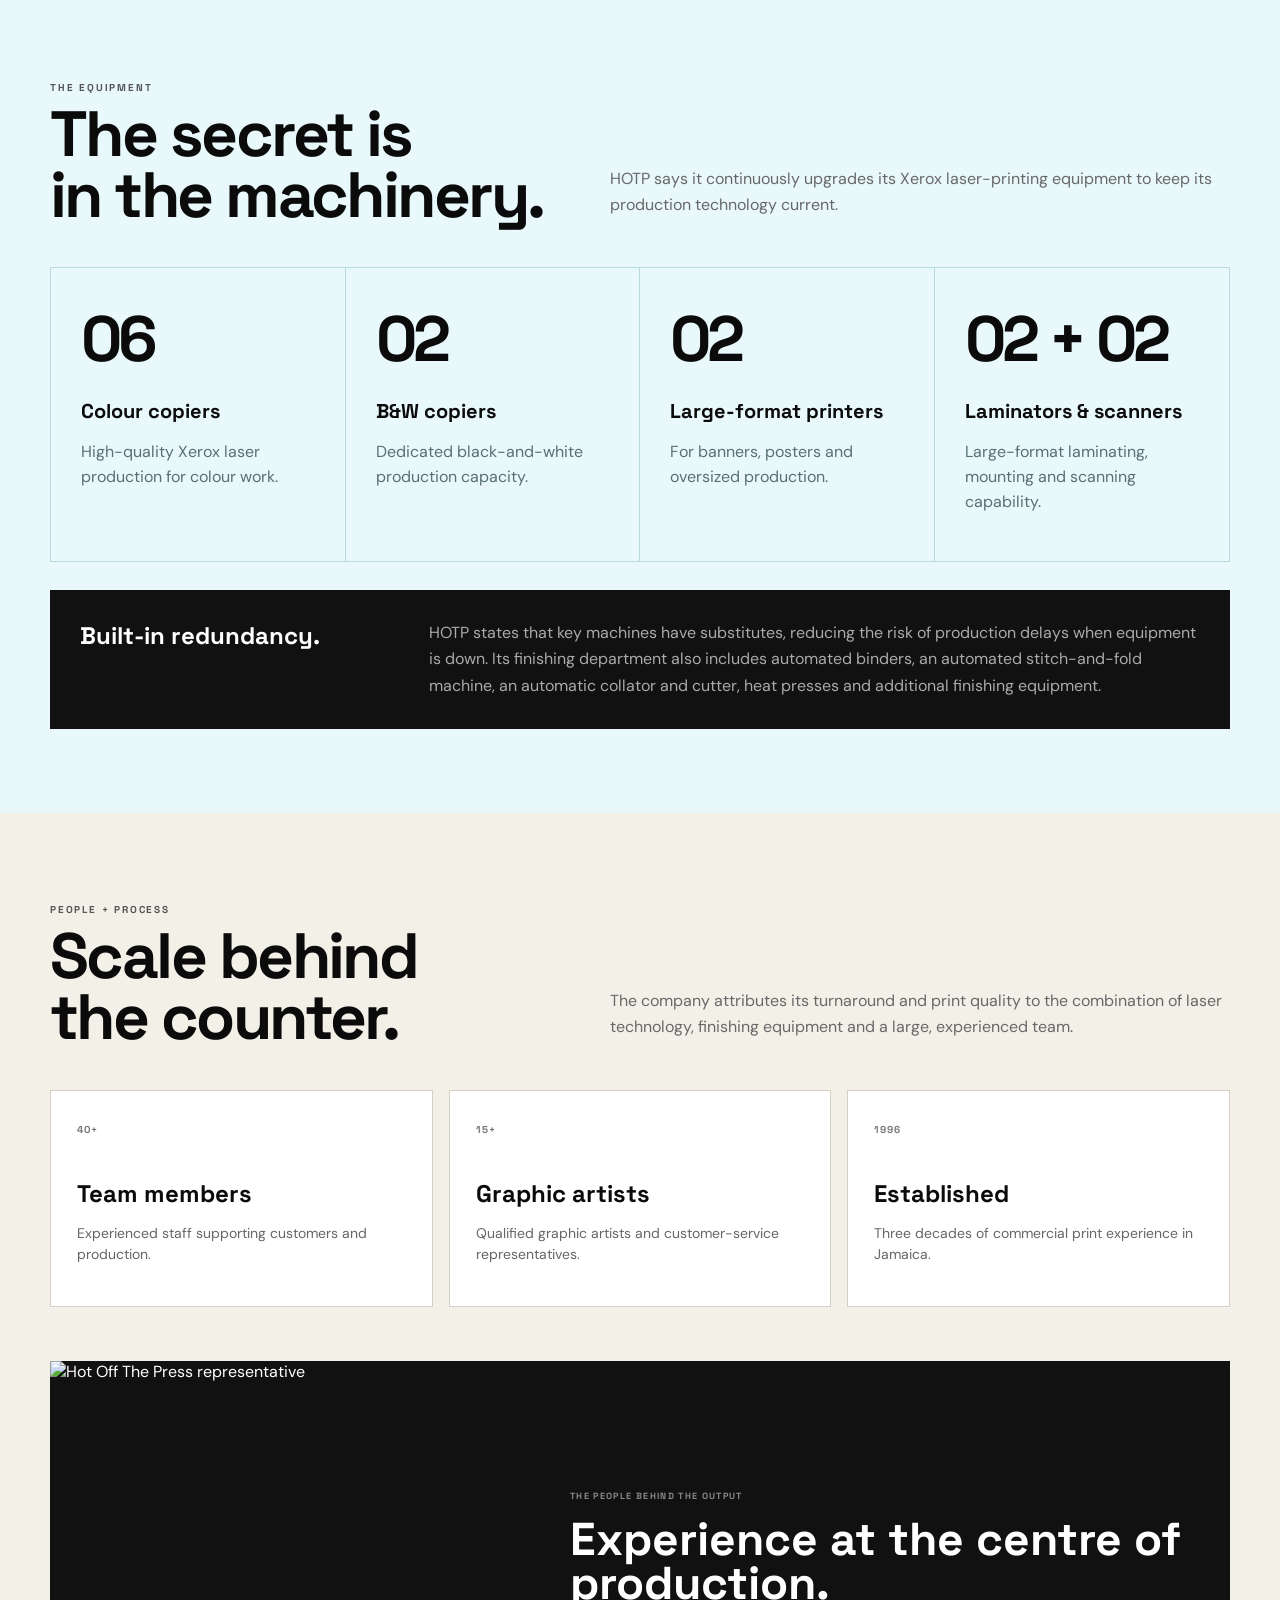
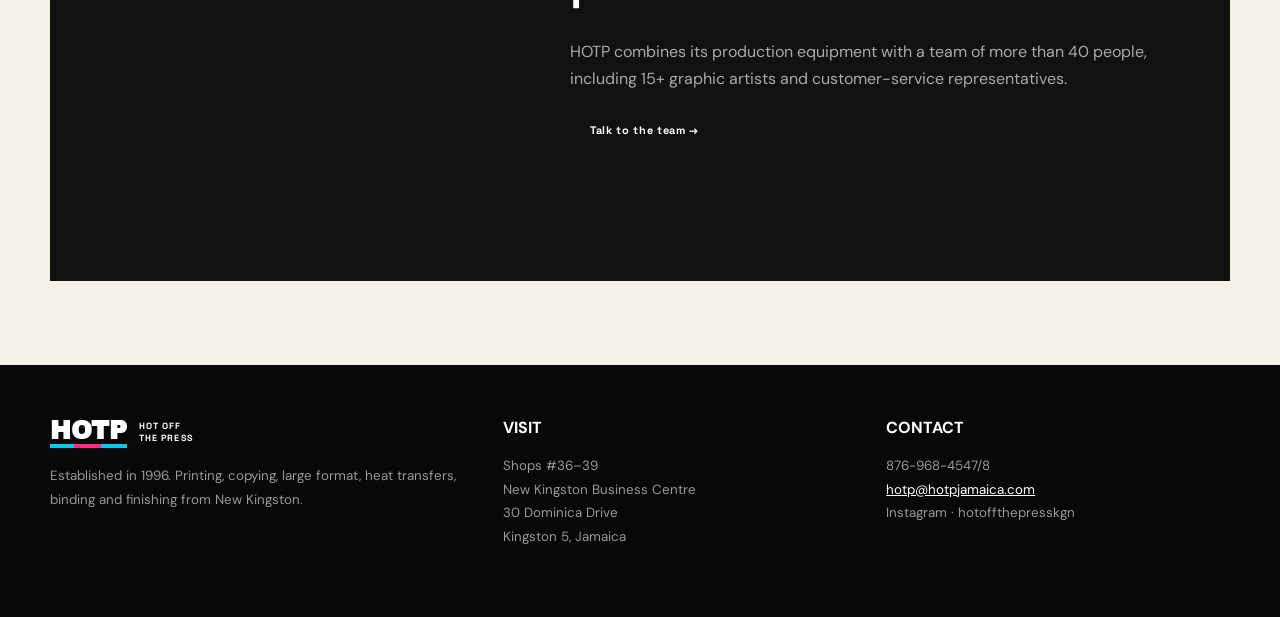
==== commit 8277671b: "Bump final polish stylesheet revision" ====
--- a/about.html
+++ b/about.html
@@ -1,4 +1,4 @@
-<!doctype html><html lang="en"><head><meta charset="utf-8"><meta name="viewport" content="width=device-width,initial-scale=1"><title>About | HotOffThePress</title><meta name="description" content="Hot Off The Press Jamaica — printing and production in New Kingston."><link rel="preconnect" href="https://fonts.googleapis.com"><link rel="preconnect" href="https://fonts.gstatic.com" crossorigin><link href="https://fonts.googleapis.com/css2?family=Archivo+Black&family=DM+Sans:wght@400;500;600;700&family=Space+Grotesk:wght@500;600;700;800&display=swap" rel="stylesheet"><link rel="stylesheet" href="site.css?rev=17"></head><body><div class="utility"><span>30 DOMINICA DRIVE, NEW KINGSTON</span><span>876-968-4547/8 · MON–FRI 8:30–5 · SAT 10:30–3</span></div><nav class="nav shell"><a class="brand" href="index.html"><strong>HOTP</strong><span>HOT OFF<br>THE PRESS</span></a><button class="site-menu-toggle" type="button" aria-label="Toggle navigation" aria-expanded="false"><span></span><span></span></button><div class="links"><a href="index.html">Home</a><a href="services.html">Services</a><a href="portfolio.html">Portfolio</a><a href="about.html" aria-current="page">About</a><a href="pricing.html">Pricing</a><a href="contact.html">Contact</a><a class="cta" href="pricing.html#calculator">GET A QUOTE</a></div></nav><main>
+<!doctype html><html lang="en"><head><meta charset="utf-8"><meta name="viewport" content="width=device-width,initial-scale=1"><title>About | HotOffThePress</title><meta name="description" content="Hot Off The Press Jamaica — printing and production in New Kingston."><link rel="preconnect" href="https://fonts.googleapis.com"><link rel="preconnect" href="https://fonts.gstatic.com" crossorigin><link href="https://fonts.googleapis.com/css2?family=Archivo+Black&family=DM+Sans:wght@400;500;600;700&family=Space+Grotesk:wght@500;600;700;800&display=swap" rel="stylesheet"><link rel="stylesheet" href="site.css?rev=21"></head><body><div class="utility"><span>30 DOMINICA DRIVE, NEW KINGSTON</span><span>876-968-4547/8 · MON–FRI 8:30–5 · SAT 10:30–3</span></div><nav class="nav shell"><a class="brand" href="index.html"><strong>HOTP</strong><span>HOT OFF<br>THE PRESS</span></a><button class="site-menu-toggle" type="button" aria-label="Toggle navigation" aria-expanded="false"><span></span><span></span></button><div class="links"><a href="index.html">Home</a><a href="services.html">Services</a><a href="portfolio.html">Portfolio</a><a href="about.html" aria-current="page">About</a><a href="pricing.html">Pricing</a><a href="contact.html">Contact</a><a class="cta" href="pricing.html#calculator">GET A QUOTE</a></div></nav><main>
 <section class="page-hero about-hero"><div class="shell page-hero-grid"><div><span class="eyebrow">ESTABLISHED 1996 · KINGSTON, JAMAICA</span><h1>Built to keep<br><em>production moving.</em></h1><p>HOTP describes itself as Jamaica’s largest one-stop desktop printer, combining an experienced team, in-house design support, laser printing, large format and finishing under one operation.</p></div><div class="hero-image"><img src="https://hotpjamaica.com/wp-content/uploads/2022/08/15.png" alt="Hot Off The Press team"></div></div></section>
 <section class="section about-story"><div class="shell"><div class="section-head"><div><span class="eyebrow" style="color:#555">THE HOTP STORY</span><h2>Printing Jamaica<br>since 1996.</h2></div><p>More than a counter-service print shop, HOTP has built a production operation around speed, range and experienced people.</p></div><div class="story-split"><div class="story-copy"><p>Established in 1996, HOTP says it has grown into Jamaica’s largest one-stop desktop printer. Its team includes more than 40 staff members and over 15 graphic artists, with the business emphasizing timely, professional service and top-quality output.</p><p>The production range covers colour and black-and-white laser printing, customized design, invitations, programmes, business cards, certificates, menus, bookmarkers, press kits, posters, banners and more.</p></div><div class="story-callout"><span>ONE-STOP PRODUCTION</span><strong>Design.<br>Print.<br>Finish.</strong><p>Binding, laminating, mounting, scanning, perforating, numbering, cutting, heat transfer and locally sourced paper stock all sit within the wider HOTP offer.</p></div></div></div></section>
 <section class="section equipment-section"><div class="shell"><div class="section-head"><div><span class="eyebrow" style="color:#555">THE EQUIPMENT</span><h2>The secret is<br>in the machinery.</h2></div><p>HOTP says it continuously upgrades its Xerox laser-printing equipment to keep its production technology current.</p></div><div class="equipment-grid"><article class="equipment-card"><b>06</b><h3>Colour copiers</h3><p>High-quality Xerox laser production for colour work.</p></article><article class="equipment-card"><b>02</b><h3>B&amp;W copiers</h3><p>Dedicated black-and-white production capacity.</p></article><article class="equipment-card"><b>02</b><h3>Large-format printers</h3><p>For banners, posters and oversized production.</p></article><article class="equipment-card"><b>02 + 02</b><h3>Laminators &amp; scanners</h3><p>Large-format laminating, mounting and scanning capability.</p></article></div><div class="equipment-note"><strong>Built-in redundancy.</strong><p>HOTP states that key machines have substitutes, reducing the risk of production delays when equipment is down. Its finishing department also includes automated binders, an automated stitch-and-fold machine, an automatic collator and cutter, heat presses and additional finishing equipment.</p></div></div></section>
--- a/site.css
+++ b/site.css
@@ -70,3 +70,51 @@
 .contact-simple-card{align-self:center;background:#f3f0e8;color:#111;padding:38px;border-radius:16px;display:grid;gap:18px}.contact-simple-card>span{font:700 9px "Space Grotesk";letter-spacing:.15em;color:#777}.contact-simple-card>a{font:700 clamp(18px,2vw,28px) "Space Grotesk";border-bottom:1px solid #ccc;padding-bottom:14px}.contact-simple-card small{line-height:1.6;color:#666}.contact-simple-grid{display:grid;grid-template-columns:1fr 1fr;gap:18px}.contact-simple-grid article{padding:48px;background:#f3f0e8}.contact-simple-grid article:nth-child(2){background:#111;color:#fff}.contact-simple-grid span{font:700 9px "Space Grotesk";letter-spacing:.14em;color:#777}.contact-simple-grid h2{font:700 clamp(38px,4vw,58px)/.95 "Space Grotesk";margin:50px 0 20px}.contact-simple-grid p{line-height:1.7;margin-bottom:30px}
 .calculator-section{background:#111;color:#fff}.calculator-section .section-head p{color:#aaa}.price-calculator{display:grid;grid-template-columns:1.1fr .9fr;background:#181818;border:1px solid #333}.calculator-controls{padding:40px;display:grid;grid-template-columns:1fr 1fr;gap:18px}.calculator-controls>label{grid-column:1/-1}.calculator-controls label{display:grid;gap:8px;font:700 9px "Space Grotesk";letter-spacing:.12em;color:#999;text-transform:uppercase}.calculator-controls select,.calculator-controls input{width:100%;background:#0d0d0d;color:#fff;border:1px solid #444;padding:15px;font:600 14px "Space Grotesk"}.calculator-controls #calc-fields{grid-column:1/-1;display:grid;grid-template-columns:repeat(2,1fr);gap:18px}.calculator-result{background:var(--yellow);color:#111;padding:44px;display:flex;flex-direction:column;justify-content:center}.calculator-result small{font:700 9px "Space Grotesk";letter-spacing:.14em}.calculator-result>strong{font:800 clamp(48px,6vw,86px)/1 "Space Grotesk";letter-spacing:-.06em;margin:15px 0}.calculator-result p{line-height:1.6}
 @media(max-width:900px){.site-menu-toggle{display:block;margin-left:auto;border:0;background:none;width:42px}.site-menu-toggle span{display:block;height:2px;background:#111;margin:7px}.nav .links{display:none;position:absolute;z-index:50;top:100%;left:0;right:0;background:#fff;padding:20px;box-shadow:0 20px 40px rgba(0,0,0,.12);flex-direction:column;align-items:stretch}.nav.menu-open .links{display:flex}.service-tool-head,.about-anchor,.contact-simple-grid,.price-calculator{grid-template-columns:1fr}.calculator-controls #calc-fields{grid-template-columns:1fr}}
+
+/* Navigation + minimal corporate refinement rev 17 */
+.nav{height:78px;min-height:78px;display:flex;align-items:center;gap:28px}.nav .brand{flex:none}.nav .links{margin-left:auto;gap:24px}.nav .links>a:not(.cta){position:relative;padding:29px 0 25px;color:#5d5d5d;transition:color .2s ease}.nav .links>a:not(.cta):hover,.nav .links>a[aria-current=page]{color:#0b0b0b}.nav .links>a[aria-current=page]:after{position:absolute;left:0;right:0;bottom:18px;margin:0;height:1px;background:#0b0b0b}.nav .cta{margin-left:8px;border-radius:0;padding:13px 18px}
+.service-tools{border-radius:0;padding:0;background:transparent;color:#111;border-top:1px solid #d5d0c6}.service-tool-head{padding:44px 0 34px;grid-template-columns:1.15fr .85fr;border-bottom:1px solid #d5d0c6}.service-tool-head h3{font-size:clamp(32px,3.6vw,52px);letter-spacing:-.045em}.service-tool-head p{color:#666;max-width:560px}.service-selector{margin:0;padding:18px 0;border-bottom:1px solid #d5d0c6;gap:6px}.service-choice{border:0;border-radius:0;background:transparent;color:#777;padding:12px 16px}.service-choice.active{background:#111;color:#fff}.service-tool-result{border-radius:0;background:#fff;padding:38px 0;border-bottom:1px solid #d5d0c6}.service-tool-result>strong{font-size:clamp(28px,3vw,42px);letter-spacing:-.035em}.service-tool-result p{max-width:720px}
+.contact-simple-card{border-radius:0;background:transparent;border:1px solid #d5d0c6;padding:34px}.contact-simple-grid{gap:0;border:1px solid #d5d0c6}.contact-simple-grid article{background:transparent;padding:44px}.contact-simple-grid article+article{border-left:1px solid #d5d0c6}.contact-simple-grid article:nth-child(2){background:#111}.contact-simple-grid h2{margin:38px 0 18px}
+.price-calculator{border:1px solid #303030;background:#111}.calculator-controls{padding:38px}.calculator-result{padding:40px}.calculator-controls select,.calculator-controls input{border-radius:0;background:#111;border-color:#3b3b3b}.calculator-result .button{align-self:flex-start}
+.about-anchor{margin-top:54px;background:#111}.about-anchor-copy{padding:48px}.about-anchor-copy strong{font-size:clamp(34px,3.6vw,52px)}
+@media(max-width:900px){.nav{height:68px;min-height:68px}.nav .links{gap:0}.nav .links>a:not(.cta){padding:14px 0}.nav .links>a[aria-current=page]:after{bottom:8px}.contact-simple-grid article+article{border-left:0;border-top:1px solid #d5d0c6}.service-tool-head{grid-template-columns:1fr}}
+
+/* Final multipage presentation polish rev 21 */
+::selection{background:var(--yellow);color:#0a0a0a}
+.utility{height:29px;background:#0b0b0b;color:#aaa;border:0}
+.utility span:last-child{color:#ddd}
+.nav{position:sticky;top:0;z-index:80;height:76px!important;min-height:76px!important;padding-top:0;padding-bottom:0;background:rgba(250,248,242,.92);backdrop-filter:blur(18px) saturate(1.25);-webkit-backdrop-filter:blur(18px) saturate(1.25);border-bottom:1px solid rgba(17,17,17,.075)}
+.nav .brand{gap:11px}
+.nav .brand strong{font-size:22px;letter-spacing:-.055em;border-bottom-width:3px}
+.nav .brand span{font-size:9px;line-height:1.05;letter-spacing:.13em}
+.nav .links{gap:8px!important;padding:5px;border:1px solid rgba(17,17,17,.07);border-radius:999px;background:rgba(255,255,255,.48)}
+.nav .links>a:not(.cta){padding:9px 13px!important;border-radius:999px;color:#656565!important;transition:background .22s ease,color .22s ease,transform .22s ease}
+.nav .links>a:not(.cta):after{display:none!important}
+.nav .links>a:not(.cta):hover{color:#111!important;background:#fff;transform:translateY(-1px)}
+.nav .links>a[aria-current=page]{color:#111!important;background:#fff;box-shadow:0 5px 18px rgba(0,0,0,.07)}
+.nav .cta{margin-left:2px!important;border-radius:999px!important;padding:12px 18px!important;box-shadow:0 8px 24px rgba(0,0,0,.09);transition:transform .22s ease,box-shadow .22s ease}
+.nav .cta:hover{transform:translateY(-2px);box-shadow:0 12px 30px rgba(0,0,0,.14)}
+a:focus-visible,button:focus-visible,input:focus-visible,select:focus-visible,textarea:focus-visible{outline:2px solid var(--cyan);outline-offset:3px}
+.button,.gallery-nav,.carousel-arrow,.portfolio-tab{transition:transform .22s ease,box-shadow .22s ease,background .22s ease,color .22s ease}
+.button:hover{transform:translateY(-2px)}
+/* Gallery crop pass: fill frames instead of exposing white source margins. */
+.portfolio-slide img{transform:scale(1.13);object-position:center}
+.portfolio-slide:hover img,.portfolio-slide.is-active:hover img{transform:scale(1.18)}
+.portfolio-hero-collage .hero-shot img{transform:scale(1.08)}
+.photo img{transform:scale(1.08)}
+.photo:hover img{transform:scale(1.13)}
+.service-gallery-card img,.about-gallery-card img{transform:scale(1.09)}
+.service-gallery-card:hover img,.about-gallery-card:hover img{transform:scale(1.14)}
+.portfolio-slide,.photo,.hero-shot{isolation:isolate}
+.portfolio-slide:before,.photo:after,.hero-shot:after{content:"";position:absolute;inset:0;z-index:2;pointer-events:none;box-shadow:inset 0 0 0 1px rgba(255,255,255,.04)}
+.portfolio-slide{box-shadow:0 18px 55px rgba(0,0,0,.12)}
+.portfolio-slide.is-active{box-shadow:0 30px 85px rgba(0,0,0,.2)}
+.page-hero p,.section-head p{max-width:620px}
+.card,.contact-card,.price-panel,.service-tool-result{transition:transform .28s ease,box-shadow .28s ease}
+.card:hover{transform:translateY(-3px);box-shadow:0 16px 38px rgba(0,0,0,.07)}
+@media(max-width:900px){
+ .nav{height:70px!important;min-height:70px!important}
+ .nav .links{border-radius:0;padding:16px 22px!important;background:rgba(250,248,242,.98)}
+ .nav .links>a:not(.cta){padding:12px 10px!important}
+}
+@media(prefers-reduced-motion:reduce){.nav .links>a,.nav .cta,.button,.portfolio-slide img,.photo img,.service-gallery-card img,.about-gallery-card img,.card{transition:none!important}.portfolio-slide img,.photo img,.service-gallery-card img,.about-gallery-card img{transform:scale(1.08)!important}}
